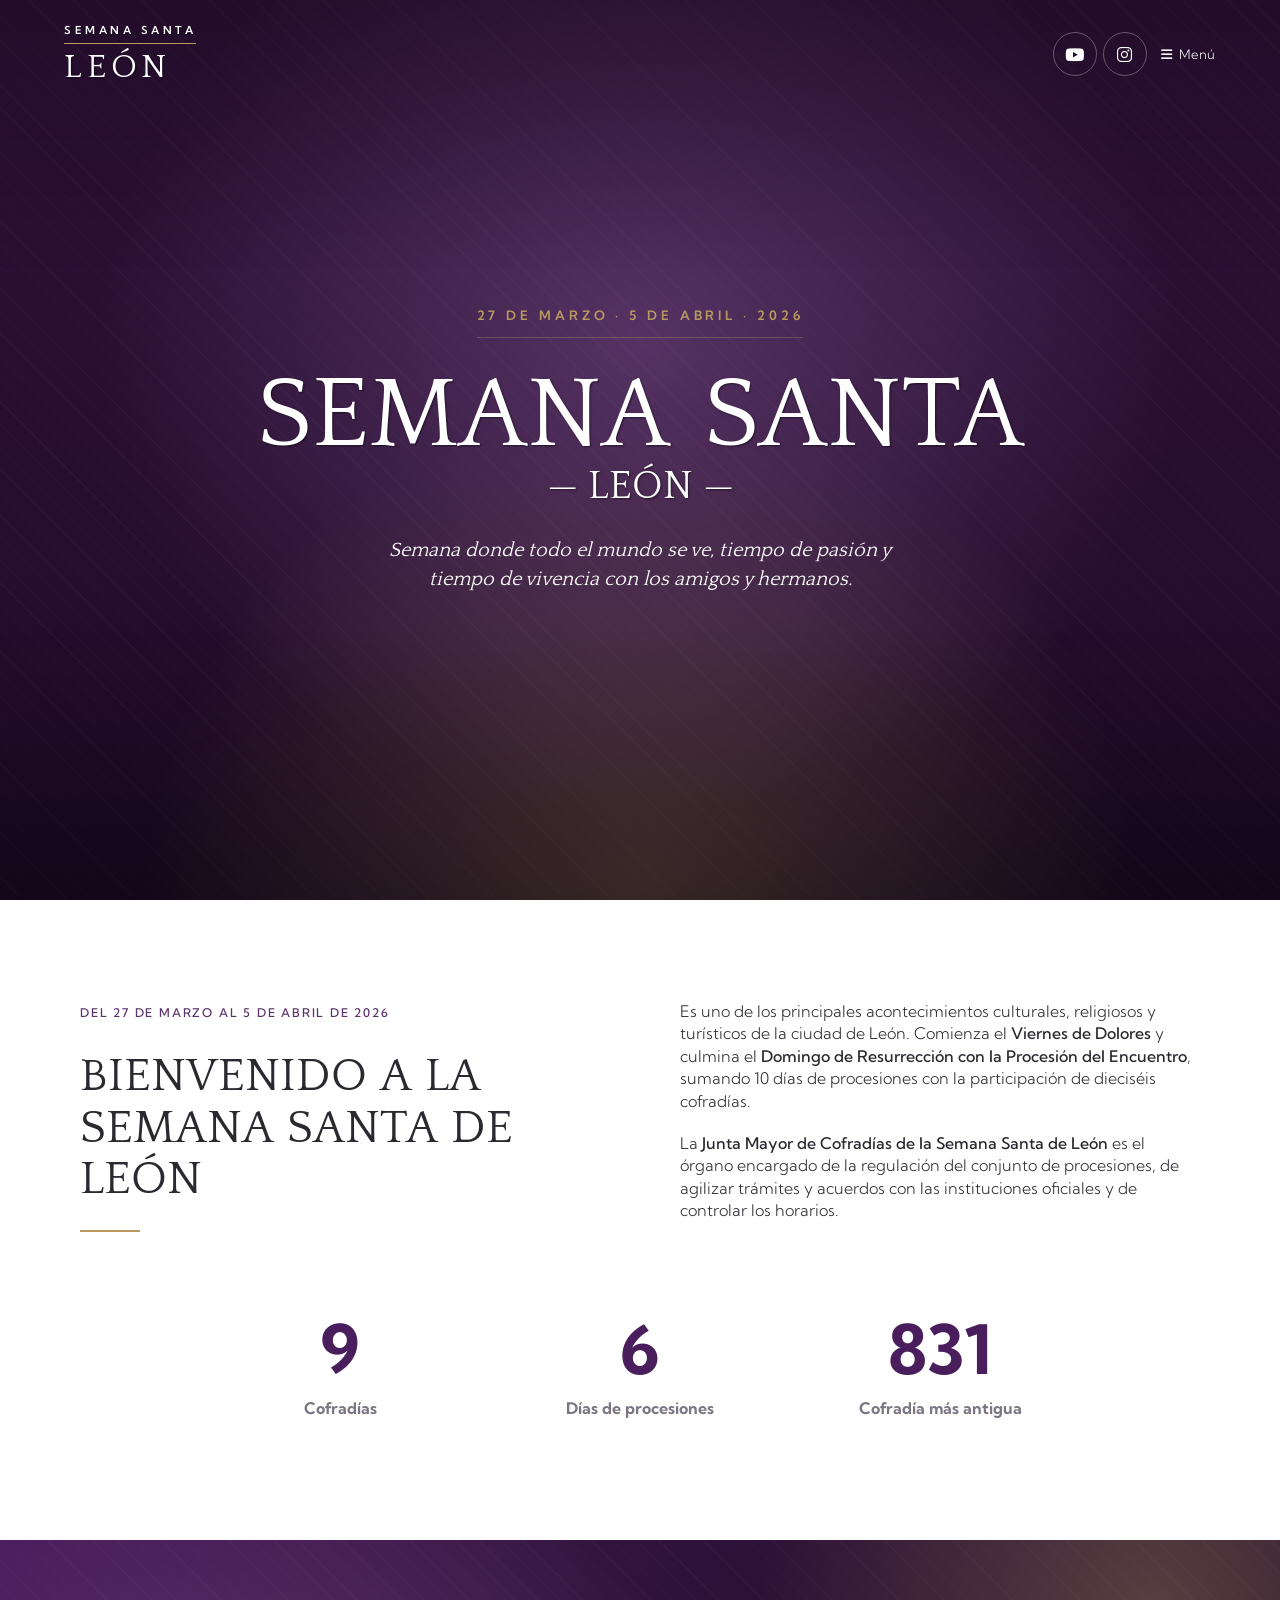
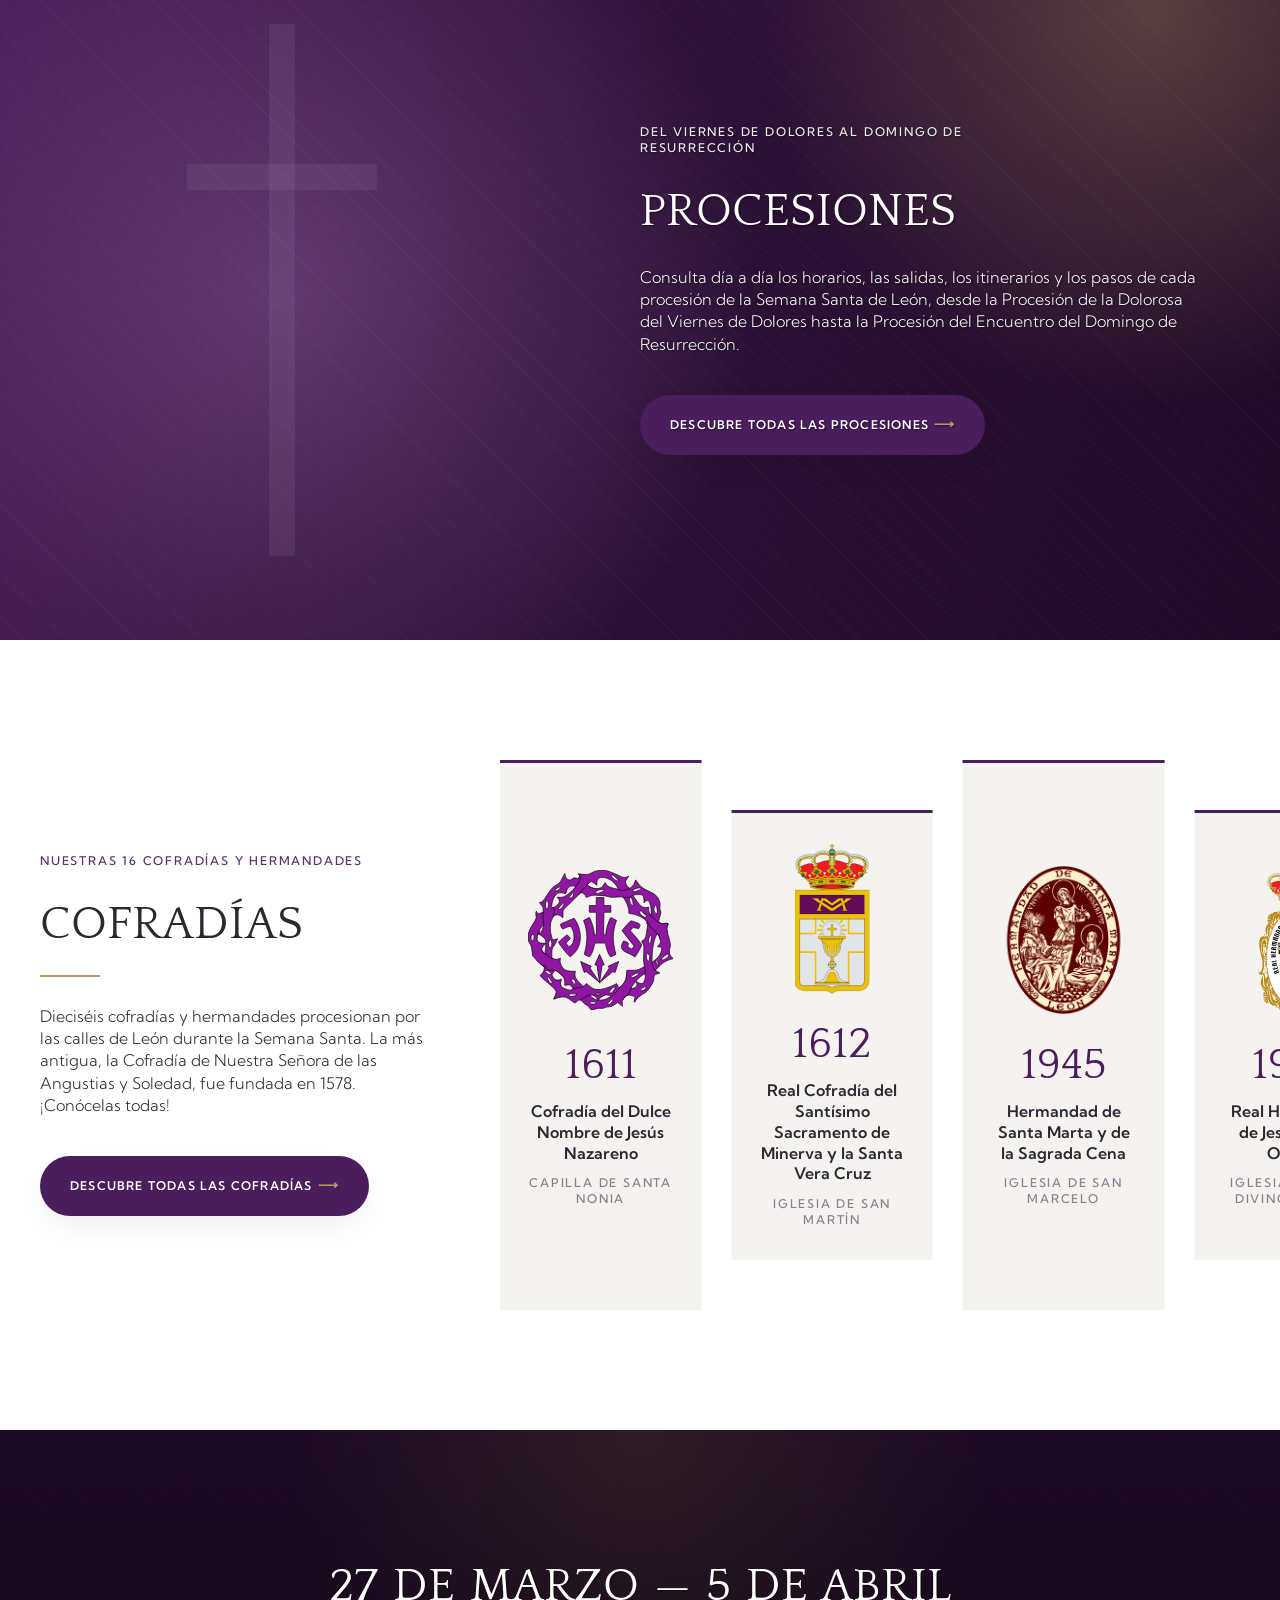
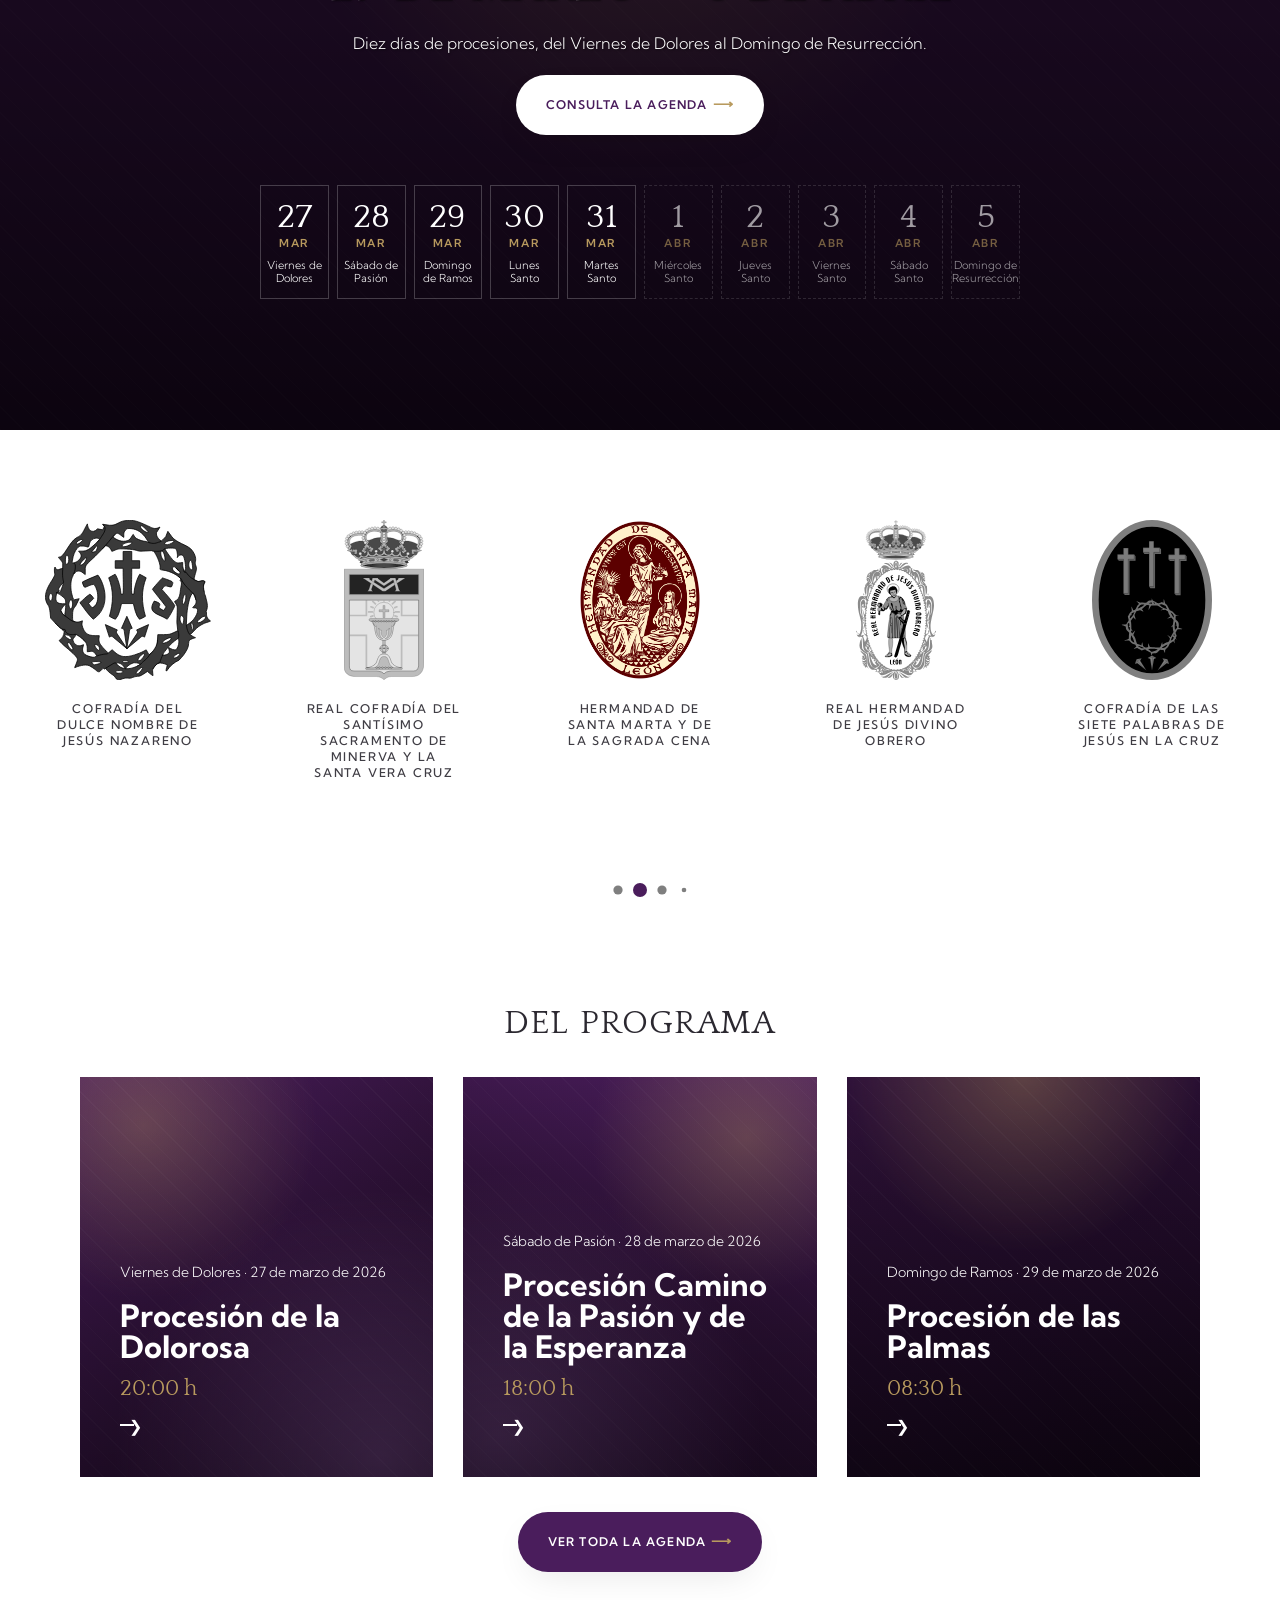
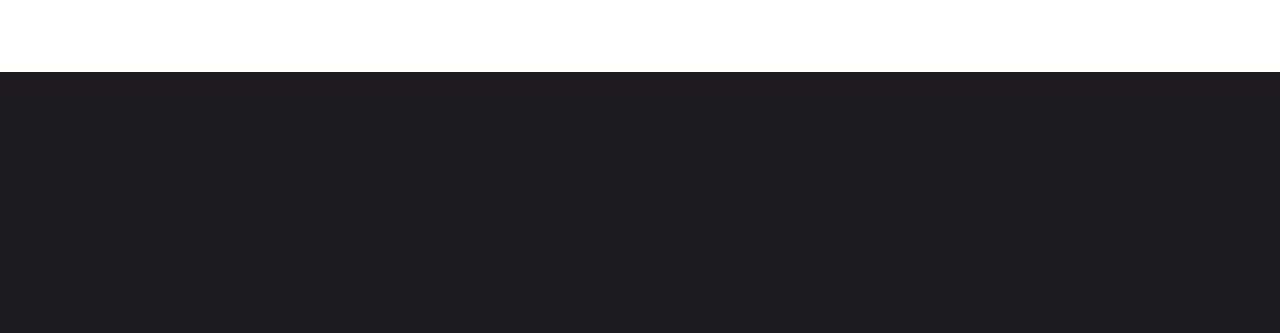
==== index.html @ ed929864 "Add files via upload" ====
<!DOCTYPE html>
<html lang="es">
<head>
	<meta charset="UTF-8">
	<meta name="viewport" content="width=device-width, initial-scale=1">
	<title>Semana Santa León</title>
	<meta name="description" content="Semana Santa de León, del 27 de marzo al 5 de abril de 2026. Dieciséis cofradías y diez días de procesiones, del Viernes de Dolores al Domingo de Resurrección.">
	<meta name="theme-color" content="#4a1d5c">

	<link rel="preconnect" href="https://fonts.googleapis.com">
	<link rel="preconnect" href="https://fonts.gstatic.com" crossorigin>
	<link href="https://fonts.googleapis.com/css2?family=Kumbh+Sans:wght@100..900&family=Quattrocento:wght@400;700&display=swap" rel="stylesheet">
	<link rel="stylesheet" href="https://cdnjs.cloudflare.com/ajax/libs/font-awesome/6.7.2/css/all.min.css">
	<link rel="stylesheet" href="https://cdn.jsdelivr.net/npm/swiper@11/swiper-bundle.min.css">
	<link rel="stylesheet" href="styles.css">
</head>

<body class="home">
<div id="outer-wrap">

	<a class="skip-link screen-reader-text" href="#main">Ir al contenido</a>

	<div id="wrap">

		<!-- ============================ HEADER ============================ -->
		<div id="transparent-header-wrap">
			<header id="site-header" role="banner">
				<div id="site-header-inner" class="container">

					<div id="site-logo">
						<div id="site-logo-inner">
							<a href="index.html" class="custom-logo-link text-logo" rel="home" aria-current="page">
								<span class="text-logo-top">Semana Santa</span>
								<span class="text-logo-main">León</span>
							</a>
						</div>
					</div>

					<div id="site-navigation-wrap">
						<nav id="site-navigation" aria-label="Menú principal">
							<ul class="main-menu">
								<li class="current-menu-item"><a href="index.html"><span>Inicio</span></a></li>
								<li><a href="cofradias.html"><span>Cofradías</span></a></li>
								<li><a href="procesiones.html"><span>Procesiones</span></a></li>
								<li><a href="actividades.html"><span>Agenda</span></a></li>
							</ul>
						</nav>
					</div>

					<div class="header-actions">
						<ul class="header-social">
							<li><a class="social-link" href="#" data-social="youtube" aria-label="YouTube de Semana Santa León" target="_blank" rel="noopener noreferrer"><i class="fab fa-youtube" aria-hidden="true"></i></a></li>
							<li><a class="social-link" href="#" data-social="instagram" aria-label="Instagram de Semana Santa León" target="_blank" rel="noopener noreferrer"><i class="fab fa-instagram" aria-hidden="true"></i></a></li>
						</ul>

						<div class="oceanwp-mobile-menu-icon">
							<a href="#mobile-menu-toggle" class="mobile-menu" aria-label="Menú móvil" aria-expanded="false" aria-controls="mobile-dropdown">
								<i class="fa fa-bars" aria-hidden="true"></i>
								<span class="oceanwp-text">Menú</span>
								<span class="oceanwp-close-text">Cerrar</span>
							</a>
						</div>
					</div>

				</div>

				<!-- Dropdown móvil: se rellena desde main.js clonando el menú desktop -->
				<div id="mobile-dropdown">
					<nav aria-label="Menú móvil"></nav>
				</div>
			</header>
		</div>

		<!-- ============================ MAIN ============================ -->
		<main id="main" class="site-main" role="main">

			<!-- Hero -->
			<header class="video-page-header hero-leon">
				<div class="container video-page-header-inner">
					<p class="hero-dates">27 de marzo &middot; 5 de abril &middot; 2026</p>
					<h1 class="page-header-title">Semana Santa <span>León</span></h1>
					<div class="page-subheading">
						<p>Semana donde todo el mundo se ve, tiempo de pasión y tiempo de vivencia con los amigos y hermanos.</p>
					</div>
				</div>
			</header>

			<div id="content-wrap">
				<div id="content" class="site-content">

					<!-- Intro -->
					<section id="home-intro" class="home-intro">
						<div class="wrap home-intro-wrap">
							<div class="intro-left">
								<p class="pre">Del 27 de marzo al 5 de abril de 2026</p>
								<h2 class="intro-title wow fadeInUp">Bienvenido a la Semana Santa de León</h2>
							</div>
							<div class="intro-right">
								<p>Es uno de los principales acontecimientos culturales, religiosos y turísticos de la ciudad de León. Comienza el <strong>Viernes de Dolores</strong> y culmina el <strong>Domingo de Resurrección con la Procesión del Encuentro</strong>, sumando 10 días de procesiones con la participación de dieciséis cofradías.</p>
								<p>La <strong>Junta Mayor de Cofradías de la Semana Santa de León</strong> es el órgano encargado de la regulación del conjunto de procesiones, de agilizar trámites y acuerdos con las instituciones oficiales y de controlar los horarios.</p>
							</div>
						</div>

						<ul id="intro-data" class="intro-data">
							<li>
								<span class="number"><b>16</b></span>
								<p>Cofradías</p>
							</li>
							<li>
								<span class="number"><b>10</b></span>
								<p>Días de procesiones</p>
							</li>
							<li>
								<span class="number"><b>1578</b></span>
								<p>Cofradía más antigua</p>
							</li>
						</ul>
					</section>

					<!-- Procesiones -->
					<section class="home-processions">
						<div class="wrap">
							<div class="home-processions-content">
								<p class="pre">Del Viernes de Dolores al Domingo de Resurrección</p>
								<h2 class="title wow fadeInUp">Procesiones</h2>
								<p>Consulta día a día los horarios, las salidas, los itinerarios y los pasos de cada procesión de la Semana Santa de León, desde la Procesión de la Dolorosa del Viernes de Dolores hasta la Procesión del Encuentro del Domingo de Resurrección.</p>
								<a href="procesiones.html" class="button wow fadeInUp" data-wow-delay="1s">Descubre todas las Procesiones</a>
							</div>
						</div>
						<div class="images" aria-hidden="true"></div>
					</section>

					<!-- Cofradías -->
					<section class="home-brotherhoods">
						<div class="wrap">
							<div class="content-wrap">
								<div class="titles">
									<p class="pre">Nuestras 16 cofradías y hermandades</p>
									<h2 class="title wow fadeInUp">Cofradías</h2>
								</div>
								<div class="contents">
									<p>Dieciséis cofradías y hermandades procesionan por las calles de León durante la Semana Santa. La más antigua, la Cofradía de Nuestra Señora de las Angustias y Soledad, fue fundada en 1578. ¡Conócelas todas!</p>
									<a href="cofradias.html" class="button wow fadeInUp" data-wow-delay="1s">Descubre todas las cofradías</a>
								</div>
							</div>

							<div class="pictures-wrap">
								<div class="swiper mySwiper2">
									<!-- Tarjetas generadas desde data.js (SSL_DATA.cofradias) -->
									<div class="swiper-wrapper" data-render="home-cofradias"></div>
								</div>
							</div>
						</div>
					</section>

					<!-- Banner con las fechas -->
					<aside class="ss-countdown banner banner-dates">
						<div class="wrap">
							<h3 class="heading wow fadeInUp">27 de marzo &mdash; 5 de abril</h3>
							<div class="texts wow fadeIn" data-wow-delay="1s">
								Diez días de procesiones, del Viernes de Dolores al Domingo de Resurrección.
								<a href="actividades.html" class="button wow fadeInUp" data-wow-delay="1s">Consulta la agenda</a>
							</div>
							<!-- Días generados desde data.js (SSL_DATA.dias) -->
							<ol class="days-strip" data-render="home-dias"></ol>
						</div>
					</aside>

					<!-- Escudos de las cofradías -->
					<section class="pennants">
						<div class="wrap">
							<div class="swiper mySwiper">
								<!-- Escudos generados desde data.js (SSL_DATA.cofradias) -->
								<div class="swiper-wrapper" data-render="home-escudos"></div>
								<div class="swiper-pagination"></div>
							</div>
						</div>
					</section>

					<!-- Programa destacado -->
					<section class="home-news">
						<div class="wrap home-news-heading-wrap">
							<h2 class="heading home-news-heading wow fadeInUp">Del programa</h2>
						</div>

						<!-- Actos generados desde data.js (SSL_DATA.dias) -->
						<div class="wrap home-news-wrap custom-blog-grid" data-render="home-programa"></div>

						<div class="wrap blog-link-wrap">
							<a class="button blog-link" href="actividades.html">Ver toda la agenda</a>
						</div>
					</section>

				</div>
			</div>
		</main>

		<!-- ============================ FOOTER ============================ -->
		<footer id="footer" class="site-footer" role="contentinfo">
			<div id="footer-widgets">
				<div class="footer-widgets-inner container">

					<div class="footer-box">
						<div class="footer-widget textwidget">
							<p class="footer-text-logo"><span>Semana Santa</span> León</p>
							<p>Junta Mayor de Cofradías de la Semana Santa de León.</p>
						</div>
					</div>

					<div class="footer-box">
						<div class="footer-widget">
							<ul class="menu">
								<li class="menu-item"><a href="index.html">Inicio</a></li>
								<li class="menu-item"><a href="cofradias.html">Cofradías</a></li>
								<li class="menu-item"><a href="procesiones.html">Procesiones</a></li>
								<li class="menu-item"><a href="actividades.html">Agenda</a></li>
							</ul>
						</div>
					</div>

					<div class="footer-box">
						<div class="footer-widget">
							<ul class="oceanwp-social-icons">
								<li><a href="#" data-social="youtube" aria-label="YouTube" target="_blank" rel="noopener noreferrer"><i class="fab fa-youtube" aria-hidden="true"></i></a></li>
								<li><a href="#" data-social="instagram" aria-label="Instagram" target="_blank" rel="noopener noreferrer"><i class="fab fa-instagram" aria-hidden="true"></i></a></li>
							</ul>
						</div>
						<div class="footer-widget textwidget">
							<p>Del 27 de marzo al 5 de abril de 2026</p>
						</div>
					</div>

				</div>
			</div>

			<div id="footer-bottom">
				<div id="footer-bottom-inner" class="container">
					<div id="copyright">
						© <span id="year">2026</span> · Semana Santa León
					</div>
				</div>
			</div>
		</footer>

	</div>
</div>

<a href="#" id="scroll-top" aria-label="Hacer scroll a la parte superior de la página"><i class="fa fa-angle-up" aria-hidden="true"></i></a>

<script src="data.js"></script>
<script src="https://cdn.jsdelivr.net/npm/swiper@11/swiper-bundle.min.js"></script>
<script src="main.js"></script>
</body>
</html>
---- styles.css ----
/* ==========================================================================
   Semana Santa León
   Identidad: morado (principal) + blanco, gris piedra, gris oscuro,
   negro suave y un dorado muy sutil para detalles.
   El tono morado se cambia solo en --purple* (pendiente de la imagen de referencia).
   ========================================================================== */

:root {
	/* Morado */
	--purple: #4a1d5c;
	--purple-dark: #2f1239;
	--purple-deep: #1f0b27;
	--purple-soft: #7a4f8c;
	--purple-tint: #f4eff6;
	/* Neutros */
	--stone: #f5f3f0;
	--stone-dark: #e4dfd8;
	--dark: #1d1a21;
	--grey-dark: #45414b;
	--text: #2b2830;
	--muted: #7b7682;
	--body-bg: #1d1a21;
	/* Dorado sutil */
	--gold: #b89a5e;
	--gold-soft: rgb(184 154 94 / 35%);

	--accent: var(--purple);
	--accent-hover: var(--purple-dark);

	--font-sans: "Kumbh Sans", sans-serif;
	--font-serif: "Quattrocento", serif;

	/* Fondo morado con textura (sustituye a las fotografías) */
	--pattern-lines: repeating-linear-gradient(45deg, rgb(255 255 255 / 2.5%) 0 1px, transparent 1px 16px);
}

/* ---------- Reset base (OceanWP) ---------- */

*, *::before, *::after { box-sizing: border-box; }

html {
	overflow-y: scroll;
	overflow-x: hidden;
	-webkit-text-size-adjust: 100%;
}

body {
	margin: 0;
	color: var(--text);
	background-color: var(--body-bg);
	overflow-wrap: break-word;
}

body, p, li, input, textarea, td, th {
	font-family: var(--font-sans);
	font-optical-sizing: auto;
	font-style: normal;
	font-weight: 300;
	font-size: 16px;
	line-height: 1.4;
}

p { margin: 0 0 20px; }
p:last-child { margin: 0; }

a {
	color: var(--text);
	text-decoration: none;
	-webkit-transition: all .3s ease;
	transition: all .3s ease;
}
a:hover { color: var(--accent); }
a:focus { outline: none; }

img {
	max-width: 100%;
	height: auto;
	border: 0;
	vertical-align: middle;
}

b, strong { font-weight: 500; }

ul, ol { margin: 15px 0 15px 20px; }

h1, h2, h3, h4, h5, h6 {
	font-family: var(--font-serif);
	font-style: normal;
	font-weight: 400;
	line-height: 1.1;
	color: var(--text);
	margin: 0 0 28px;
	word-spacing: 4px;
	text-transform: uppercase;
}
h2 { font-size: 47px; }
h3 { font-size: 40px; }

.screen-reader-text {
	position: absolute;
	width: 1px; height: 1px;
	margin: -1px; padding: 0;
	overflow: hidden;
	clip-path: inset(50%);
	border: 0;
}
.skip-link:focus {
	clip-path: none;
	width: auto; height: auto;
	z-index: 100000;
	top: 5px; left: 5px;
	padding: 15px 23px;
	background: #ddd;
	color: #444;
}

/* ---------- Contenedores ---------- */

.container {
	width: 1200px;
	max-width: 90%;
	margin: 0 auto;
}

.wrap {
	max-width: 1200px;
	margin: auto;
}

@media (max-width: 1310px) { .wrap { padding: 0 40px; } }
@media (max-width: 768px)  { .wrap { padding: 0 30px; } }
@media (max-width: 525px)  { .wrap { padding: 0 20px; } }

.pre {
	font-size: 12px;
	line-height: 16px;
	font-weight: 500;
	text-transform: uppercase;
	letter-spacing: 1.8px;
	opacity: .9;
}

.pre + .title { margin-top: 30px; }

/* ---------- Botones ---------- */

.button {
	display: inline-block;
	background-color: var(--accent);
	color: #fff;
	font-family: var(--font-sans);
	font-size: 12px;
	font-weight: 600;
	line-height: 1;
	text-transform: uppercase;
	letter-spacing: .1em;
	text-align: center;
	cursor: pointer;
	border: 0;
	border-radius: 50px;
	padding: 24px 30px;
	box-shadow: 0 12px 35px -10px rgb(0 0 0 / 10%);
	-webkit-transition: all .3s ease;
	transition: all .3s ease;
}

.button:hover,
.button:focus-visible {
	background-color: var(--purple-deep);
	color: #fff;
	box-shadow: 0 20px 38px rgb(0 0 0 / 16%);
}

.button::after {
	content: '\27F6';
	font-size: 14px;
	line-height: 0;
	margin: 0 0 0 5px;
	color: var(--gold);
}

.button:focus-visible,
a:focus-visible,
summary:focus-visible {
	outline: 2px solid var(--gold);
	outline-offset: 3px;
}

/* ---------- Fondo morado con textura ---------- */

.pattern-bg {
	background-color: var(--purple-dark);
	background-image:
		var(--pattern-lines),
		radial-gradient(circle at 18% 12%, var(--gold-soft) 0, transparent 38%),
		radial-gradient(circle at 85% 95%, rgb(122 79 140 / 55%) 0, transparent 55%),
		linear-gradient(135deg, var(--purple) 0%, var(--purple-dark) 55%, var(--purple-deep) 100%);
}

.pattern-bg.pattern-2 {
	background-image:
		var(--pattern-lines),
		radial-gradient(circle at 80% 15%, var(--gold-soft) 0, transparent 35%),
		radial-gradient(circle at 10% 90%, rgb(122 79 140 / 50%) 0, transparent 55%),
		linear-gradient(200deg, var(--purple) 0%, var(--purple-dark) 50%, var(--purple-deep) 100%);
}

.pattern-bg.pattern-3 {
	background-image:
		var(--pattern-lines),
		radial-gradient(circle at 50% 0%, var(--gold-soft) 0, transparent 40%),
		linear-gradient(160deg, var(--purple-dark) 0%, var(--purple-deep) 60%, #120616 100%);
}

/* ==========================================================================
   HEADER
   ========================================================================== */

#transparent-header-wrap { position: relative; }

#site-header {
	position: absolute;
	top: 17px;
	left: 0;
	width: 100%;
	background-color: transparent;
	z-index: 9999;
}

#site-header-inner {
	position: relative;
	width: 100%;
	height: 100%;
	display: flex;
	align-items: center;
	justify-content: space-between;
}

#site-logo #site-logo-inner {
	display: flex;
	align-items: center;
	height: 74px;
}

/* Logo en texto */
.text-logo {
	display: inline-flex;
	flex-direction: column;
	align-items: flex-start;
	color: #fff;
	font-family: var(--font-serif);
	text-transform: uppercase;
	line-height: 1;
	text-shadow: 1px 1px 2px rgb(0 0 0 / 35%);
}

.text-logo:hover,
.text-logo:focus-visible { color: #fff; }

.text-logo-top {
	font-family: var(--font-sans);
	font-size: 11px;
	font-weight: 600;
	letter-spacing: .32em;
	padding-bottom: 7px;
	margin-bottom: 6px;
	border-bottom: 1px solid var(--gold);
}

.text-logo-main {
	font-size: 34px;
	letter-spacing: .14em;
	transition: letter-spacing .3s ease;
}

.text-logo:hover .text-logo-main { letter-spacing: .2em; }

/* Navegación desktop */

#site-navigation-wrap {
	position: relative;
	margin-left: auto;
}

/* Iconos de redes + botón de menú */
.header-actions {
	display: flex;
	align-items: center;
	gap: 14px;
	margin-left: 18px;
}

.header-social {
	display: flex;
	align-items: center;
	gap: 6px;
	margin: 0;
	padding: 0;
	list-style: none;
}

.header-social .social-link {
	display: flex;
	align-items: center;
	justify-content: center;
	width: 44px;
	height: 44px;
	border-radius: 50%;
	border: 1px solid rgb(255 255 255 / 30%);
	color: #fff;
	font-size: 17px;
	line-height: 1;
}

.header-social .social-link:hover,
.header-social .social-link:focus-visible {
	color: #fff;
	background-color: var(--purple);
	border-color: var(--gold);
}

.main-menu,
.main-menu * {
	margin: 0;
	padding: 0;
	list-style: none;
}

.main-menu { display: flex; }

.main-menu > li { position: relative; }

.menu-item {
	font-family: var(--font-sans);
	font-weight: 700;
}

.main-menu > li > a {
	display: block;
	color: #fff;
	font-size: 17.1px;
	font-weight: 700;
	line-height: 74px;
	letter-spacing: .3px;
	padding: 0 15px;
	white-space: nowrap;
}

.main-menu > li > a:hover { color: #fff; }

.main-menu > li > a > span { position: relative; }

/* effect-two: subrayado que sube desde abajo */
.main-menu > li > a > span::after {
	content: "";
	position: absolute;
	bottom: -2px;
	left: 0;
	width: 100%;
	height: 1px;
	background-color: #fff;
	opacity: 0;
	transform: translateY(10px);
	transition: all .3s ease;
}

.main-menu > li:not(.has-children) > a:hover > span::after,
.main-menu > li.current-menu-item:not(.has-children) > a > span::after {
	opacity: 1;
	transform: translateY(0);
}

.main-menu .nav-arrow {
	font-size: 10px;
	padding-left: 6px;
	line-height: 1;
}

.nav-no-click > a { cursor: default; }

/* Submenús */

.main-menu .sub-menu {
	position: absolute;
	top: 100%;
	left: 0;
	min-width: 180px;
	background-color: #fff;
	line-height: 1;
	text-align: left;
	z-index: 999;
	box-shadow: 0 2px 6px rgba(0,0,0,.1);
	visibility: hidden;
	opacity: 0;
	transform: translateY(10px);
	transition: opacity .25s ease, transform .25s ease, visibility .25s;
}

.main-menu > li:hover > .sub-menu,
.main-menu > li:focus-within > .sub-menu {
	visibility: visible;
	opacity: 1;
	transform: translateY(0);
}

.main-menu .sub-menu li {
	display: block;
	border-bottom: 1px solid #f1f1f1;
}
.main-menu .sub-menu li:last-child { border-bottom: 0; }

.main-menu .sub-menu a {
	display: block;
	font-size: 12px;
	font-weight: 600;
	line-height: 1.2;
	letter-spacing: .6px;
	padding: 12px 15px;
	color: #000;
	white-space: nowrap;
}

.main-menu .sub-menu a:hover {
	background-color: var(--purple-tint);
	color: var(--accent);
}

.main-menu .sub-menu li.current-menu-item > a { color: var(--accent); }

/* Botón menú móvil */

.oceanwp-mobile-menu-icon { display: none; }

.oceanwp-mobile-menu-icon a {
	display: flex;
	align-items: center;
	min-height: 44px;
	font-size: 13px;
	letter-spacing: .6px;
	color: #fff;
	cursor: pointer;
}
.oceanwp-mobile-menu-icon a:hover { color: #fff; }
.oceanwp-mobile-menu-icon .oceanwp-text,
.oceanwp-mobile-menu-icon .oceanwp-close-text { padding-left: 6px; }
.oceanwp-mobile-menu-icon .oceanwp-close-text,
.oceanwp-mobile-menu-icon a.opened .oceanwp-text { display: none; }
.oceanwp-mobile-menu-icon a.opened .oceanwp-close-text { display: inline-block; }

/* Dropdown móvil */

#mobile-dropdown {
	display: none;
	position: absolute;
	top: 100%;
	left: 0;
	width: 100%;
	margin-top: 10px;
	background-color: #fff;
	max-height: 400px;
	overflow-y: auto;
	box-shadow: 0 2px 6px rgba(0,0,0,.1);
}

#mobile-dropdown.open { display: block; }

#mobile-dropdown ul { margin: 0; padding: 0; list-style: none; }
#mobile-dropdown ul li { border-bottom: 1px solid rgba(0,0,0,.035); }

#mobile-dropdown ul li a {
	display: block;
	position: relative;
	padding: 11px 40px;
	text-align: left;
	font-size: 13px;
	font-weight: 500;
	line-height: 1.8;
	color: var(--text);
}
#mobile-dropdown ul li a:hover { color: var(--accent); background-color: var(--purple-tint); }
#mobile-dropdown .current-menu-item > a {
	color: var(--accent);
	font-weight: 700;
	box-shadow: inset 3px 0 0 var(--accent);
}

#mobile-dropdown .dropdown-toggle {
	position: absolute;
	right: 0;
	top: 0;
	height: 100%;
	width: 60px;
	padding-right: 40px;
	cursor: pointer;
	color: #555;
}
#mobile-dropdown .dropdown-toggle::before {
	content: "+";
	font-size: 20px;
	position: absolute;
	top: 50%;
	left: 50%;
	line-height: 30px;
	margin-top: -15px;
	margin-left: -15px;
}
#mobile-dropdown li.active > a > .dropdown-toggle::before { content: "-"; }

#mobile-dropdown ul li ul {
	display: none;
	border-top: 1px solid rgba(0,0,0,.035);
	background-color: rgba(0,0,0,.02);
}
#mobile-dropdown ul li.active > ul { display: block; }

@media (max-width: 1780px) {
	.main-menu > li > a { font-size: 14px; padding: 0 10px; }
}

@media (max-width: 1450px) {
	#site-navigation-wrap { display: none; }
	.oceanwp-mobile-menu-icon { display: block; }
	.header-actions { margin-left: auto; }
}

@media (max-width: 525px) {
	#site-header { top: 15px; }
	.text-logo-top { font-size: 9px; letter-spacing: .26em; padding-bottom: 5px; margin-bottom: 5px; }
	.text-logo-main { font-size: 26px; }
	.header-actions { gap: 8px; }
	.header-social { gap: 4px; }
	.header-social .social-link { width: 40px; height: 40px; font-size: 16px; }
}

@media (max-width: 374px) {
	/* En móviles muy estrechos el botón de menú queda solo con el icono */
	.oceanwp-mobile-menu-icon .oceanwp-text,
	.oceanwp-mobile-menu-icon a.opened .oceanwp-close-text { display: none; }
	.oceanwp-mobile-menu-icon a { font-size: 18px; padding: 0 4px; }
}

/* ==========================================================================
   HERO (video header)
   ========================================================================== */

.video-page-header {
	display: flex;
	align-items: center;
	width: 100%;
	min-height: 100vh;
	padding: 0;
	position: relative;
	background-color: #f5f5f5;
	background-repeat: no-repeat;
	background-size: cover;
	background-position: center;
	overflow: hidden;
}

.video-page-header::before {
	content: '';
	position: absolute;
	inset: 0;
	background: linear-gradient(to right, rgb(0 0 0 / 50%) 22%, rgb(0 0 0 / 50%) 100%);
	z-index: 2;
}

@keyframes reveal {
	0%   { opacity: 0; }
	100% { opacity: 1; }
}

/* Hero de León: morado con textura, sin vídeo ni fotografía */
.hero-leon {
	background-color: var(--purple-deep);
	background-image:
		var(--pattern-lines),
		radial-gradient(ellipse at 50% 38%, rgb(122 79 140 / 55%) 0, transparent 60%),
		radial-gradient(circle at 50% 100%, var(--gold-soft) 0, transparent 45%),
		linear-gradient(180deg, var(--purple-dark) 0%, var(--purple-deep) 100%);
}

.hero-leon::before {
	background: linear-gradient(to bottom, rgb(0 0 0 / 25%) 0%, transparent 30%, transparent 70%, rgb(0 0 0 / 35%) 100%);
}

.hero-dates {
	position: relative;
	z-index: 3;
	margin: 0 0 28px;
	padding: 0 0 12px;
	color: var(--gold);
	font-size: 13px;
	font-weight: 600;
	letter-spacing: .3em;
	text-transform: uppercase;
	text-align: center;
	border-bottom: 1px solid var(--gold-soft);
}

.home .page-subheading { max-width: 560px; }

.home .page-subheading p {
	font-family: var(--font-serif);
	font-style: italic;
	font-size: 20px;
	line-height: 1.45;
}

.video-page-header-inner {
	display: flex;
	align-items: center;
	justify-content: center;
	flex-direction: column;
	position: relative;
	z-index: 3;
}

.home-video,
#home-video {
	position: absolute;
	inset: 0;
	width: 100%;
	height: 100%;
	margin: auto;
	z-index: 0;
	object-fit: cover;
}

.home-video {
	transition: all .3s ease-in-out;
	animation: reveal 1s;
}

.page-header-title {
	position: relative;
	z-index: 3;
	margin: 0 auto;
	max-width: 780px;
	color: #fff;
	text-align: center;
	text-shadow: 1px 1px 2px rgb(0 0 0 / 50%);
	font-size: 64px;
	font-weight: 400;
	line-height: 1;
}

.home .page-header-title {
	font-size: 100px;
	max-width: 900px;
	word-spacing: 14px;
}

.home .page-header-title span {
	display: block;
	font-size: 40%;
	word-spacing: 7px;
}

.home .page-header-title span::before,
.home .page-header-title span::after {
	content: '\2014';
	padding: 0 10px;
}

.page-subheading {
	position: relative;
	z-index: 3;
	max-width: 340px;
	margin: auto;
	padding: 30px 0 0 0;
	color: #fff;
	text-align: center;
	font-family: var(--font-sans);
	font-weight: 500;
}

.page-subheading p {
	font-family: inherit;
	font-weight: inherit;
	font-size: 17px;
	color: inherit;
}

/* Animación de entrada del título/subtítulo */
.page-header-title,
.page-subheading {
	transition: all 1s ease-in-out;
	opacity: 0;
	transform: translateY(30px);
	filter: blur(10px);
}

.page-header-title.appears,
.page-subheading.appears {
	will-change: opacity, transform;
	opacity: 1;
	transform: translateY(0);
	filter: none;
}

@media (max-width: 867px) and (min-width: 650px) {
	.home .page-header-title { line-height: .89; }
	.home .page-header-title span { margin: 21px 0 0 0; }
}

@media (max-width: 650px) {
	.home .page-header-title { font-size: 60px; line-height: .89; }
	.home .page-header-title span { font-size: 37%; margin: 14px 0 0 0; }
}

@media (max-width: 525px) {
	.page-subheading p { font-weight: 400; font-size: 14px; letter-spacing: .5px; }
	.home .page-subheading p { font-size: 17px; letter-spacing: 0; }
	.hero-dates { font-size: 11px; letter-spacing: .2em; }
}

@media (max-width: 374px) {
	.home .page-header-title { font-size: 48px; }
}

/* ==========================================================================
   MAIN
   ========================================================================== */

#main {
	position: relative;
	z-index: 1;
	background-color: #fff;
}

#content-wrap {
	width: 100%;
	max-width: 100%;
	padding-top: 100px;
	padding-bottom: 100px;
}

/* ---------- Intro ---------- */

.home-intro-wrap { display: flex; }

.intro-left,
.intro-right { width: 50%; }

.intro-right { padding: 0 0 0 40px; }

.intro-left .pre {
	max-width: 350px;
	padding: 5px 0 0 0;
}

.intro-left .intro-title {
	max-width: 500px;
	margin: 30px 0 0 0;
}

.intro-data {
	list-style: none;
	margin: 0 auto;
	display: flex;
	align-items: center;
	justify-content: center;
	padding: 70px 0 0 0;
	max-width: 900px;
}

.intro-data li {
	display: flex;
	flex-direction: column;
	align-items: center;
	justify-content: center;
	text-align: center;
	padding: 0 40px;
	width: 100%;
}

.intro-data .number,
.intro-data .number b {
	font-weight: 700;
	font-size: 68px;
	line-height: 1.4;
}

.intro-data li p {
	color: var(--muted);
	font-weight: 700;
}

.intro-data .number { color: var(--purple); }

.intro-left .pre,
.home-brotherhoods .titles .pre { color: var(--purple); }

.intro-left .intro-title::after,
.home-brotherhoods .titles .title::after {
	content: '';
	display: block;
	width: 60px;
	height: 2px;
	margin-top: 24px;
	background: var(--gold);
}

/* ---------- Procesiones ---------- */

.home-processions {
	margin: 120px 0 0 0;
	position: relative;
	min-height: 700px;
}

.home-processions .images {
	position: absolute;
	inset: 0;
	background-color: var(--purple-dark);
	background-image:
		var(--pattern-lines),
		radial-gradient(circle at 22% 50%, rgb(122 79 140 / 60%) 0, transparent 45%),
		radial-gradient(circle at 90% 10%, var(--gold-soft) 0, transparent 30%),
		linear-gradient(110deg, var(--purple) 0%, var(--purple-dark) 45%, var(--purple-deep) 100%);
	overflow: hidden;
}

/* Cruz decorativa (solo ornamento) */
.home-processions .images::before,
.home-processions .images::after {
	content: '';
	position: absolute;
	background: rgb(255 255 255 / 6%);
	z-index: 1;
}

.home-processions .images::before {
	left: 22%;
	top: 12%;
	width: 26px;
	height: 76%;
	transform: translateX(-50%);
}

.home-processions .images::after {
	left: 22%;
	top: 32%;
	width: 190px;
	height: 26px;
	transform: translateX(-50%);
}

.home-processions > .wrap {
	position: absolute;
	z-index: 4;
	inset: 0;
	margin: auto;
	display: flex;
	align-items: center;
	justify-content: center;
}

.home-processions-content {
	max-width: 50%;
	margin: 0 0 0 auto;
	color: #fff;
	text-shadow: 1px 1px 2px rgb(0 0 0 / 50%);
}

.home-processions-content .title { color: #fff; }
.home-processions-content .pre { max-width: 350px; }
.home-processions-content p { color: #fff; }
.home-processions-content .button { margin-top: 20px; }

/* ---------- Cofradías (carrusel de fotos) ---------- */

.home-brotherhoods { margin: 120px 0 0 0; }

.home-brotherhoods > .wrap {
	display: flex;
	align-items: center;
	max-width: 100%;
	margin-left: 5%;
}

.home-brotherhoods .content-wrap {
	width: 100%;
	max-width: 560px;
	flex-shrink: 0;
}

.home-brotherhoods .contents .button { margin-top: 20px; }

.home-brotherhoods .pictures-wrap {
	padding-left: 60px;
	width: calc(100% - 560px);
	min-width: 0;
}

.home-brotherhoods .featured {
	margin: auto;
	display: flex;
	align-items: center;
}

/* Tarjeta de cofradía del carrusel (sustituye a las fotografías) */
.brotherhood-card {
	display: flex;
	flex-direction: column;
	align-items: center;
	justify-content: center;
	width: 100%;
	height: 450px;
	padding: 36px 28px;
	text-align: center;
	color: var(--text);
	background: var(--stone);
	border-top: 3px solid var(--purple);
	transition: background-color .4s ease, color .4s ease;
}

.home-brotherhoods .featured:nth-child(even) .brotherhood-card { height: 550px; }

.brotherhood-card img {
	width: auto;
	height: 150px;
	max-width: 100%;
	object-fit: contain;
	margin-bottom: 28px;
	transition: transform .5s ease;
}

.brotherhood-card-year {
	font-family: var(--font-serif);
	font-size: 44px;
	line-height: 1;
	color: var(--purple);
	transition: color .4s ease;
}

.brotherhood-card-name {
	display: block;
	margin: 14px 0 12px;
	font-size: 16px;
	font-weight: 600;
	line-height: 1.3;
}

.brotherhood-card .pre { color: var(--muted); transition: color .4s ease; }

.brotherhood-card:hover,
.brotherhood-card:focus-visible {
	background: var(--purple);
	color: #fff;
}

.brotherhood-card:hover .brotherhood-card-year,
.brotherhood-card:focus-visible .brotherhood-card-year { color: var(--gold); }

.brotherhood-card:hover .pre,
.brotherhood-card:focus-visible .pre { color: rgb(255 255 255 / 75%); }

.brotherhood-card:hover img { transform: scale(1.06); }

.mySwiper2 .swiper-wrapper { align-items: center; }

/* ---------- Banners ---------- */

.banner {
	position: relative;
	display: flex;
	align-items: center;
	justify-content: center;
	min-height: 600px;
	margin: 0 auto;
	color: #fff;
	text-align: center;
	background-size: cover;
	background-position: center;
	background-repeat: no-repeat;
}

.banner::before {
	content: '';
	position: absolute;
	inset: 0;
	background: linear-gradient(to right, rgb(0 0 0 / 50%) 22%, rgb(0 0 0 / 50%) 100%);
	z-index: 1;
}

.banner > .wrap {
	position: relative;
	z-index: 4;
	display: flex;
	flex-direction: column;
	align-items: center;
	justify-content: center;
	text-align: center;
	padding: 70px;
	min-height: 500px;
	max-width: 800px;
}

.banner .heading {
	max-width: 840px;
	margin: 0 0 20px 0;
	color: inherit;
	text-shadow: 1px 1px 2px rgb(0 0 0 / 50%);
}

.banner .texts {
	color: inherit;
	max-width: 730px;
	margin-left: auto;
	margin-right: auto;
	text-shadow: 1px 1px 2px rgb(0 0 0 / 50%);
}

.banner .texts p { color: inherit; }

.banner .button {
	margin-top: 20px;
	text-shadow: none;
}

.banner .button:hover { background: var(--purple-deep); }

/* Banner de fechas */

.banner-dates {
	background-color: var(--purple-deep);
	background-image:
		var(--pattern-lines),
		radial-gradient(circle at 50% 0%, var(--gold-soft) 0, transparent 40%),
		linear-gradient(180deg, var(--purple) 0%, var(--purple-deep) 100%);
}

.banner-dates::before { background: none; }

.banner-dates > .wrap { max-width: 1100px; }

.banner-dates .button {
	display: table;
	margin: 26px auto 0;
	background: #fff;
	color: var(--purple);
}

.banner-dates .button:hover,
.banner-dates .button:focus-visible { background: var(--gold); color: var(--purple-deep); }

/* Tira de días (home y agenda) */
.days-strip {
	display: grid;
	grid-template-columns: repeat(10, minmax(0, 1fr));
	gap: 8px;
	width: 100%;
	margin: 50px 0 0;
	padding: 0;
	list-style: none;
}

.days-strip .day a {
	display: flex;
	flex-direction: column;
	align-items: center;
	height: 100%;
	padding: 14px 4px 12px;
	color: #fff;
	border: 1px solid rgb(255 255 255 / 22%);
	text-align: center;
}

.days-strip .day-num {
	font-family: var(--font-serif);
	font-size: 34px;
	line-height: 1;
}

.days-strip .day-month {
	margin-top: 2px;
	font-size: 11px;
	font-weight: 600;
	letter-spacing: .15em;
	text-transform: uppercase;
	color: var(--gold);
}

.days-strip .day-name {
	margin-top: 8px;
	font-size: 11px;
	line-height: 1.2;
}

.days-strip .day a:hover,
.days-strip .day a:focus-visible {
	background: rgb(255 255 255 / 10%);
	border-color: var(--gold);
	color: #fff;
}

.days-strip .is-pending a { opacity: .6; border-style: dashed; }

/* Countdown */

.ss-countdown { margin-top: 120px; }

.ss-countdown::before {
	background: linear-gradient(to right, rgb(0 0 0 / 60%) 22%, rgb(0 0 0 / 60%) 100%);
}

.ss-countdown > .wrap { max-width: 900px; }

.ss-countdown .heading { font-size: 47px; margin: 0; }

.ss-countdown .texts {
	margin-top: 20px;
	max-width: 600px;
}

.ss-countdown .texts .button { display: table; margin: 20px auto 0; }

/* ---------- Estandartes (pennants) ---------- */

.pennants {
	padding: 90px 0 80px 0;
	min-height: 400px;
	display: flex;
	flex-direction: column;
	align-items: center;
	justify-content: center;
}

.pennants > .wrap {
	width: 100%;
	max-width: 1300px;
}

.pennants .swiper { padding-bottom: 60px; }

.pennants .logo a { display: block; color: var(--text); }

.pennants .logo img {
	display: block;
	margin: auto;
	width: auto;
	height: 160px;
	max-width: 100%;
	object-fit: contain;
	transition: all .8s ease-in-out;
	filter: grayscale(100%);
}

.pennants .logo img:hover,
.pennants .logo.swiper-slide-active + .logo + .logo img { filter: none; }

.pennants .logo .pre {
	text-align: center;
	padding: 21px 20px 0 20px;
	max-width: 200px;
	margin-left: auto;
	margin-right: auto;
}

.swiper-pagination-bullet {
	width: 14px !important;
	height: 14px !important;
	opacity: .5 !important;
}

.swiper-pagination-bullet-active {
	background: var(--purple) !important;
	opacity: 1 !important;
}

/* ---------- Programa destacado (tarjetas de la home) ---------- */

.pennants + .home-news { margin-top: 20px; }

.post-info .post-hour {
	margin-top: 12px;
	font-family: var(--font-serif);
	font-size: 22px;
	color: var(--gold) !important;
}

.post-wrapper .post-image.pattern-bg::after {
	background: linear-gradient(to bottom, transparent 0%, rgb(0 0 0 / 45%) 100%);
}

.post-wrapper .post-image.pattern-bg { transition: transform .4s ease-in-out; }
.post-wrapper-link:hover .post-image.pattern-bg { transform: scale(1.03); }

.home-news-heading {
	letter-spacing: .7px;
	margin: 0 0 35px 0;
	font-size: 34px;
	font-weight: 400;
	text-align: center;
}

.custom-blog-grid {
	display: grid;
	grid-template-columns: repeat(3, 1fr);
	grid-gap: 30px;
}

.post-wrapper { position: relative; }

.post-wrapper-link {
	position: relative;
	display: flex;
	flex-direction: column;
	align-items: center;
	justify-content: center;
	height: 400px;
}

.post-wrapper .post-info,
.post-wrapper .post-image {
	position: absolute;
	inset: 0;
	overflow: hidden;
	z-index: 1;
}

.post-image img {
	width: 100%;
	height: 100%;
	object-fit: cover;
	transition: all .4s ease-in-out;
}

.post-wrapper-link:hover .post-image img { transform: scale(1.09); }

.post-wrapper .post-image::after {
	content: '';
	position: absolute;
	inset: 0;
	z-index: 2;
	opacity: .85;
	background: linear-gradient(to bottom, rgb(0 0 0 / 30%) 0%, rgb(0 0 0 / 88%) 100%);
	transition: all .4s ease-in-out;
}

.post-wrapper:hover .post-image::after { opacity: 1; }

.post-wrapper .post-info {
	z-index: 3;
	padding: 40px;
	display: flex;
	flex-direction: column;
	justify-content: flex-end;
}

.post-wrapper .post-info * { color: #fff; }

.post-info .post-date { font-size: 14px; }

.post-wrapper .post-title {
	font-family: var(--font-sans);
	font-weight: 700;
	font-size: 31px;
	line-height: 1;
	text-transform: none;
	margin: 17px 0 0 0;
	word-spacing: normal;
}

.hover-arrow {
	display: flex;
	align-items: center;
	margin: 10px 0 0 0;
}

.hover-arrow::before {
	content: '';
	display: flex;
	width: 14px;
	height: 2px;
	background: #fff;
	margin: 0 -5px 0 0;
	position: relative;
	top: -.8px;
	transition: all .4s ease-in-out;
}

.post-wrapper-link:hover .hover-arrow::before { width: 38px; }

.home-news .blog-link-wrap {
	text-align: center;
	padding-top: 35px;
}

/* ==========================================================================
   FOOTER (parallax: queda fijo detrás del contenido)
   ========================================================================== */

.site-footer {
	position: fixed;
	bottom: 0;
	left: 0;
	right: 0;
	z-index: 0;
}

#footer-widgets {
	background-color: var(--purple-deep);
	background-image: var(--pattern-lines), linear-gradient(180deg, var(--purple-dark) 0%, var(--purple-deep) 100%);
	border-top: 1px solid var(--gold-soft);
	padding: 30px 0;
	margin: 0;
}

#footer-widgets .footer-text-logo {
	font-family: var(--font-serif);
	font-size: 30px;
	line-height: 1;
	letter-spacing: .14em;
	text-transform: uppercase;
	margin-bottom: 14px;
}

#footer-widgets .footer-text-logo span {
	display: block;
	width: max-content;
	margin: 0 auto 8px;
	padding-bottom: 6px;
	font-family: var(--font-sans);
	font-size: 10px;
	font-weight: 600;
	letter-spacing: .32em;
	border-bottom: 1px solid var(--gold);
}

.footer-widgets-inner {
	display: flex;
	align-items: center;
	padding: 30px 0;
}

#footer-widgets .footer-box {
	width: 33.333%;
	padding: 0 15px;
}

#footer-widgets .footer-widget { margin-bottom: 20px; }
#footer-widgets .footer-widget:last-child { margin-bottom: 0; }

#footer-widgets a { color: #d8c8df; }
#footer-widgets a:hover { color: var(--gold); }
#footer-widgets .current-menu-item > a { color: var(--gold); }

#footer-widgets .textwidget p {
	display: block;
	font-size: 14px;
	line-height: 1.4;
	text-align: center;
	max-width: 280px;
	margin: auto;
	color: #fff;
}

#footer-widgets .textwidget p + p { margin-top: 10px; }

#footer-widgets .menu {
	margin: 0;
	padding: 0;
	list-style: none;
}

#footer-widgets .menu-item {
	font-weight: 500;
	text-align: center;
	padding: 0;
}

#footer-widgets .menu-item a {
	font-size: 12px;
	line-height: 1.4;
	letter-spacing: 1.1px;
	font-weight: 600;
}

.oceanwp-social-icons {
	list-style: none;
	margin: 0;
	padding: 0;
	text-align: center;
}

.oceanwp-social-icons li {
	display: inline-block;
	margin: 0 6px;
}

#footer-widgets .oceanwp-social-icons a {
	display: inline-flex;
	align-items: center;
	justify-content: center;
	width: 44px;
	height: 44px;
	color: #fff;
	font-size: 21px;
}

#footer-widgets .oceanwp-social-icons a:hover { color: var(--gold); }

#footer-bottom {
	background-color: #fff;
	padding: 15px 0;
	font-size: 12px;
	line-height: 1;
	color: var(--dark);
}

#footer-bottom-inner {
	display: flex;
	align-items: center;
	justify-content: center;
}

#copyright {
	width: 100%;
	text-align: center;
	font-weight: 600;
}

#footer-bottom a { color: var(--dark); }
#footer-bottom a:hover { color: var(--accent); }

/* ---------- Scroll top ---------- */

#scroll-top {
	position: fixed;
	right: 20px;
	bottom: 20px;
	width: 40px;
	height: 40px;
	line-height: 40px;
	background-color: rgba(0,0,0,.4);
	color: #fff;
	font-size: 18px;
	text-align: center;
	border-radius: 2px;
	z-index: 100;
	opacity: 0;
	visibility: hidden;
	transition: opacity .3s ease, visibility .3s;
}

#scroll-top.show { opacity: 1; visibility: visible; }
#scroll-top:hover { background-color: var(--purple); color: #fff; }

/* ---------- Animaciones tipo WOW / animate.css ---------- */

.wow { visibility: hidden; }

.wow.animated { visibility: visible; animation-duration: 1s; animation-fill-mode: both; }

@keyframes fadeInUp {
	from { opacity: 0; transform: translate3d(0, 100%, 0); }
	to   { opacity: 1; transform: translate3d(0, 0, 0); }
}
@keyframes fadeIn {
	from { opacity: 0; }
	to   { opacity: 1; }
}

@keyframes fadeInDown {
	from { opacity: 0; transform: translate3d(0, -100%, 0); }
	to   { opacity: 1; transform: translate3d(0, 0, 0); }
}

.wow.animated.fadeInUp   { animation-name: fadeInUp; }
.wow.animated.fadeIn     { animation-name: fadeIn; }
.wow.animated.fadeInDown { animation-name: fadeInDown; }

@media (prefers-reduced-motion: reduce) {
	.wow { visibility: visible; }
	.wow.animated { animation: none; }
}

/* ==========================================================================
   RESPONSIVE (breakpoints originales)
   ========================================================================== */

@media (max-width: 1400px) {
	.home-brotherhoods .content-wrap { max-width: 400px; }
	.home-brotherhoods .pictures-wrap { width: calc(100% - 400px); }
}

@media (max-width: 1310px) {
	.home-brotherhoods > .wrap { margin-left: 0; padding-right: 0; }
	.pennants > .wrap { max-width: 100%; padding: 0; }
}

@media (max-width: 1200px) {
	.post-wrapper .post-info { padding: 30px; }
	.custom-blog-grid { grid-gap: 20px; }
}

@media (max-width: 1100px) {
	.home-brotherhoods > .wrap {
		align-items: flex-start;
		flex-direction: column;
	}
	.home-brotherhoods .content-wrap {
		max-width: calc(100% - 40px);
		padding-bottom: 70px;
	}
	.home-brotherhoods .pictures-wrap {
		padding-left: 0;
		width: 100%;
	}
}

@media (max-width: 959px) {
	/* El footer deja de ser parallax en pantallas pequeñas */
	.site-footer { position: relative; }
	#main { margin-bottom: 0 !important; }
}

@media (min-width: 900px) and (max-width: 1100px) {
	.post-wrapper .post-title { font-size: 27px; }
}

@media (max-width: 900px) {
	#content-wrap { padding-top: 70px; padding-bottom: 70px; }
	.home-intro-wrap { flex-direction: column; }
	.intro-left, .intro-right { width: 100%; }
	.home-intro-wrap .intro-right { padding: 25px 0 0 0; }
	.home-processions { margin: 70px 0 0 0; }
	.home-processions-content { max-width: 100%; }
	.home-brotherhoods { margin: 70px 0 0 0; }
	.ss-countdown { margin-top: 70px; }
	.pennants { padding: 70px 0; }
	.custom-blog-grid { grid-template-columns: 1fr; }
	.post-wrapper-link { height: 300px; }
}

@media (max-width: 850px) {
	.intro-data { padding: 40px 0 0 0; }
	.intro-data .number, .intro-data .number b { font-size: 52px; }
}

@media (max-width: 768px) {
	.intro-data { padding: 40px 30px 0 30px; }
	.intro-data li { padding: 0; }
	.intro-data .number, .intro-data .number b { font-size: 40px; }
	.home-brotherhoods .content-wrap { max-width: calc(100% - 30px); padding-bottom: 50px; }
	.brotherhood-card { height: 380px; }
	.home-brotherhoods .featured:nth-child(even) .brotherhood-card { height: 440px; }
	#footer-widgets { padding: 50px 0; }
	.footer-widgets-inner { padding: 0; flex-direction: column; }
	#footer-widgets .footer-box { width: 100%; padding: 0; }
	#footer-widgets .footer-box + .footer-box { margin-top: 30px; }
	#footer-widgets .footer-widget { margin-bottom: 10px; }
}

@media (max-width: 650px) {
	.intro-data li { align-items: flex-start; }
	.intro-data li + li { padding-left: 40px; }
	.pennants { min-height: initial; }
	.pennants .logo img { max-height: 134px; }
	.pennants .logo .pre { font-size: 10px; line-height: 1.25; max-width: 170px; }
}

@media (max-width: 525px) {
	h2 { font-size: 40px; line-height: .9; }
	h3, .ss-countdown .heading { font-size: 35px; line-height: .9; }
	#content-wrap { padding-top: 60px; padding-bottom: 60px; }
	.post-wrapper .post-title { font-size: 26px; }
	.button { font-size: 11.5px; padding: 20px 30px; line-height: 1.3; width: 100%; }
	.button::after { margin: 0; }
	.intro-data { padding: 35px 20px 0 20px; }
	.intro-data li + li { padding-left: 30px; }
	.intro-data .number, .intro-data .number b { font-size: 30px; }
	.intro-data li p { font-size: 14px; font-weight: 600; }
	.home-brotherhoods .content-wrap { max-width: calc(100% - 20px); padding-bottom: 40px; }
	.home-brotherhoods { margin: 60px 0 0 0; }
	.brotherhood-card { height: 360px; padding: 28px 20px; }
	.home-brotherhoods .featured:nth-child(even) .brotherhood-card { height: 400px; }
	.brotherhood-card img { height: 120px; margin-bottom: 20px; }
	.brotherhood-card-year { font-size: 36px; }
	.banner > .wrap { padding: 70px 20px; min-height: 400px; }
	.ss-countdown { margin-top: 60px; }
	.pennants { padding: 60px 0; }
	.home-news-heading { margin: 0 0 20px 0; }
	.home-news .blog-link-wrap { padding-top: 20px; }
}

/* ==========================================================================
   PÁGINAS INTERNAS (Cofradías, Procesiones, Agenda)
   ========================================================================== */

/* ---------- Cabecera con imagen ---------- */

.page-header.background-image-page-header {
	position: relative;
	display: flex;
	align-items: center;
	width: 100%;
	height: 700px;
	padding: 120px 0 36px 0;
	background-color: #000;
	background-position: center;
	background-repeat: no-repeat;
	background-size: cover;
}

.page-header.background-image-page-header::before {
	content: '';
	position: absolute;
	inset: 0;
	background: linear-gradient(to right, rgb(0 0 0 / 17%) 22%, rgb(0 0 0 / 17%) 100%);
	z-index: 2;
}

.background-image-page-header-overlay {
	position: absolute;
	inset: 0;
	background-color: #000;
	opacity: .5;
	z-index: 1;
}

.page-header-inner {
	position: relative;
	z-index: 3;
	text-align: center;
}

.page-header .page-header-title,
.page-header .page-subheading,
.site-breadcrumbs {
	transition: all .7s ease-in-out;
}

.page-header .page-subheading { filter: none; }

.archive-page .page-subheading { max-width: 470px; }

.site-breadcrumbs {
	position: relative;
	z-index: 4;
	margin-top: 20px;
	font-family: var(--font-sans);
	font-size: 13.1px;
	font-weight: 600;
	letter-spacing: .5px;
	color: #fff;
	text-align: center;
	opacity: 0;
}

.page-subheading + .site-breadcrumbs { margin-top: 38px; }

.site-breadcrumbs.appears { opacity: 1; }

.site-breadcrumbs a { color: #fff; font-weight: 700; }
.site-breadcrumbs a:hover { color: #fff; text-decoration: underline; }

/* ---------- Intro de archivo (texto a 2 columnas con capitular) ---------- */

.archive-intro .intro-texts {
	column-count: 2;
	column-gap: 60px;
	margin-bottom: 70px;
}

.archive-intro .intro-texts.has-1 {
	margin-left: auto;
	margin-right: auto;
	max-width: 600px;
	column-count: 1;
	column-gap: 0;
}

.archive-intro .intro-texts p:first-child { break-inside: avoid; }

.archive-intro .intro-texts::first-letter,
.diary-page .entry::first-letter {
	font-size: 180px;
	line-height: 1;
	float: left;
	margin: -20px 20px 0 0;
	font-family: var(--font-serif);
	font-weight: 400;
	text-transform: uppercase;
}

.intro-texts a { text-decoration: underline; }
.intro-texts a:hover { text-decoration: none; }

/* Cabeceras internas en morado (sin fotografía) */
.page-header.pattern-bg .background-image-page-header-overlay { opacity: .12; }

.page-header.pattern-bg .page-header-title::after {
	content: '';
	display: block;
	width: 60px;
	height: 2px;
	margin: 26px auto 0;
	background: var(--gold);
}

.archive-intro .intro-texts::first-letter,
.diary-page .entry::first-letter { color: var(--purple); }

/* ---------- Cofradías: rejilla de 16 (logo arriba, nombre debajo) ---------- */

.archive-cofradias nav > .wrap { max-width: 1240px; }

.archive-cofradias nav ul {
	list-style: none;
	margin: 0;
	padding: 0;
	display: grid;
	grid-template-columns: repeat(4, minmax(0, 1fr));
	gap: 24px;
}

.archive-cofradias nav ul li {
	display: flex;
	min-width: 0;
	scroll-margin-top: 30px;
}

.archive-cofradias .brotherhood-link {
	display: flex;
	flex-direction: column;
	align-items: center;
	width: 100%;
	padding: 32px 22px 28px;
	text-align: center;
	color: var(--text);
	background: var(--stone);
	border-top: 3px solid var(--purple);
	transition: background-color .4s ease, box-shadow .4s ease;
}

.archive-cofradias .brotherhood-link:hover {
	background: #fff;
	box-shadow: 0 18px 40px -18px rgb(47 18 57 / 35%);
}

/* Caja fija para que todos los escudos ocupen lo mismo sea cual sea su proporción */
.archive-cofradias .logo-box {
	display: flex;
	align-items: center;
	justify-content: center;
	width: 100%;
	height: 170px;
	margin-bottom: 22px;
}

.archive-cofradias .logo-box img {
	display: block;
	width: auto;
	height: auto;
	max-width: 100%;
	max-height: 100%;
	object-fit: contain;
	transition: transform .5s ease-in-out;
}

.archive-cofradias .brotherhood-link:hover .logo-box img { transform: scale(1.06); }

.archive-cofradias nav .title {
	font-size: 19px;
	line-height: 1.2;
	margin: 0 0 14px 0;
	word-spacing: 2px;
	hyphens: auto;
	-webkit-hyphens: auto;
}

.archive-cofradias nav .pre {
	margin: auto 0 6px;
	padding-top: 12px;
	border-top: 1px solid var(--gold-soft);
	color: var(--purple);
	font-weight: 700;
}

.archive-cofradias nav .sede {
	margin: 0;
	font-size: 14px;
	line-height: 1.3;
	color: var(--muted);
}

/* ---------- Procesiones: tarjetas por día ---------- */

.archive-processions nav ul {
	margin: 0;
	padding: 0;
	list-style: none;
	display: flex;
	gap: 30px;
	flex-wrap: wrap;
	justify-content: center;
}

.archive-processions nav ul li {
	min-height: 420px;
	width: calc(100% / 2 - 15px);
	position: relative;
	display: flex;
	overflow: hidden;
	transition: all .7s ease-in-out;
}

.archive-processions nav ul li::after {
	content: '';
	position: absolute;
	inset: 0;
	z-index: 1;
	background: linear-gradient(to bottom, transparent 30%, rgb(15 5 20 / 70%) 100%);
	opacity: .8;
	transition: all .4s ease-in-out;
	pointer-events: none;
}

.archive-processions nav ul li:hover::after { opacity: 1; }

.archive-processions nav ul li .content-wrapper {
	color: #fff;
	display: flex;
	align-items: flex-end;
	width: 100%;
	position: relative;
	z-index: 2;
}

.archive-processions nav ul li .content-wrapper * {
	text-shadow: 1px 1px 2px rgb(0 0 0 / 50%);
}

.archive-processions nav ul li .content-wrapper > a {
	color: #fff;
	display: flex;
	flex-direction: column;
	justify-content: flex-end;
	align-items: flex-start;
	width: 100%;
	height: 100%;
	padding: 50px;
}

.archive-processions nav ul li .heading {
	color: #fff;
	margin: 0;
	font-size: 33px;
}

.archive-processions nav ul li .content-wrapper > a::after {
	content: '';
	display: block;
	width: 40px;
	height: 2px;
	margin-top: 18px;
	background: var(--gold);
	transition: width .4s ease;
}

.archive-processions nav ul li:hover .content-wrapper > a::after { width: 90px; }

.archive-processions nav ul li .time {
	font-weight: 500;
	margin: 0 0 14px 0;
	order: -1;
	display: flex;
	flex-wrap: wrap;
	align-items: center;
}

.archive-processions .sum {
	margin: 0 0 0 10px;
	display: flex;
	align-items: center;
	text-transform: none;
	font-size: 14px;
	position: relative;
	top: -1px;
	letter-spacing: .3px;
}

.archive-processions .sum::before {
	content: '';
	width: 3px;
	height: 3px;
	background: var(--gold);
	border-radius: 10px;
	display: inline-flex;
	margin: 0 10px 0 0;
}

.archive-processions nav ul li .image-wrapper {
	overflow: hidden;
	position: absolute;
	inset: 0;
	transition: transform .5s ease-in-out;
}

.archive-processions nav ul li:hover .image-wrapper { transform: scale(1.035); }

/* Número del día como marca de agua */
.archive-processions .day-watermark {
	position: absolute;
	top: 10px;
	right: 30px;
	font-family: var(--font-serif);
	font-size: 220px;
	line-height: 1;
	color: rgb(255 255 255 / 7%);
	pointer-events: none;
}

.archive-processions nav ul li.is-pending .sum { font-style: italic; opacity: .85; }

/* ---------- Agenda ---------- */

.diary-page .entry {
	column-count: 2;
	column-gap: 60px;
	margin-bottom: 60px;
}

.diary-page .entry p:first-child { break-inside: avoid; }

.diary-page .entry a { text-decoration: underline; color: var(--purple); }
.diary-page .entry a:hover { color: var(--purple-dark); text-decoration: none; }

.agenda-nav {
	margin-bottom: 70px;
	padding: 24px;
	background-color: var(--purple-dark);
	background-image: var(--pattern-lines);
}

.agenda-nav .days-strip { margin: 0; }

.agenda-day {
	scroll-margin-top: 30px;
	padding: 0 0 50px;
	margin: 0 0 50px;
	border-bottom: 1px solid var(--stone-dark);
}

.agenda-day:last-child { border-bottom: 0; margin-bottom: 0; }

.agenda-day-header .pre { color: var(--purple); }

.agenda-day-title {
	margin: 10px 0 30px;
	font-size: 40px;
}

.agenda-day-title::after {
	content: '';
	display: block;
	width: 50px;
	height: 2px;
	margin-top: 18px;
	background: var(--gold);
}

.agenda-list {
	list-style: none;
	margin: 0;
	padding: 0;
	display: grid;
	gap: 16px;
}

.agenda-item {
	display: grid;
	grid-template-columns: 130px minmax(0, 1fr);
	background: var(--stone);
	border-left: 3px solid var(--purple);
}

.agenda-time {
	padding: 26px 20px;
	font-family: var(--font-serif);
	font-size: 34px;
	line-height: 1;
	color: #fff;
	background: var(--purple);
	text-align: center;
}

.agenda-time small {
	margin-left: 3px;
	font-size: 15px;
	color: var(--gold);
}

.agenda-tbd {
	display: block;
	font-family: var(--font-sans);
	font-size: 12px;
	font-weight: 600;
	line-height: 1.3;
	letter-spacing: .1em;
	text-transform: uppercase;
}

.agenda-body { padding: 24px 28px; min-width: 0; }

.agenda-body .pre { color: var(--purple); }

.agenda-title {
	margin: 8px 0 0;
	font-size: 24px;
	line-height: 1.15;
}

.agenda-subtitle {
	margin: 6px 0 0;
	font-style: italic;
	color: var(--muted);
}

.agenda-meta {
	display: grid;
	grid-template-columns: max-content minmax(0, 1fr);
	gap: 6px 16px;
	margin: 18px 0 0;
	font-size: 15px;
	line-height: 1.4;
}

.agenda-meta dt {
	font-weight: 700;
	font-size: 12px;
	letter-spacing: .1em;
	text-transform: uppercase;
	color: var(--grey-dark);
	padding-top: 2px;
}

.agenda-meta dd { margin: 0; }

.agenda-notes {
	margin: 14px 0 0;
	font-size: 15px;
	color: var(--grey-dark);
}

.agenda-details {
	margin-top: 16px;
	border-top: 1px solid var(--stone-dark);
}

.agenda-details summary {
	display: flex;
	align-items: center;
	justify-content: space-between;
	min-height: 44px;
	padding: 10px 0 0;
	cursor: pointer;
	font-size: 12px;
	font-weight: 700;
	letter-spacing: .12em;
	text-transform: uppercase;
	color: var(--purple);
	list-style: none;
}

.agenda-details summary::-webkit-details-marker { display: none; }

.agenda-details summary::after {
	content: '+';
	font-size: 20px;
	font-weight: 400;
	color: var(--gold);
}

.agenda-details[open] summary::after { content: '\2212'; }

.itinerary {
	margin: 10px 0 0;
	padding: 0 0 0 22px;
	columns: 2;
	column-gap: 30px;
	font-size: 14px;
}

.itinerary li {
	font-size: 14px;
	padding: 2px 0;
	break-inside: avoid;
}

.itinerary li::marker { color: var(--purple-soft); }

.pasos-list {
	margin: 10px 0 0;
	padding: 0;
	list-style: none;
}

.pasos-list li {
	padding: 10px 0;
	border-bottom: 1px dashed var(--stone-dark);
}

.pasos-list li:last-child { border-bottom: 0; }

.pasos-list strong {
	display: block;
	font-weight: 600;
}

.pasos-list span {
	display: block;
	margin-top: 2px;
	font-size: 14px;
	color: var(--muted);
}

.agenda-item.is-pending { border-left-style: dashed; }
.agenda-item.is-pending .agenda-time { background: var(--grey-dark); }

.agenda-empty {
	padding: 22px 26px;
	background: var(--stone);
	border-left: 3px dashed var(--muted);
	color: var(--grey-dark);
	font-style: italic;
}

/* ---------- Responsive páginas internas ---------- */

@media (max-width: 1100px) {
	.archive-intro .intro-texts { column-gap: 40px; }
	.archive-cofradias nav ul { gap: 18px; }
	.archive-cofradias .brotherhood-link { padding: 26px 16px 22px; }
	.archive-cofradias nav .title { font-size: 17px; }
	.archive-cofradias .logo-box { height: 150px; }
}

@media (max-width: 900px) {
	.archive-intro .intro-texts,
	.diary-page .entry { column-count: 1; }
	.archive-intro .intro-texts,
	.diary-page .entry { margin-bottom: 50px; }
	.archive-processions nav ul li { width: 100%; }
	.archive-cofradias nav ul { grid-template-columns: repeat(3, minmax(0, 1fr)); }
	.days-strip { grid-template-columns: repeat(5, minmax(0, 1fr)); }
	.itinerary { columns: 1; }
}

@media only screen and (max-width: 767px) {
	.page-header.background-image-page-header { height: 100vh; padding: 0; }
}

@media (max-width: 768px) {
	body:not(.home) .page-header-title { font-size: 60px; }
	.archive-intro .intro-texts::first-letter,
	.diary-page .entry::first-letter { font-size: 140px; margin: -10px 20px 0 0; }
	.archive-intro .intro-texts { margin-bottom: 50px; }
	.archive-processions nav ul li .content-wrapper > a { padding: 40px; }
	.agenda-item { grid-template-columns: 1fr; border-left: 0; border-top: 3px solid var(--purple); }
	.agenda-time { text-align: left; padding: 16px 22px; font-size: 28px; }
	.agenda-nav { padding: 16px; margin-bottom: 50px; }
}

/* Móvil: la rejilla de cofradías pasa a 2 columnas (nunca 1) */
@media (max-width: 680px) {
	.archive-cofradias nav ul { grid-template-columns: repeat(2, minmax(0, 1fr)); gap: 12px; }
	.archive-cofradias .brotherhood-link { padding: 20px 10px 16px; }
	.archive-cofradias .logo-box { height: clamp(96px, 30vw, 140px); margin-bottom: 14px; }
	.archive-cofradias nav .title { font-size: clamp(13px, 3.6vw, 16px); word-spacing: 0; margin-bottom: 10px; }
	.archive-cofradias nav .pre { font-size: 10px; letter-spacing: 1px; padding-top: 8px; }
	.archive-cofradias nav .sede { font-size: 12px; }
}

@media (max-width: 650px) {
	body:not(.home) .page-header-title { font-size: 40px; }
	.site-breadcrumbs { display: none; }
	.archive-processions .day-watermark { font-size: 160px; right: 20px; }
}

@media (max-width: 525px) {
	body:not(.home) .page-subheading { padding-left: 30px; padding-right: 30px; }
	.archive-intro .intro-texts { margin-bottom: 40px; }
	.archive-intro .intro-texts::first-letter,
	.diary-page .entry::first-letter { font-size: 110px; margin: -8px 20px 0 0; }
	.archive-processions nav ul { gap: 20px; }
	.archive-processions nav ul li { min-height: 340px; }
	.days-strip { gap: 6px; }
	.days-strip .day a { padding: 10px 2px; }
	.days-strip .day-num { font-size: 26px; }
	.days-strip .day-name { font-size: 10px; }
	.agenda-day-title { font-size: 32px; }
	.agenda-body { padding: 20px 18px; }
	.agenda-title { font-size: 21px; }
	.agenda-meta { grid-template-columns: 1fr; gap: 2px; }
	.agenda-meta dd + dt { margin-top: 8px; }
}

@media (max-width: 400px) {
	.archive-processions nav ul li .content-wrapper > a { padding: 30px; }
	.archive-cofradias nav > .wrap { padding: 0 14px; }
	.archive-cofradias nav ul { gap: 10px; }
	.days-strip .day-name { display: none; }
}

@media (max-width: 325px) {
	body:not(.home) .page-header-title { font-size: 35px; }
	.archive-processions nav ul li .content-wrapper > a { padding: 30px 24px; }
	.archive-processions nav ul li .heading { font-size: 28px; }
	.archive-processions .sum { font-size: 12px; }
}
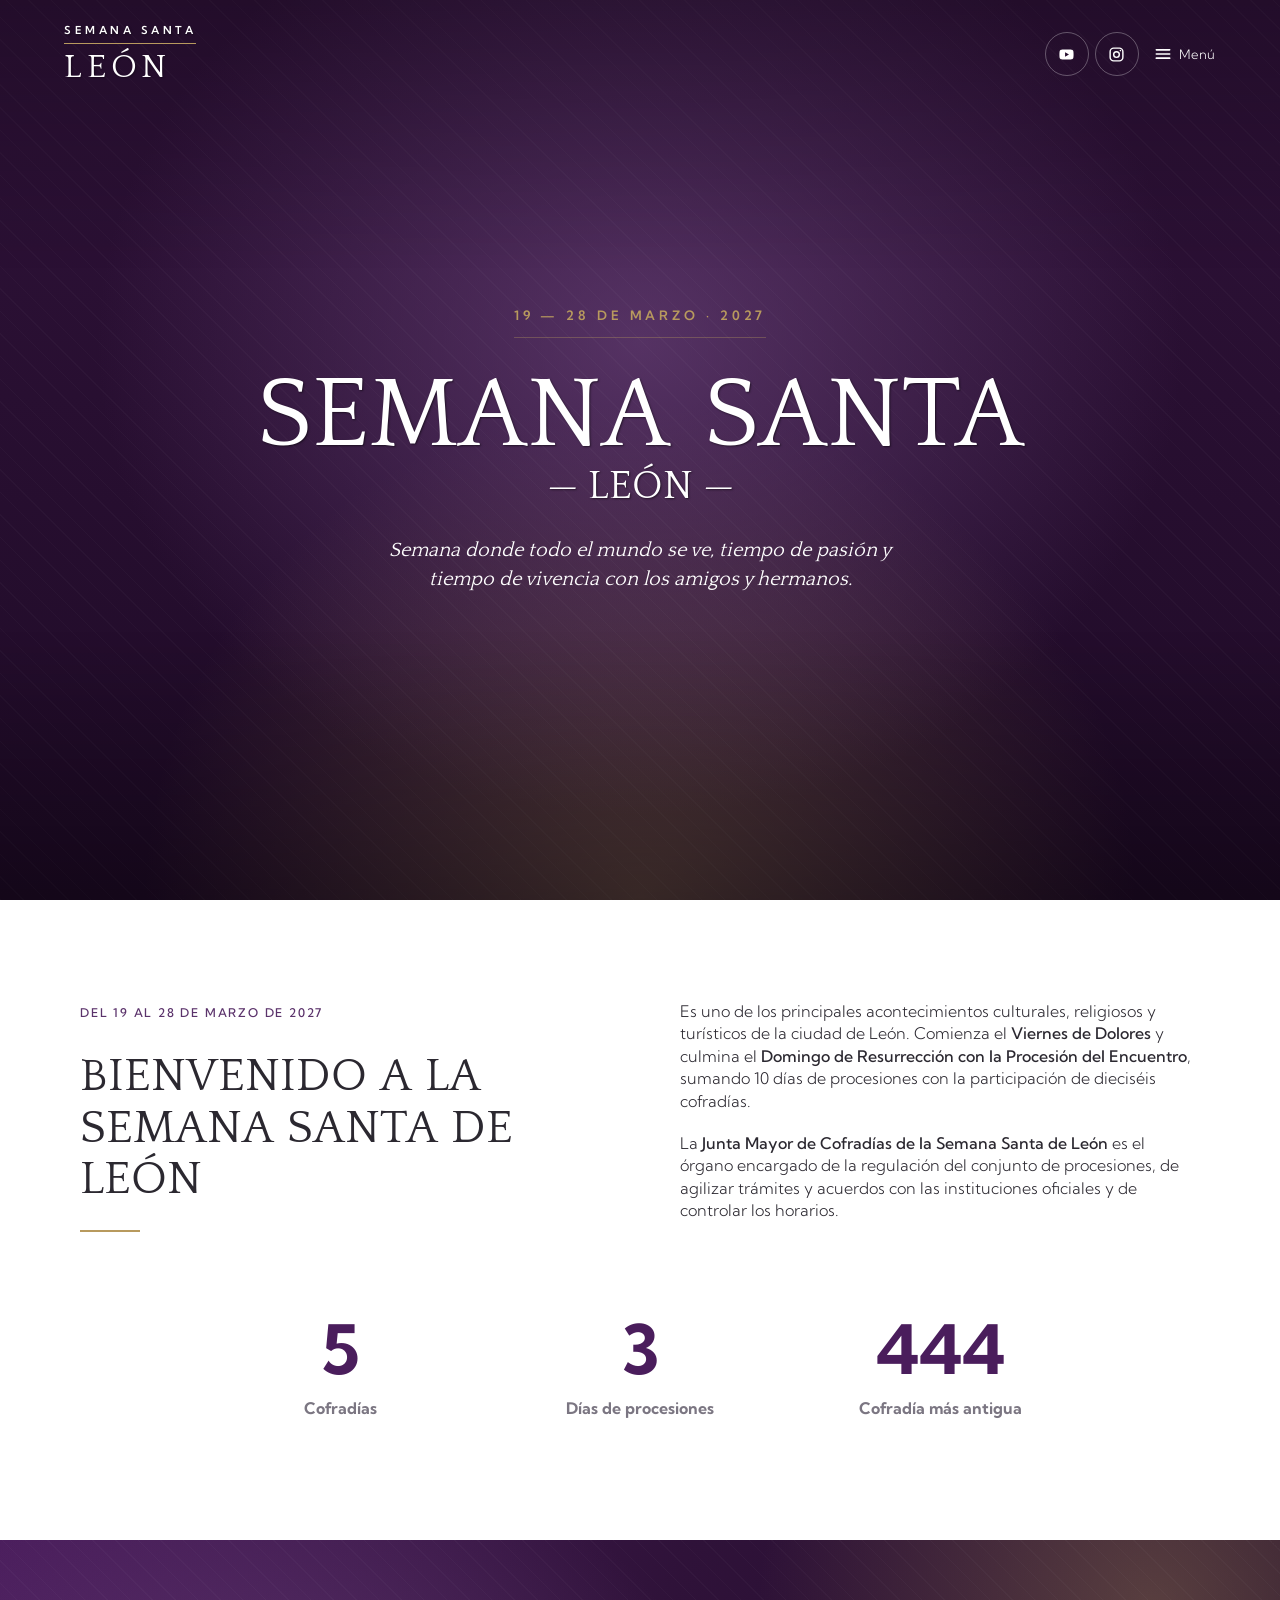
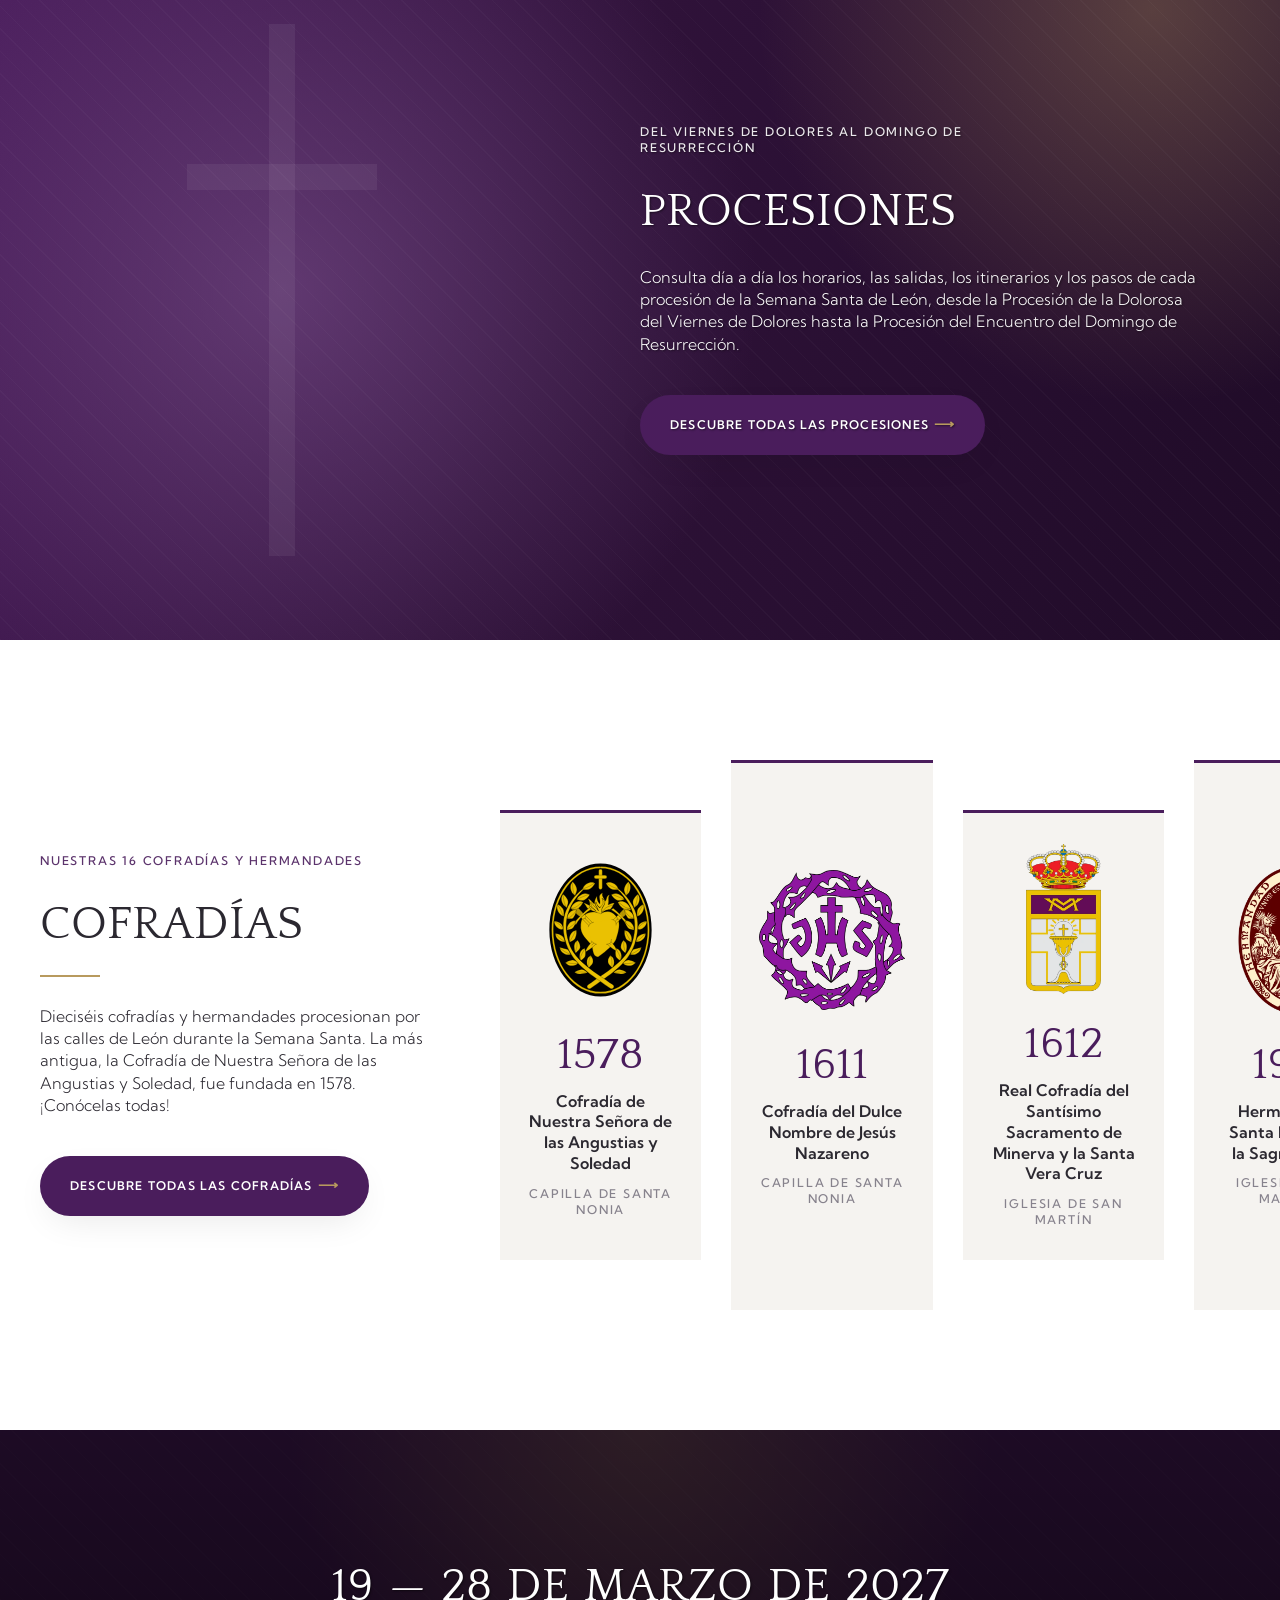
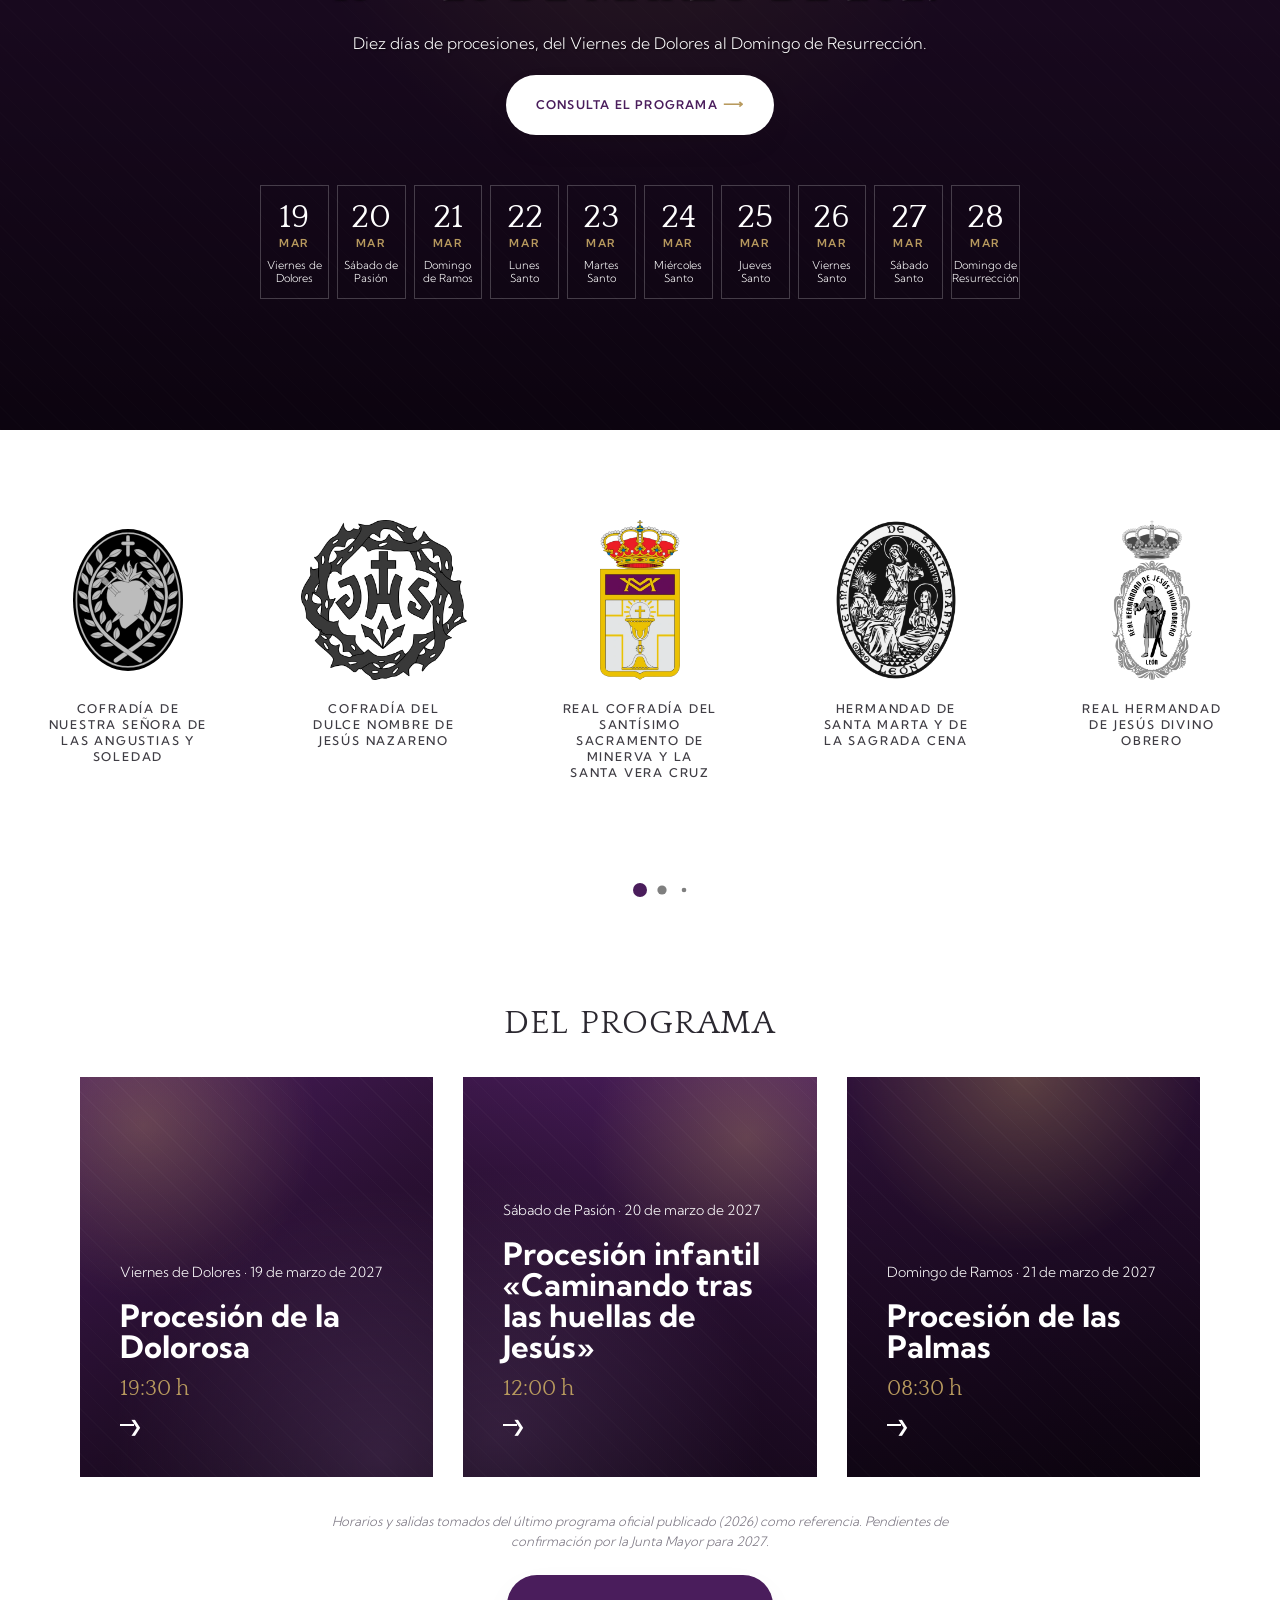
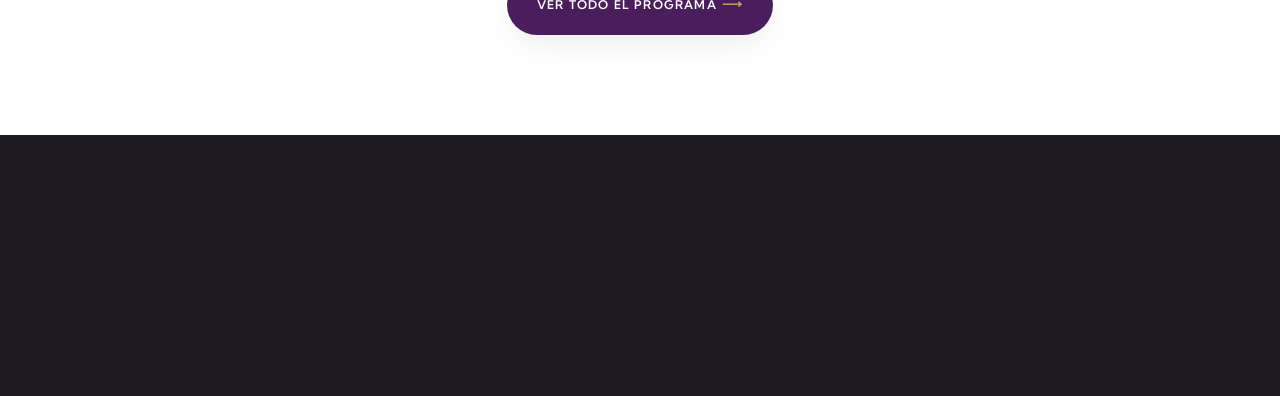
==== commit 2271fc6c: "Add files via upload" ====
--- a/index.html
+++ b/index.html
@@ -3,16 +3,16 @@
 <head>
 	<meta charset="UTF-8">
 	<meta name="viewport" content="width=device-width, initial-scale=1">
-	<title>Semana Santa León</title>
-	<meta name="description" content="Semana Santa de León, del 27 de marzo al 5 de abril de 2026. Dieciséis cofradías y diez días de procesiones, del Viernes de Dolores al Domingo de Resurrección.">
+	<title>Semana Santa León 2027</title>
+	<meta name="description" content="Semana Santa de León 2027, del 19 al 28 de marzo. Dieciséis cofradías y diez días de procesiones, del Viernes de Dolores al Domingo de Resurrección.">
 	<meta name="theme-color" content="#4a1d5c">
 
 	<link rel="preconnect" href="https://fonts.googleapis.com">
 	<link rel="preconnect" href="https://fonts.gstatic.com" crossorigin>
-	<link href="https://fonts.googleapis.com/css2?family=Kumbh+Sans:wght@100..900&family=Quattrocento:wght@400;700&display=swap" rel="stylesheet">
-	<link rel="stylesheet" href="https://cdnjs.cloudflare.com/ajax/libs/font-awesome/6.7.2/css/all.min.css">
-	<link rel="stylesheet" href="https://cdn.jsdelivr.net/npm/swiper@11/swiper-bundle.min.css">
+	<link href="https://fonts.googleapis.com/css2?family=Kumbh+Sans:wght@300..700&family=Quattrocento&display=swap" rel="stylesheet">
 	<link rel="stylesheet" href="styles.css">
+	<!-- Los sliders están bajo el primer pantallazo: su CSS no bloquea el renderizado -->
+	<link rel="stylesheet" href="https://cdn.jsdelivr.net/npm/swiper@11/swiper-bundle.min.css" media="print" onload="this.media='all'">
 </head>
 
 <body class="home">
@@ -40,33 +40,42 @@
 						<nav id="site-navigation" aria-label="Menú principal">
 							<ul class="main-menu">
 								<li class="current-menu-item"><a href="index.html"><span>Inicio</span></a></li>
-								<li><a href="cofradias.html"><span>Cofradías</span></a></li>
+								<li class="has-children"><a href="cofradias.html"><span>Cofradías<svg class="nav-arrow" viewBox="0 0 24 24" aria-hidden="true" focusable="false" fill="none" stroke="currentColor" stroke-width="3" stroke-linecap="round" stroke-linejoin="round"><path d="M6 9l6 6 6-6"/></svg></span></a>
+									<!-- Las 16 cofradías se generan desde data.js -->
+									<ul class="sub-menu sub-menu-cofradias" data-render="menu-cofradias"></ul>
+								</li>
 								<li><a href="procesiones.html"><span>Procesiones</span></a></li>
-								<li><a href="actividades.html"><span>Agenda</span></a></li>
+								<li class="has-children"><a href="bandas.html"><span>Bandas musicales<svg class="nav-arrow" viewBox="0 0 24 24" aria-hidden="true" focusable="false" fill="none" stroke="currentColor" stroke-width="3" stroke-linecap="round" stroke-linejoin="round"><path d="M6 9l6 6 6-6"/></svg></span></a>
+									<ul class="sub-menu">
+										<li><a href="bandas.html#agrupaciones-musicales">Agrupaciones Musicales</a></li>
+										<li><a href="bandas.html#cornetas-y-tambores">Bandas de Cornetas y Tambores</a></li>
+										<li><a href="bandas.html#bandas-de-musica">Bandas de Música</a></li>
+									</ul>
+								</li>
 							</ul>
 						</nav>
 					</div>
 
 					<div class="header-actions">
 						<ul class="header-social">
-							<li><a class="social-link" href="#" data-social="youtube" aria-label="YouTube de Semana Santa León" target="_blank" rel="noopener noreferrer"><i class="fab fa-youtube" aria-hidden="true"></i></a></li>
-							<li><a class="social-link" href="#" data-social="instagram" aria-label="Instagram de Semana Santa León" target="_blank" rel="noopener noreferrer"><i class="fab fa-instagram" aria-hidden="true"></i></a></li>
+							<li><a class="social-link" href="#" data-social="youtube" aria-label="YouTube de Semana Santa León" target="_blank" rel="noopener noreferrer"><svg class="icon" viewBox="0 0 24 24" aria-hidden="true" focusable="false"><path fill="currentColor" fill-rule="evenodd" d="M21.6 7.2a2.5 2.5 0 0 0-1.8-1.8C18.2 5 12 5 12 5s-6.2 0-7.8.4a2.5 2.5 0 0 0-1.8 1.8C2 8.8 2 12 2 12s0 3.2.4 4.8a2.5 2.5 0 0 0 1.8 1.8C5.8 19 12 19 12 19s6.2 0 7.8-.4a2.5 2.5 0 0 0 1.8-1.8c.4-1.6.4-4.8.4-4.8s0-3.2-.4-4.8zM10 15.2V8.8l5.5 3.2-5.5 3.2z"/></svg></a></li>
+							<li><a class="social-link" href="#" data-social="instagram" aria-label="Instagram de Semana Santa León" target="_blank" rel="noopener noreferrer"><svg class="icon" viewBox="0 0 24 24" aria-hidden="true" focusable="false" fill="none" stroke="currentColor" stroke-width="2"><rect x="3" y="3" width="18" height="18" rx="5"/><circle cx="12" cy="12" r="4"/><circle cx="17.5" cy="6.5" r="1.1" fill="currentColor" stroke="none"/></svg></a></li>
 						</ul>
 
 						<div class="oceanwp-mobile-menu-icon">
 							<a href="#mobile-menu-toggle" class="mobile-menu" aria-label="Menú móvil" aria-expanded="false" aria-controls="mobile-dropdown">
-								<i class="fa fa-bars" aria-hidden="true"></i>
+								<svg class="icon icon-bars" viewBox="0 0 24 24" aria-hidden="true" focusable="false" fill="none" stroke="currentColor" stroke-width="2" stroke-linecap="round"><path d="M4 7h16M4 12h16M4 17h16"/></svg>
 								<span class="oceanwp-text">Menú</span>
 								<span class="oceanwp-close-text">Cerrar</span>
 							</a>
 						</div>
-					</div>
-
-				</div>
-
-				<!-- Dropdown móvil: se rellena desde main.js clonando el menú desktop -->
-				<div id="mobile-dropdown">
-					<nav aria-label="Menú móvil"></nav>
+
+						<!-- Menú flotante: se rellena desde main.js clonando el menú desktop -->
+						<div id="mobile-dropdown">
+							<nav aria-label="Menú móvil"></nav>
+						</div>
+					</div>
+
 				</div>
 			</header>
 		</div>
@@ -77,7 +86,7 @@
 			<!-- Hero -->
 			<header class="video-page-header hero-leon">
 				<div class="container video-page-header-inner">
-					<p class="hero-dates">27 de marzo &middot; 5 de abril &middot; 2026</p>
+					<p class="hero-dates">19 &mdash; 28 de marzo &middot; 2027</p>
 					<h1 class="page-header-title">Semana Santa <span>León</span></h1>
 					<div class="page-subheading">
 						<p>Semana donde todo el mundo se ve, tiempo de pasión y tiempo de vivencia con los amigos y hermanos.</p>
@@ -92,7 +101,7 @@
 					<section id="home-intro" class="home-intro">
 						<div class="wrap home-intro-wrap">
 							<div class="intro-left">
-								<p class="pre">Del 27 de marzo al 5 de abril de 2026</p>
+								<p class="pre">Del 19 al 28 de marzo de 2027</p>
 								<h2 class="intro-title wow fadeInUp">Bienvenido a la Semana Santa de León</h2>
 							</div>
 							<div class="intro-right">
@@ -156,10 +165,10 @@
 					<!-- Banner con las fechas -->
 					<aside class="ss-countdown banner banner-dates">
 						<div class="wrap">
-							<h3 class="heading wow fadeInUp">27 de marzo &mdash; 5 de abril</h3>
+							<h3 class="heading wow fadeInUp">19 &mdash; 28 de marzo de 2027</h3>
 							<div class="texts wow fadeIn" data-wow-delay="1s">
 								Diez días de procesiones, del Viernes de Dolores al Domingo de Resurrección.
-								<a href="actividades.html" class="button wow fadeInUp" data-wow-delay="1s">Consulta la agenda</a>
+								<a href="procesiones.html#programa" class="button wow fadeInUp" data-wow-delay="1s">Consulta el programa</a>
 							</div>
 							<!-- Días generados desde data.js (SSL_DATA.dias) -->
 							<ol class="days-strip" data-render="home-dias"></ol>
@@ -187,7 +196,8 @@
 						<div class="wrap home-news-wrap custom-blog-grid" data-render="home-programa"></div>
 
 						<div class="wrap blog-link-wrap">
-							<a class="button blog-link" href="actividades.html">Ver toda la agenda</a>
+							<p class="home-news-note" data-render="nota-horarios"></p>
+							<a class="button blog-link" href="procesiones.html#programa">Ver todo el programa</a>
 						</div>
 					</section>
 
@@ -213,7 +223,7 @@
 								<li class="menu-item"><a href="index.html">Inicio</a></li>
 								<li class="menu-item"><a href="cofradias.html">Cofradías</a></li>
 								<li class="menu-item"><a href="procesiones.html">Procesiones</a></li>
-								<li class="menu-item"><a href="actividades.html">Agenda</a></li>
+								<li class="menu-item"><a href="bandas.html">Bandas musicales</a></li>
 							</ul>
 						</div>
 					</div>
@@ -221,12 +231,12 @@
 					<div class="footer-box">
 						<div class="footer-widget">
 							<ul class="oceanwp-social-icons">
-								<li><a href="#" data-social="youtube" aria-label="YouTube" target="_blank" rel="noopener noreferrer"><i class="fab fa-youtube" aria-hidden="true"></i></a></li>
-								<li><a href="#" data-social="instagram" aria-label="Instagram" target="_blank" rel="noopener noreferrer"><i class="fab fa-instagram" aria-hidden="true"></i></a></li>
+								<li><a href="#" data-social="youtube" aria-label="YouTube" target="_blank" rel="noopener noreferrer"><svg class="icon" viewBox="0 0 24 24" aria-hidden="true" focusable="false"><path fill="currentColor" fill-rule="evenodd" d="M21.6 7.2a2.5 2.5 0 0 0-1.8-1.8C18.2 5 12 5 12 5s-6.2 0-7.8.4a2.5 2.5 0 0 0-1.8 1.8C2 8.8 2 12 2 12s0 3.2.4 4.8a2.5 2.5 0 0 0 1.8 1.8C5.8 19 12 19 12 19s6.2 0 7.8-.4a2.5 2.5 0 0 0 1.8-1.8c.4-1.6.4-4.8.4-4.8s0-3.2-.4-4.8zM10 15.2V8.8l5.5 3.2-5.5 3.2z"/></svg></a></li>
+								<li><a href="#" data-social="instagram" aria-label="Instagram" target="_blank" rel="noopener noreferrer"><svg class="icon" viewBox="0 0 24 24" aria-hidden="true" focusable="false" fill="none" stroke="currentColor" stroke-width="2"><rect x="3" y="3" width="18" height="18" rx="5"/><circle cx="12" cy="12" r="4"/><circle cx="17.5" cy="6.5" r="1.1" fill="currentColor" stroke="none"/></svg></a></li>
 							</ul>
 						</div>
 						<div class="footer-widget textwidget">
-							<p>Del 27 de marzo al 5 de abril de 2026</p>
+							<p>Semana Santa 2027 · Del 19 al 28 de marzo</p>
 						</div>
 					</div>
 
@@ -236,7 +246,7 @@
 			<div id="footer-bottom">
 				<div id="footer-bottom-inner" class="container">
 					<div id="copyright">
-						© <span id="year">2026</span> · Semana Santa León
+						© Semana Santa León · Edición 2027
 					</div>
 				</div>
 			</div>
@@ -245,7 +255,7 @@
 	</div>
 </div>
 
-<a href="#" id="scroll-top" aria-label="Hacer scroll a la parte superior de la página"><i class="fa fa-angle-up" aria-hidden="true"></i></a>
+<a href="#" id="scroll-top" aria-label="Hacer scroll a la parte superior de la página"><svg class="icon" viewBox="0 0 24 24" aria-hidden="true" focusable="false" fill="none" stroke="currentColor" stroke-width="2.5" stroke-linecap="round" stroke-linejoin="round"><path d="M6 15l6-6 6 6"/></svg></a>
 
 <script src="data.js"></script>
 <script src="https://cdn.jsdelivr.net/npm/swiper@11/swiper-bundle.min.js"></script>
--- a/styles.css
+++ b/styles.css
@@ -1,2215 +1,2651 @@
-/* ==========================================================================
-   Semana Santa León
-   Identidad: morado (principal) + blanco, gris piedra, gris oscuro,
-   negro suave y un dorado muy sutil para detalles.
-   El tono morado se cambia solo en --purple* (pendiente de la imagen de referencia).
-   ========================================================================== */
-
-:root {
-	/* Morado */
-	--purple: #4a1d5c;
-	--purple-dark: #2f1239;
-	--purple-deep: #1f0b27;
-	--purple-soft: #7a4f8c;
-	--purple-tint: #f4eff6;
-	/* Neutros */
-	--stone: #f5f3f0;
-	--stone-dark: #e4dfd8;
-	--dark: #1d1a21;
-	--grey-dark: #45414b;
-	--text: #2b2830;
-	--muted: #7b7682;
-	--body-bg: #1d1a21;
-	/* Dorado sutil */
-	--gold: #b89a5e;
-	--gold-soft: rgb(184 154 94 / 35%);
-
-	--accent: var(--purple);
-	--accent-hover: var(--purple-dark);
-
-	--font-sans: "Kumbh Sans", sans-serif;
-	--font-serif: "Quattrocento", serif;
-
-	/* Fondo morado con textura (sustituye a las fotografías) */
-	--pattern-lines: repeating-linear-gradient(45deg, rgb(255 255 255 / 2.5%) 0 1px, transparent 1px 16px);
-}
-
-/* ---------- Reset base (OceanWP) ---------- */
-
-*, *::before, *::after { box-sizing: border-box; }
-
-html {
-	overflow-y: scroll;
-	overflow-x: hidden;
-	-webkit-text-size-adjust: 100%;
-}
-
-body {
-	margin: 0;
-	color: var(--text);
-	background-color: var(--body-bg);
-	overflow-wrap: break-word;
-}
-
-body, p, li, input, textarea, td, th {
-	font-family: var(--font-sans);
-	font-optical-sizing: auto;
-	font-style: normal;
-	font-weight: 300;
-	font-size: 16px;
-	line-height: 1.4;
-}
-
-p { margin: 0 0 20px; }
-p:last-child { margin: 0; }
-
-a {
-	color: var(--text);
-	text-decoration: none;
-	-webkit-transition: all .3s ease;
-	transition: all .3s ease;
-}
-a:hover { color: var(--accent); }
-a:focus { outline: none; }
-
-img {
-	max-width: 100%;
-	height: auto;
-	border: 0;
-	vertical-align: middle;
-}
-
-b, strong { font-weight: 500; }
-
-ul, ol { margin: 15px 0 15px 20px; }
-
-h1, h2, h3, h4, h5, h6 {
-	font-family: var(--font-serif);
-	font-style: normal;
-	font-weight: 400;
-	line-height: 1.1;
-	color: var(--text);
-	margin: 0 0 28px;
-	word-spacing: 4px;
-	text-transform: uppercase;
-}
-h2 { font-size: 47px; }
-h3 { font-size: 40px; }
-
-.screen-reader-text {
-	position: absolute;
-	width: 1px; height: 1px;
-	margin: -1px; padding: 0;
-	overflow: hidden;
-	clip-path: inset(50%);
-	border: 0;
-}
-.skip-link:focus {
-	clip-path: none;
-	width: auto; height: auto;
-	z-index: 100000;
-	top: 5px; left: 5px;
-	padding: 15px 23px;
-	background: #ddd;
-	color: #444;
-}
-
-/* ---------- Contenedores ---------- */
-
-.container {
-	width: 1200px;
-	max-width: 90%;
-	margin: 0 auto;
-}
-
-.wrap {
-	max-width: 1200px;
-	margin: auto;
-}
-
-@media (max-width: 1310px) { .wrap { padding: 0 40px; } }
-@media (max-width: 768px)  { .wrap { padding: 0 30px; } }
-@media (max-width: 525px)  { .wrap { padding: 0 20px; } }
-
-.pre {
-	font-size: 12px;
-	line-height: 16px;
-	font-weight: 500;
-	text-transform: uppercase;
-	letter-spacing: 1.8px;
-	opacity: .9;
-}
-
-.pre + .title { margin-top: 30px; }
-
-/* ---------- Botones ---------- */
-
-.button {
-	display: inline-block;
-	background-color: var(--accent);
-	color: #fff;
-	font-family: var(--font-sans);
-	font-size: 12px;
-	font-weight: 600;
-	line-height: 1;
-	text-transform: uppercase;
-	letter-spacing: .1em;
-	text-align: center;
-	cursor: pointer;
-	border: 0;
-	border-radius: 50px;
-	padding: 24px 30px;
-	box-shadow: 0 12px 35px -10px rgb(0 0 0 / 10%);
-	-webkit-transition: all .3s ease;
-	transition: all .3s ease;
-}
-
-.button:hover,
-.button:focus-visible {
-	background-color: var(--purple-deep);
-	color: #fff;
-	box-shadow: 0 20px 38px rgb(0 0 0 / 16%);
-}
-
-.button::after {
-	content: '\27F6';
-	font-size: 14px;
-	line-height: 0;
-	margin: 0 0 0 5px;
-	color: var(--gold);
-}
-
-.button:focus-visible,
-a:focus-visible,
-summary:focus-visible {
-	outline: 2px solid var(--gold);
-	outline-offset: 3px;
-}
-
-/* ---------- Fondo morado con textura ---------- */
-
-.pattern-bg {
-	background-color: var(--purple-dark);
-	background-image:
-		var(--pattern-lines),
-		radial-gradient(circle at 18% 12%, var(--gold-soft) 0, transparent 38%),
-		radial-gradient(circle at 85% 95%, rgb(122 79 140 / 55%) 0, transparent 55%),
-		linear-gradient(135deg, var(--purple) 0%, var(--purple-dark) 55%, var(--purple-deep) 100%);
-}
-
-.pattern-bg.pattern-2 {
-	background-image:
-		var(--pattern-lines),
-		radial-gradient(circle at 80% 15%, var(--gold-soft) 0, transparent 35%),
-		radial-gradient(circle at 10% 90%, rgb(122 79 140 / 50%) 0, transparent 55%),
-		linear-gradient(200deg, var(--purple) 0%, var(--purple-dark) 50%, var(--purple-deep) 100%);
-}
-
-.pattern-bg.pattern-3 {
-	background-image:
-		var(--pattern-lines),
-		radial-gradient(circle at 50% 0%, var(--gold-soft) 0, transparent 40%),
-		linear-gradient(160deg, var(--purple-dark) 0%, var(--purple-deep) 60%, #120616 100%);
-}
-
-/* ==========================================================================
-   HEADER
-   ========================================================================== */
-
-#transparent-header-wrap { position: relative; }
-
-#site-header {
-	position: absolute;
-	top: 17px;
-	left: 0;
-	width: 100%;
-	background-color: transparent;
-	z-index: 9999;
-}
-
-#site-header-inner {
-	position: relative;
-	width: 100%;
-	height: 100%;
-	display: flex;
-	align-items: center;
-	justify-content: space-between;
-}
-
-#site-logo #site-logo-inner {
-	display: flex;
-	align-items: center;
-	height: 74px;
-}
-
-/* Logo en texto */
-.text-logo {
-	display: inline-flex;
-	flex-direction: column;
-	align-items: flex-start;
-	color: #fff;
-	font-family: var(--font-serif);
-	text-transform: uppercase;
-	line-height: 1;
-	text-shadow: 1px 1px 2px rgb(0 0 0 / 35%);
-}
-
-.text-logo:hover,
-.text-logo:focus-visible { color: #fff; }
-
-.text-logo-top {
-	font-family: var(--font-sans);
-	font-size: 11px;
-	font-weight: 600;
-	letter-spacing: .32em;
-	padding-bottom: 7px;
-	margin-bottom: 6px;
-	border-bottom: 1px solid var(--gold);
-}
-
-.text-logo-main {
-	font-size: 34px;
-	letter-spacing: .14em;
-	transition: letter-spacing .3s ease;
-}
-
-.text-logo:hover .text-logo-main { letter-spacing: .2em; }
-
-/* Navegación desktop */
-
-#site-navigation-wrap {
-	position: relative;
-	margin-left: auto;
-}
-
-/* Iconos de redes + botón de menú */
-.header-actions {
-	display: flex;
-	align-items: center;
-	gap: 14px;
-	margin-left: 18px;
-}
-
-.header-social {
-	display: flex;
-	align-items: center;
-	gap: 6px;
-	margin: 0;
-	padding: 0;
-	list-style: none;
-}
-
-.header-social .social-link {
-	display: flex;
-	align-items: center;
-	justify-content: center;
-	width: 44px;
-	height: 44px;
-	border-radius: 50%;
-	border: 1px solid rgb(255 255 255 / 30%);
-	color: #fff;
-	font-size: 17px;
-	line-height: 1;
-}
-
-.header-social .social-link:hover,
-.header-social .social-link:focus-visible {
-	color: #fff;
-	background-color: var(--purple);
-	border-color: var(--gold);
-}
-
-.main-menu,
-.main-menu * {
-	margin: 0;
-	padding: 0;
-	list-style: none;
-}
-
-.main-menu { display: flex; }
-
-.main-menu > li { position: relative; }
-
-.menu-item {
-	font-family: var(--font-sans);
-	font-weight: 700;
-}
-
-.main-menu > li > a {
-	display: block;
-	color: #fff;
-	font-size: 17.1px;
-	font-weight: 700;
-	line-height: 74px;
-	letter-spacing: .3px;
-	padding: 0 15px;
-	white-space: nowrap;
-}
-
-.main-menu > li > a:hover { color: #fff; }
-
-.main-menu > li > a > span { position: relative; }
-
-/* effect-two: subrayado que sube desde abajo */
-.main-menu > li > a > span::after {
-	content: "";
-	position: absolute;
-	bottom: -2px;
-	left: 0;
-	width: 100%;
-	height: 1px;
-	background-color: #fff;
-	opacity: 0;
-	transform: translateY(10px);
-	transition: all .3s ease;
-}
-
-.main-menu > li:not(.has-children) > a:hover > span::after,
-.main-menu > li.current-menu-item:not(.has-children) > a > span::after {
-	opacity: 1;
-	transform: translateY(0);
-}
-
-.main-menu .nav-arrow {
-	font-size: 10px;
-	padding-left: 6px;
-	line-height: 1;
-}
-
-.nav-no-click > a { cursor: default; }
-
-/* Submenús */
-
-.main-menu .sub-menu {
-	position: absolute;
-	top: 100%;
-	left: 0;
-	min-width: 180px;
-	background-color: #fff;
-	line-height: 1;
-	text-align: left;
-	z-index: 999;
-	box-shadow: 0 2px 6px rgba(0,0,0,.1);
-	visibility: hidden;
-	opacity: 0;
-	transform: translateY(10px);
-	transition: opacity .25s ease, transform .25s ease, visibility .25s;
-}
-
-.main-menu > li:hover > .sub-menu,
-.main-menu > li:focus-within > .sub-menu {
-	visibility: visible;
-	opacity: 1;
-	transform: translateY(0);
-}
-
-.main-menu .sub-menu li {
-	display: block;
-	border-bottom: 1px solid #f1f1f1;
-}
-.main-menu .sub-menu li:last-child { border-bottom: 0; }
-
-.main-menu .sub-menu a {
-	display: block;
-	font-size: 12px;
-	font-weight: 600;
-	line-height: 1.2;
-	letter-spacing: .6px;
-	padding: 12px 15px;
-	color: #000;
-	white-space: nowrap;
-}
-
-.main-menu .sub-menu a:hover {
-	background-color: var(--purple-tint);
-	color: var(--accent);
-}
-
-.main-menu .sub-menu li.current-menu-item > a { color: var(--accent); }
-
-/* Botón menú móvil */
-
-.oceanwp-mobile-menu-icon { display: none; }
-
-.oceanwp-mobile-menu-icon a {
-	display: flex;
-	align-items: center;
-	min-height: 44px;
-	font-size: 13px;
-	letter-spacing: .6px;
-	color: #fff;
-	cursor: pointer;
-}
-.oceanwp-mobile-menu-icon a:hover { color: #fff; }
-.oceanwp-mobile-menu-icon .oceanwp-text,
-.oceanwp-mobile-menu-icon .oceanwp-close-text { padding-left: 6px; }
-.oceanwp-mobile-menu-icon .oceanwp-close-text,
-.oceanwp-mobile-menu-icon a.opened .oceanwp-text { display: none; }
-.oceanwp-mobile-menu-icon a.opened .oceanwp-close-text { display: inline-block; }
-
-/* Dropdown móvil */
-
-#mobile-dropdown {
-	display: none;
-	position: absolute;
-	top: 100%;
-	left: 0;
-	width: 100%;
-	margin-top: 10px;
-	background-color: #fff;
-	max-height: 400px;
-	overflow-y: auto;
-	box-shadow: 0 2px 6px rgba(0,0,0,.1);
-}
-
-#mobile-dropdown.open { display: block; }
-
-#mobile-dropdown ul { margin: 0; padding: 0; list-style: none; }
-#mobile-dropdown ul li { border-bottom: 1px solid rgba(0,0,0,.035); }
-
-#mobile-dropdown ul li a {
-	display: block;
-	position: relative;
-	padding: 11px 40px;
-	text-align: left;
-	font-size: 13px;
-	font-weight: 500;
-	line-height: 1.8;
-	color: var(--text);
-}
-#mobile-dropdown ul li a:hover { color: var(--accent); background-color: var(--purple-tint); }
-#mobile-dropdown .current-menu-item > a {
-	color: var(--accent);
-	font-weight: 700;
-	box-shadow: inset 3px 0 0 var(--accent);
-}
-
-#mobile-dropdown .dropdown-toggle {
-	position: absolute;
-	right: 0;
-	top: 0;
-	height: 100%;
-	width: 60px;
-	padding-right: 40px;
-	cursor: pointer;
-	color: #555;
-}
-#mobile-dropdown .dropdown-toggle::before {
-	content: "+";
-	font-size: 20px;
-	position: absolute;
-	top: 50%;
-	left: 50%;
-	line-height: 30px;
-	margin-top: -15px;
-	margin-left: -15px;
-}
-#mobile-dropdown li.active > a > .dropdown-toggle::before { content: "-"; }
-
-#mobile-dropdown ul li ul {
-	display: none;
-	border-top: 1px solid rgba(0,0,0,.035);
-	background-color: rgba(0,0,0,.02);
-}
-#mobile-dropdown ul li.active > ul { display: block; }
-
-@media (max-width: 1780px) {
-	.main-menu > li > a { font-size: 14px; padding: 0 10px; }
-}
-
-@media (max-width: 1450px) {
-	#site-navigation-wrap { display: none; }
-	.oceanwp-mobile-menu-icon { display: block; }
-	.header-actions { margin-left: auto; }
-}
-
-@media (max-width: 525px) {
-	#site-header { top: 15px; }
-	.text-logo-top { font-size: 9px; letter-spacing: .26em; padding-bottom: 5px; margin-bottom: 5px; }
-	.text-logo-main { font-size: 26px; }
-	.header-actions { gap: 8px; }
-	.header-social { gap: 4px; }
-	.header-social .social-link { width: 40px; height: 40px; font-size: 16px; }
-}
-
-@media (max-width: 374px) {
-	/* En móviles muy estrechos el botón de menú queda solo con el icono */
-	.oceanwp-mobile-menu-icon .oceanwp-text,
-	.oceanwp-mobile-menu-icon a.opened .oceanwp-close-text { display: none; }
-	.oceanwp-mobile-menu-icon a { font-size: 18px; padding: 0 4px; }
-}
-
-/* ==========================================================================
-   HERO (video header)
-   ========================================================================== */
-
-.video-page-header {
-	display: flex;
-	align-items: center;
-	width: 100%;
-	min-height: 100vh;
-	padding: 0;
-	position: relative;
-	background-color: #f5f5f5;
-	background-repeat: no-repeat;
-	background-size: cover;
-	background-position: center;
-	overflow: hidden;
-}
-
-.video-page-header::before {
-	content: '';
-	position: absolute;
-	inset: 0;
-	background: linear-gradient(to right, rgb(0 0 0 / 50%) 22%, rgb(0 0 0 / 50%) 100%);
-	z-index: 2;
-}
-
-@keyframes reveal {
-	0%   { opacity: 0; }
-	100% { opacity: 1; }
-}
-
-/* Hero de León: morado con textura, sin vídeo ni fotografía */
-.hero-leon {
-	background-color: var(--purple-deep);
-	background-image:
-		var(--pattern-lines),
-		radial-gradient(ellipse at 50% 38%, rgb(122 79 140 / 55%) 0, transparent 60%),
-		radial-gradient(circle at 50% 100%, var(--gold-soft) 0, transparent 45%),
-		linear-gradient(180deg, var(--purple-dark) 0%, var(--purple-deep) 100%);
-}
-
-.hero-leon::before {
-	background: linear-gradient(to bottom, rgb(0 0 0 / 25%) 0%, transparent 30%, transparent 70%, rgb(0 0 0 / 35%) 100%);
-}
-
-.hero-dates {
-	position: relative;
-	z-index: 3;
-	margin: 0 0 28px;
-	padding: 0 0 12px;
-	color: var(--gold);
-	font-size: 13px;
-	font-weight: 600;
-	letter-spacing: .3em;
-	text-transform: uppercase;
-	text-align: center;
-	border-bottom: 1px solid var(--gold-soft);
-}
-
-.home .page-subheading { max-width: 560px; }
-
-.home .page-subheading p {
-	font-family: var(--font-serif);
-	font-style: italic;
-	font-size: 20px;
-	line-height: 1.45;
-}
-
-.video-page-header-inner {
-	display: flex;
-	align-items: center;
-	justify-content: center;
-	flex-direction: column;
-	position: relative;
-	z-index: 3;
-}
-
-.home-video,
-#home-video {
-	position: absolute;
-	inset: 0;
-	width: 100%;
-	height: 100%;
-	margin: auto;
-	z-index: 0;
-	object-fit: cover;
-}
-
-.home-video {
-	transition: all .3s ease-in-out;
-	animation: reveal 1s;
-}
-
-.page-header-title {
-	position: relative;
-	z-index: 3;
-	margin: 0 auto;
-	max-width: 780px;
-	color: #fff;
-	text-align: center;
-	text-shadow: 1px 1px 2px rgb(0 0 0 / 50%);
-	font-size: 64px;
-	font-weight: 400;
-	line-height: 1;
-}
-
-.home .page-header-title {
-	font-size: 100px;
-	max-width: 900px;
-	word-spacing: 14px;
-}
-
-.home .page-header-title span {
-	display: block;
-	font-size: 40%;
-	word-spacing: 7px;
-}
-
-.home .page-header-title span::before,
-.home .page-header-title span::after {
-	content: '\2014';
-	padding: 0 10px;
-}
-
-.page-subheading {
-	position: relative;
-	z-index: 3;
-	max-width: 340px;
-	margin: auto;
-	padding: 30px 0 0 0;
-	color: #fff;
-	text-align: center;
-	font-family: var(--font-sans);
-	font-weight: 500;
-}
-
-.page-subheading p {
-	font-family: inherit;
-	font-weight: inherit;
-	font-size: 17px;
-	color: inherit;
-}
-
-/* Animación de entrada del título/subtítulo */
-.page-header-title,
-.page-subheading {
-	transition: all 1s ease-in-out;
-	opacity: 0;
-	transform: translateY(30px);
-	filter: blur(10px);
-}
-
-.page-header-title.appears,
-.page-subheading.appears {
-	will-change: opacity, transform;
-	opacity: 1;
-	transform: translateY(0);
-	filter: none;
-}
-
-@media (max-width: 867px) and (min-width: 650px) {
-	.home .page-header-title { line-height: .89; }
-	.home .page-header-title span { margin: 21px 0 0 0; }
-}
-
-@media (max-width: 650px) {
-	.home .page-header-title { font-size: 60px; line-height: .89; }
-	.home .page-header-title span { font-size: 37%; margin: 14px 0 0 0; }
-}
-
-@media (max-width: 525px) {
-	.page-subheading p { font-weight: 400; font-size: 14px; letter-spacing: .5px; }
-	.home .page-subheading p { font-size: 17px; letter-spacing: 0; }
-	.hero-dates { font-size: 11px; letter-spacing: .2em; }
-}
-
-@media (max-width: 374px) {
-	.home .page-header-title { font-size: 48px; }
-}
-
-/* ==========================================================================
-   MAIN
-   ========================================================================== */
-
-#main {
-	position: relative;
-	z-index: 1;
-	background-color: #fff;
-}
-
-#content-wrap {
-	width: 100%;
-	max-width: 100%;
-	padding-top: 100px;
-	padding-bottom: 100px;
-}
-
-/* ---------- Intro ---------- */
-
-.home-intro-wrap { display: flex; }
-
-.intro-left,
-.intro-right { width: 50%; }
-
-.intro-right { padding: 0 0 0 40px; }
-
-.intro-left .pre {
-	max-width: 350px;
-	padding: 5px 0 0 0;
-}
-
-.intro-left .intro-title {
-	max-width: 500px;
-	margin: 30px 0 0 0;
-}
-
-.intro-data {
-	list-style: none;
-	margin: 0 auto;
-	display: flex;
-	align-items: center;
-	justify-content: center;
-	padding: 70px 0 0 0;
-	max-width: 900px;
-}
-
-.intro-data li {
-	display: flex;
-	flex-direction: column;
-	align-items: center;
-	justify-content: center;
-	text-align: center;
-	padding: 0 40px;
-	width: 100%;
-}
-
-.intro-data .number,
-.intro-data .number b {
-	font-weight: 700;
-	font-size: 68px;
-	line-height: 1.4;
-}
-
-.intro-data li p {
-	color: var(--muted);
-	font-weight: 700;
-}
-
-.intro-data .number { color: var(--purple); }
-
-.intro-left .pre,
-.home-brotherhoods .titles .pre { color: var(--purple); }
-
-.intro-left .intro-title::after,
-.home-brotherhoods .titles .title::after {
-	content: '';
-	display: block;
-	width: 60px;
-	height: 2px;
-	margin-top: 24px;
-	background: var(--gold);
-}
-
-/* ---------- Procesiones ---------- */
-
-.home-processions {
-	margin: 120px 0 0 0;
-	position: relative;
-	min-height: 700px;
-}
-
-.home-processions .images {
-	position: absolute;
-	inset: 0;
-	background-color: var(--purple-dark);
-	background-image:
-		var(--pattern-lines),
-		radial-gradient(circle at 22% 50%, rgb(122 79 140 / 60%) 0, transparent 45%),
-		radial-gradient(circle at 90% 10%, var(--gold-soft) 0, transparent 30%),
-		linear-gradient(110deg, var(--purple) 0%, var(--purple-dark) 45%, var(--purple-deep) 100%);
-	overflow: hidden;
-}
-
-/* Cruz decorativa (solo ornamento) */
-.home-processions .images::before,
-.home-processions .images::after {
-	content: '';
-	position: absolute;
-	background: rgb(255 255 255 / 6%);
-	z-index: 1;
-}
-
-.home-processions .images::before {
-	left: 22%;
-	top: 12%;
-	width: 26px;
-	height: 76%;
-	transform: translateX(-50%);
-}
-
-.home-processions .images::after {
-	left: 22%;
-	top: 32%;
-	width: 190px;
-	height: 26px;
-	transform: translateX(-50%);
-}
-
-.home-processions > .wrap {
-	position: absolute;
-	z-index: 4;
-	inset: 0;
-	margin: auto;
-	display: flex;
-	align-items: center;
-	justify-content: center;
-}
-
-.home-processions-content {
-	max-width: 50%;
-	margin: 0 0 0 auto;
-	color: #fff;
-	text-shadow: 1px 1px 2px rgb(0 0 0 / 50%);
-}
-
-.home-processions-content .title { color: #fff; }
-.home-processions-content .pre { max-width: 350px; }
-.home-processions-content p { color: #fff; }
-.home-processions-content .button { margin-top: 20px; }
-
-/* ---------- Cofradías (carrusel de fotos) ---------- */
-
-.home-brotherhoods { margin: 120px 0 0 0; }
-
-.home-brotherhoods > .wrap {
-	display: flex;
-	align-items: center;
-	max-width: 100%;
-	margin-left: 5%;
-}
-
-.home-brotherhoods .content-wrap {
-	width: 100%;
-	max-width: 560px;
-	flex-shrink: 0;
-}
-
-.home-brotherhoods .contents .button { margin-top: 20px; }
-
-.home-brotherhoods .pictures-wrap {
-	padding-left: 60px;
-	width: calc(100% - 560px);
-	min-width: 0;
-}
-
-.home-brotherhoods .featured {
-	margin: auto;
-	display: flex;
-	align-items: center;
-}
-
-/* Tarjeta de cofradía del carrusel (sustituye a las fotografías) */
-.brotherhood-card {
-	display: flex;
-	flex-direction: column;
-	align-items: center;
-	justify-content: center;
-	width: 100%;
-	height: 450px;
-	padding: 36px 28px;
-	text-align: center;
-	color: var(--text);
-	background: var(--stone);
-	border-top: 3px solid var(--purple);
-	transition: background-color .4s ease, color .4s ease;
-}
-
-.home-brotherhoods .featured:nth-child(even) .brotherhood-card { height: 550px; }
-
-.brotherhood-card img {
-	width: auto;
-	height: 150px;
-	max-width: 100%;
-	object-fit: contain;
-	margin-bottom: 28px;
-	transition: transform .5s ease;
-}
-
-.brotherhood-card-year {
-	font-family: var(--font-serif);
-	font-size: 44px;
-	line-height: 1;
-	color: var(--purple);
-	transition: color .4s ease;
-}
-
-.brotherhood-card-name {
-	display: block;
-	margin: 14px 0 12px;
-	font-size: 16px;
-	font-weight: 600;
-	line-height: 1.3;
-}
-
-.brotherhood-card .pre { color: var(--muted); transition: color .4s ease; }
-
-.brotherhood-card:hover,
-.brotherhood-card:focus-visible {
-	background: var(--purple);
-	color: #fff;
-}
-
-.brotherhood-card:hover .brotherhood-card-year,
-.brotherhood-card:focus-visible .brotherhood-card-year { color: var(--gold); }
-
-.brotherhood-card:hover .pre,
-.brotherhood-card:focus-visible .pre { color: rgb(255 255 255 / 75%); }
-
-.brotherhood-card:hover img { transform: scale(1.06); }
-
-.mySwiper2 .swiper-wrapper { align-items: center; }
-
-/* ---------- Banners ---------- */
-
-.banner {
-	position: relative;
-	display: flex;
-	align-items: center;
-	justify-content: center;
-	min-height: 600px;
-	margin: 0 auto;
-	color: #fff;
-	text-align: center;
-	background-size: cover;
-	background-position: center;
-	background-repeat: no-repeat;
-}
-
-.banner::before {
-	content: '';
-	position: absolute;
-	inset: 0;
-	background: linear-gradient(to right, rgb(0 0 0 / 50%) 22%, rgb(0 0 0 / 50%) 100%);
-	z-index: 1;
-}
-
-.banner > .wrap {
-	position: relative;
-	z-index: 4;
-	display: flex;
-	flex-direction: column;
-	align-items: center;
-	justify-content: center;
-	text-align: center;
-	padding: 70px;
-	min-height: 500px;
-	max-width: 800px;
-}
-
-.banner .heading {
-	max-width: 840px;
-	margin: 0 0 20px 0;
-	color: inherit;
-	text-shadow: 1px 1px 2px rgb(0 0 0 / 50%);
-}
-
-.banner .texts {
-	color: inherit;
-	max-width: 730px;
-	margin-left: auto;
-	margin-right: auto;
-	text-shadow: 1px 1px 2px rgb(0 0 0 / 50%);
-}
-
-.banner .texts p { color: inherit; }
-
-.banner .button {
-	margin-top: 20px;
-	text-shadow: none;
-}
-
-.banner .button:hover { background: var(--purple-deep); }
-
-/* Banner de fechas */
-
-.banner-dates {
-	background-color: var(--purple-deep);
-	background-image:
-		var(--pattern-lines),
-		radial-gradient(circle at 50% 0%, var(--gold-soft) 0, transparent 40%),
-		linear-gradient(180deg, var(--purple) 0%, var(--purple-deep) 100%);
-}
-
-.banner-dates::before { background: none; }
-
-.banner-dates > .wrap { max-width: 1100px; }
-
-.banner-dates .button {
-	display: table;
-	margin: 26px auto 0;
-	background: #fff;
-	color: var(--purple);
-}
-
-.banner-dates .button:hover,
-.banner-dates .button:focus-visible { background: var(--gold); color: var(--purple-deep); }
-
-/* Tira de días (home y agenda) */
-.days-strip {
-	display: grid;
-	grid-template-columns: repeat(10, minmax(0, 1fr));
-	gap: 8px;
-	width: 100%;
-	margin: 50px 0 0;
-	padding: 0;
-	list-style: none;
-}
-
-.days-strip .day a {
-	display: flex;
-	flex-direction: column;
-	align-items: center;
-	height: 100%;
-	padding: 14px 4px 12px;
-	color: #fff;
-	border: 1px solid rgb(255 255 255 / 22%);
-	text-align: center;
-}
-
-.days-strip .day-num {
-	font-family: var(--font-serif);
-	font-size: 34px;
-	line-height: 1;
-}
-
-.days-strip .day-month {
-	margin-top: 2px;
-	font-size: 11px;
-	font-weight: 600;
-	letter-spacing: .15em;
-	text-transform: uppercase;
-	color: var(--gold);
-}
-
-.days-strip .day-name {
-	margin-top: 8px;
-	font-size: 11px;
-	line-height: 1.2;
-}
-
-.days-strip .day a:hover,
-.days-strip .day a:focus-visible {
-	background: rgb(255 255 255 / 10%);
-	border-color: var(--gold);
-	color: #fff;
-}
-
-.days-strip .is-pending a { opacity: .6; border-style: dashed; }
-
-/* Countdown */
-
-.ss-countdown { margin-top: 120px; }
-
-.ss-countdown::before {
-	background: linear-gradient(to right, rgb(0 0 0 / 60%) 22%, rgb(0 0 0 / 60%) 100%);
-}
-
-.ss-countdown > .wrap { max-width: 900px; }
-
-.ss-countdown .heading { font-size: 47px; margin: 0; }
-
-.ss-countdown .texts {
-	margin-top: 20px;
-	max-width: 600px;
-}
-
-.ss-countdown .texts .button { display: table; margin: 20px auto 0; }
-
-/* ---------- Estandartes (pennants) ---------- */
-
-.pennants {
-	padding: 90px 0 80px 0;
-	min-height: 400px;
-	display: flex;
-	flex-direction: column;
-	align-items: center;
-	justify-content: center;
-}
-
-.pennants > .wrap {
-	width: 100%;
-	max-width: 1300px;
-}
-
-.pennants .swiper { padding-bottom: 60px; }
-
-.pennants .logo a { display: block; color: var(--text); }
-
-.pennants .logo img {
-	display: block;
-	margin: auto;
-	width: auto;
-	height: 160px;
-	max-width: 100%;
-	object-fit: contain;
-	transition: all .8s ease-in-out;
-	filter: grayscale(100%);
-}
-
-.pennants .logo img:hover,
-.pennants .logo.swiper-slide-active + .logo + .logo img { filter: none; }
-
-.pennants .logo .pre {
-	text-align: center;
-	padding: 21px 20px 0 20px;
-	max-width: 200px;
-	margin-left: auto;
-	margin-right: auto;
-}
-
-.swiper-pagination-bullet {
-	width: 14px !important;
-	height: 14px !important;
-	opacity: .5 !important;
-}
-
-.swiper-pagination-bullet-active {
-	background: var(--purple) !important;
-	opacity: 1 !important;
-}
-
-/* ---------- Programa destacado (tarjetas de la home) ---------- */
-
-.pennants + .home-news { margin-top: 20px; }
-
-.post-info .post-hour {
-	margin-top: 12px;
-	font-family: var(--font-serif);
-	font-size: 22px;
-	color: var(--gold) !important;
-}
-
-.post-wrapper .post-image.pattern-bg::after {
-	background: linear-gradient(to bottom, transparent 0%, rgb(0 0 0 / 45%) 100%);
-}
-
-.post-wrapper .post-image.pattern-bg { transition: transform .4s ease-in-out; }
-.post-wrapper-link:hover .post-image.pattern-bg { transform: scale(1.03); }
-
-.home-news-heading {
-	letter-spacing: .7px;
-	margin: 0 0 35px 0;
-	font-size: 34px;
-	font-weight: 400;
-	text-align: center;
-}
-
-.custom-blog-grid {
-	display: grid;
-	grid-template-columns: repeat(3, 1fr);
-	grid-gap: 30px;
-}
-
-.post-wrapper { position: relative; }
-
-.post-wrapper-link {
-	position: relative;
-	display: flex;
-	flex-direction: column;
-	align-items: center;
-	justify-content: center;
-	height: 400px;
-}
-
-.post-wrapper .post-info,
-.post-wrapper .post-image {
-	position: absolute;
-	inset: 0;
-	overflow: hidden;
-	z-index: 1;
-}
-
-.post-image img {
-	width: 100%;
-	height: 100%;
-	object-fit: cover;
-	transition: all .4s ease-in-out;
-}
-
-.post-wrapper-link:hover .post-image img { transform: scale(1.09); }
-
-.post-wrapper .post-image::after {
-	content: '';
-	position: absolute;
-	inset: 0;
-	z-index: 2;
-	opacity: .85;
-	background: linear-gradient(to bottom, rgb(0 0 0 / 30%) 0%, rgb(0 0 0 / 88%) 100%);
-	transition: all .4s ease-in-out;
-}
-
-.post-wrapper:hover .post-image::after { opacity: 1; }
-
-.post-wrapper .post-info {
-	z-index: 3;
-	padding: 40px;
-	display: flex;
-	flex-direction: column;
-	justify-content: flex-end;
-}
-
-.post-wrapper .post-info * { color: #fff; }
-
-.post-info .post-date { font-size: 14px; }
-
-.post-wrapper .post-title {
-	font-family: var(--font-sans);
-	font-weight: 700;
-	font-size: 31px;
-	line-height: 1;
-	text-transform: none;
-	margin: 17px 0 0 0;
-	word-spacing: normal;
-}
-
-.hover-arrow {
-	display: flex;
-	align-items: center;
-	margin: 10px 0 0 0;
-}
-
-.hover-arrow::before {
-	content: '';
-	display: flex;
-	width: 14px;
-	height: 2px;
-	background: #fff;
-	margin: 0 -5px 0 0;
-	position: relative;
-	top: -.8px;
-	transition: all .4s ease-in-out;
-}
-
-.post-wrapper-link:hover .hover-arrow::before { width: 38px; }
-
-.home-news .blog-link-wrap {
-	text-align: center;
-	padding-top: 35px;
-}
-
-/* ==========================================================================
-   FOOTER (parallax: queda fijo detrás del contenido)
-   ========================================================================== */
-
-.site-footer {
-	position: fixed;
-	bottom: 0;
-	left: 0;
-	right: 0;
-	z-index: 0;
-}
-
-#footer-widgets {
-	background-color: var(--purple-deep);
-	background-image: var(--pattern-lines), linear-gradient(180deg, var(--purple-dark) 0%, var(--purple-deep) 100%);
-	border-top: 1px solid var(--gold-soft);
-	padding: 30px 0;
-	margin: 0;
-}
-
-#footer-widgets .footer-text-logo {
-	font-family: var(--font-serif);
-	font-size: 30px;
-	line-height: 1;
-	letter-spacing: .14em;
-	text-transform: uppercase;
-	margin-bottom: 14px;
-}
-
-#footer-widgets .footer-text-logo span {
-	display: block;
-	width: max-content;
-	margin: 0 auto 8px;
-	padding-bottom: 6px;
-	font-family: var(--font-sans);
-	font-size: 10px;
-	font-weight: 600;
-	letter-spacing: .32em;
-	border-bottom: 1px solid var(--gold);
-}
-
-.footer-widgets-inner {
-	display: flex;
-	align-items: center;
-	padding: 30px 0;
-}
-
-#footer-widgets .footer-box {
-	width: 33.333%;
-	padding: 0 15px;
-}
-
-#footer-widgets .footer-widget { margin-bottom: 20px; }
-#footer-widgets .footer-widget:last-child { margin-bottom: 0; }
-
-#footer-widgets a { color: #d8c8df; }
-#footer-widgets a:hover { color: var(--gold); }
-#footer-widgets .current-menu-item > a { color: var(--gold); }
-
-#footer-widgets .textwidget p {
-	display: block;
-	font-size: 14px;
-	line-height: 1.4;
-	text-align: center;
-	max-width: 280px;
-	margin: auto;
-	color: #fff;
-}
-
-#footer-widgets .textwidget p + p { margin-top: 10px; }
-
-#footer-widgets .menu {
-	margin: 0;
-	padding: 0;
-	list-style: none;
-}
-
-#footer-widgets .menu-item {
-	font-weight: 500;
-	text-align: center;
-	padding: 0;
-}
-
-#footer-widgets .menu-item a {
-	font-size: 12px;
-	line-height: 1.4;
-	letter-spacing: 1.1px;
-	font-weight: 600;
-}
-
-.oceanwp-social-icons {
-	list-style: none;
-	margin: 0;
-	padding: 0;
-	text-align: center;
-}
-
-.oceanwp-social-icons li {
-	display: inline-block;
-	margin: 0 6px;
-}
-
-#footer-widgets .oceanwp-social-icons a {
-	display: inline-flex;
-	align-items: center;
-	justify-content: center;
-	width: 44px;
-	height: 44px;
-	color: #fff;
-	font-size: 21px;
-}
-
-#footer-widgets .oceanwp-social-icons a:hover { color: var(--gold); }
-
-#footer-bottom {
-	background-color: #fff;
-	padding: 15px 0;
-	font-size: 12px;
-	line-height: 1;
-	color: var(--dark);
-}
-
-#footer-bottom-inner {
-	display: flex;
-	align-items: center;
-	justify-content: center;
-}
-
-#copyright {
-	width: 100%;
-	text-align: center;
-	font-weight: 600;
-}
-
-#footer-bottom a { color: var(--dark); }
-#footer-bottom a:hover { color: var(--accent); }
-
-/* ---------- Scroll top ---------- */
-
-#scroll-top {
-	position: fixed;
-	right: 20px;
-	bottom: 20px;
-	width: 40px;
-	height: 40px;
-	line-height: 40px;
-	background-color: rgba(0,0,0,.4);
-	color: #fff;
-	font-size: 18px;
-	text-align: center;
-	border-radius: 2px;
-	z-index: 100;
-	opacity: 0;
-	visibility: hidden;
-	transition: opacity .3s ease, visibility .3s;
-}
-
-#scroll-top.show { opacity: 1; visibility: visible; }
-#scroll-top:hover { background-color: var(--purple); color: #fff; }
-
-/* ---------- Animaciones tipo WOW / animate.css ---------- */
-
-.wow { visibility: hidden; }
-
-.wow.animated { visibility: visible; animation-duration: 1s; animation-fill-mode: both; }
-
-@keyframes fadeInUp {
-	from { opacity: 0; transform: translate3d(0, 100%, 0); }
-	to   { opacity: 1; transform: translate3d(0, 0, 0); }
-}
-@keyframes fadeIn {
-	from { opacity: 0; }
-	to   { opacity: 1; }
-}
-
-@keyframes fadeInDown {
-	from { opacity: 0; transform: translate3d(0, -100%, 0); }
-	to   { opacity: 1; transform: translate3d(0, 0, 0); }
-}
-
-.wow.animated.fadeInUp   { animation-name: fadeInUp; }
-.wow.animated.fadeIn     { animation-name: fadeIn; }
-.wow.animated.fadeInDown { animation-name: fadeInDown; }
-
-@media (prefers-reduced-motion: reduce) {
-	.wow { visibility: visible; }
-	.wow.animated { animation: none; }
-}
-
-/* ==========================================================================
-   RESPONSIVE (breakpoints originales)
-   ========================================================================== */
-
-@media (max-width: 1400px) {
-	.home-brotherhoods .content-wrap { max-width: 400px; }
-	.home-brotherhoods .pictures-wrap { width: calc(100% - 400px); }
-}
-
-@media (max-width: 1310px) {
-	.home-brotherhoods > .wrap { margin-left: 0; padding-right: 0; }
-	.pennants > .wrap { max-width: 100%; padding: 0; }
-}
-
-@media (max-width: 1200px) {
-	.post-wrapper .post-info { padding: 30px; }
-	.custom-blog-grid { grid-gap: 20px; }
-}
-
-@media (max-width: 1100px) {
-	.home-brotherhoods > .wrap {
-		align-items: flex-start;
-		flex-direction: column;
-	}
-	.home-brotherhoods .content-wrap {
-		max-width: calc(100% - 40px);
-		padding-bottom: 70px;
-	}
-	.home-brotherhoods .pictures-wrap {
-		padding-left: 0;
-		width: 100%;
-	}
-}
-
-@media (max-width: 959px) {
-	/* El footer deja de ser parallax en pantallas pequeñas */
-	.site-footer { position: relative; }
-	#main { margin-bottom: 0 !important; }
-}
-
-@media (min-width: 900px) and (max-width: 1100px) {
-	.post-wrapper .post-title { font-size: 27px; }
-}
-
-@media (max-width: 900px) {
-	#content-wrap { padding-top: 70px; padding-bottom: 70px; }
-	.home-intro-wrap { flex-direction: column; }
-	.intro-left, .intro-right { width: 100%; }
-	.home-intro-wrap .intro-right { padding: 25px 0 0 0; }
-	.home-processions { margin: 70px 0 0 0; }
-	.home-processions-content { max-width: 100%; }
-	.home-brotherhoods { margin: 70px 0 0 0; }
-	.ss-countdown { margin-top: 70px; }
-	.pennants { padding: 70px 0; }
-	.custom-blog-grid { grid-template-columns: 1fr; }
-	.post-wrapper-link { height: 300px; }
-}
-
-@media (max-width: 850px) {
-	.intro-data { padding: 40px 0 0 0; }
-	.intro-data .number, .intro-data .number b { font-size: 52px; }
-}
-
-@media (max-width: 768px) {
-	.intro-data { padding: 40px 30px 0 30px; }
-	.intro-data li { padding: 0; }
-	.intro-data .number, .intro-data .number b { font-size: 40px; }
-	.home-brotherhoods .content-wrap { max-width: calc(100% - 30px); padding-bottom: 50px; }
-	.brotherhood-card { height: 380px; }
-	.home-brotherhoods .featured:nth-child(even) .brotherhood-card { height: 440px; }
-	#footer-widgets { padding: 50px 0; }
-	.footer-widgets-inner { padding: 0; flex-direction: column; }
-	#footer-widgets .footer-box { width: 100%; padding: 0; }
-	#footer-widgets .footer-box + .footer-box { margin-top: 30px; }
-	#footer-widgets .footer-widget { margin-bottom: 10px; }
-}
-
-@media (max-width: 650px) {
-	.intro-data li { align-items: flex-start; }
-	.intro-data li + li { padding-left: 40px; }
-	.pennants { min-height: initial; }
-	.pennants .logo img { max-height: 134px; }
-	.pennants .logo .pre { font-size: 10px; line-height: 1.25; max-width: 170px; }
-}
-
-@media (max-width: 525px) {
-	h2 { font-size: 40px; line-height: .9; }
-	h3, .ss-countdown .heading { font-size: 35px; line-height: .9; }
-	#content-wrap { padding-top: 60px; padding-bottom: 60px; }
-	.post-wrapper .post-title { font-size: 26px; }
-	.button { font-size: 11.5px; padding: 20px 30px; line-height: 1.3; width: 100%; }
-	.button::after { margin: 0; }
-	.intro-data { padding: 35px 20px 0 20px; }
-	.intro-data li + li { padding-left: 30px; }
-	.intro-data .number, .intro-data .number b { font-size: 30px; }
-	.intro-data li p { font-size: 14px; font-weight: 600; }
-	.home-brotherhoods .content-wrap { max-width: calc(100% - 20px); padding-bottom: 40px; }
-	.home-brotherhoods { margin: 60px 0 0 0; }
-	.brotherhood-card { height: 360px; padding: 28px 20px; }
-	.home-brotherhoods .featured:nth-child(even) .brotherhood-card { height: 400px; }
-	.brotherhood-card img { height: 120px; margin-bottom: 20px; }
-	.brotherhood-card-year { font-size: 36px; }
-	.banner > .wrap { padding: 70px 20px; min-height: 400px; }
-	.ss-countdown { margin-top: 60px; }
-	.pennants { padding: 60px 0; }
-	.home-news-heading { margin: 0 0 20px 0; }
-	.home-news .blog-link-wrap { padding-top: 20px; }
-}
-
-/* ==========================================================================
-   PÁGINAS INTERNAS (Cofradías, Procesiones, Agenda)
-   ========================================================================== */
-
-/* ---------- Cabecera con imagen ---------- */
-
-.page-header.background-image-page-header {
-	position: relative;
-	display: flex;
-	align-items: center;
-	width: 100%;
-	height: 700px;
-	padding: 120px 0 36px 0;
-	background-color: #000;
-	background-position: center;
-	background-repeat: no-repeat;
-	background-size: cover;
-}
-
-.page-header.background-image-page-header::before {
-	content: '';
-	position: absolute;
-	inset: 0;
-	background: linear-gradient(to right, rgb(0 0 0 / 17%) 22%, rgb(0 0 0 / 17%) 100%);
-	z-index: 2;
-}
-
-.background-image-page-header-overlay {
-	position: absolute;
-	inset: 0;
-	background-color: #000;
-	opacity: .5;
-	z-index: 1;
-}
-
-.page-header-inner {
-	position: relative;
-	z-index: 3;
-	text-align: center;
-}
-
-.page-header .page-header-title,
-.page-header .page-subheading,
-.site-breadcrumbs {
-	transition: all .7s ease-in-out;
-}
-
-.page-header .page-subheading { filter: none; }
-
-.archive-page .page-subheading { max-width: 470px; }
-
-.site-breadcrumbs {
-	position: relative;
-	z-index: 4;
-	margin-top: 20px;
-	font-family: var(--font-sans);
-	font-size: 13.1px;
-	font-weight: 600;
-	letter-spacing: .5px;
-	color: #fff;
-	text-align: center;
-	opacity: 0;
-}
-
-.page-subheading + .site-breadcrumbs { margin-top: 38px; }
-
-.site-breadcrumbs.appears { opacity: 1; }
-
-.site-breadcrumbs a { color: #fff; font-weight: 700; }
-.site-breadcrumbs a:hover { color: #fff; text-decoration: underline; }
-
-/* ---------- Intro de archivo (texto a 2 columnas con capitular) ---------- */
-
-.archive-intro .intro-texts {
-	column-count: 2;
-	column-gap: 60px;
-	margin-bottom: 70px;
-}
-
-.archive-intro .intro-texts.has-1 {
-	margin-left: auto;
-	margin-right: auto;
-	max-width: 600px;
-	column-count: 1;
-	column-gap: 0;
-}
-
-.archive-intro .intro-texts p:first-child { break-inside: avoid; }
-
-.archive-intro .intro-texts::first-letter,
-.diary-page .entry::first-letter {
-	font-size: 180px;
-	line-height: 1;
-	float: left;
-	margin: -20px 20px 0 0;
-	font-family: var(--font-serif);
-	font-weight: 400;
-	text-transform: uppercase;
-}
-
-.intro-texts a { text-decoration: underline; }
-.intro-texts a:hover { text-decoration: none; }
-
-/* Cabeceras internas en morado (sin fotografía) */
-.page-header.pattern-bg .background-image-page-header-overlay { opacity: .12; }
-
-.page-header.pattern-bg .page-header-title::after {
-	content: '';
-	display: block;
-	width: 60px;
-	height: 2px;
-	margin: 26px auto 0;
-	background: var(--gold);
-}
-
-.archive-intro .intro-texts::first-letter,
-.diary-page .entry::first-letter { color: var(--purple); }
-
-/* ---------- Cofradías: rejilla de 16 (logo arriba, nombre debajo) ---------- */
-
-.archive-cofradias nav > .wrap { max-width: 1240px; }
-
-.archive-cofradias nav ul {
-	list-style: none;
-	margin: 0;
-	padding: 0;
-	display: grid;
-	grid-template-columns: repeat(4, minmax(0, 1fr));
-	gap: 24px;
-}
-
-.archive-cofradias nav ul li {
-	display: flex;
-	min-width: 0;
-	scroll-margin-top: 30px;
-}
-
-.archive-cofradias .brotherhood-link {
-	display: flex;
-	flex-direction: column;
-	align-items: center;
-	width: 100%;
-	padding: 32px 22px 28px;
-	text-align: center;
-	color: var(--text);
-	background: var(--stone);
-	border-top: 3px solid var(--purple);
-	transition: background-color .4s ease, box-shadow .4s ease;
-}
-
-.archive-cofradias .brotherhood-link:hover {
-	background: #fff;
-	box-shadow: 0 18px 40px -18px rgb(47 18 57 / 35%);
-}
-
-/* Caja fija para que todos los escudos ocupen lo mismo sea cual sea su proporción */
-.archive-cofradias .logo-box {
-	display: flex;
-	align-items: center;
-	justify-content: center;
-	width: 100%;
-	height: 170px;
-	margin-bottom: 22px;
-}
-
-.archive-cofradias .logo-box img {
-	display: block;
-	width: auto;
-	height: auto;
-	max-width: 100%;
-	max-height: 100%;
-	object-fit: contain;
-	transition: transform .5s ease-in-out;
-}
-
-.archive-cofradias .brotherhood-link:hover .logo-box img { transform: scale(1.06); }
-
-.archive-cofradias nav .title {
-	font-size: 19px;
-	line-height: 1.2;
-	margin: 0 0 14px 0;
-	word-spacing: 2px;
-	hyphens: auto;
-	-webkit-hyphens: auto;
-}
-
-.archive-cofradias nav .pre {
-	margin: auto 0 6px;
-	padding-top: 12px;
-	border-top: 1px solid var(--gold-soft);
-	color: var(--purple);
-	font-weight: 700;
-}
-
-.archive-cofradias nav .sede {
-	margin: 0;
-	font-size: 14px;
-	line-height: 1.3;
-	color: var(--muted);
-}
-
-/* ---------- Procesiones: tarjetas por día ---------- */
-
-.archive-processions nav ul {
-	margin: 0;
-	padding: 0;
-	list-style: none;
-	display: flex;
-	gap: 30px;
-	flex-wrap: wrap;
-	justify-content: center;
-}
-
-.archive-processions nav ul li {
-	min-height: 420px;
-	width: calc(100% / 2 - 15px);
-	position: relative;
-	display: flex;
-	overflow: hidden;
-	transition: all .7s ease-in-out;
-}
-
-.archive-processions nav ul li::after {
-	content: '';
-	position: absolute;
-	inset: 0;
-	z-index: 1;
-	background: linear-gradient(to bottom, transparent 30%, rgb(15 5 20 / 70%) 100%);
-	opacity: .8;
-	transition: all .4s ease-in-out;
-	pointer-events: none;
-}
-
-.archive-processions nav ul li:hover::after { opacity: 1; }
-
-.archive-processions nav ul li .content-wrapper {
-	color: #fff;
-	display: flex;
-	align-items: flex-end;
-	width: 100%;
-	position: relative;
-	z-index: 2;
-}
-
-.archive-processions nav ul li .content-wrapper * {
-	text-shadow: 1px 1px 2px rgb(0 0 0 / 50%);
-}
-
-.archive-processions nav ul li .content-wrapper > a {
-	color: #fff;
-	display: flex;
-	flex-direction: column;
-	justify-content: flex-end;
-	align-items: flex-start;
-	width: 100%;
-	height: 100%;
-	padding: 50px;
-}
-
-.archive-processions nav ul li .heading {
-	color: #fff;
-	margin: 0;
-	font-size: 33px;
-}
-
-.archive-processions nav ul li .content-wrapper > a::after {
-	content: '';
-	display: block;
-	width: 40px;
-	height: 2px;
-	margin-top: 18px;
-	background: var(--gold);
-	transition: width .4s ease;
-}
-
-.archive-processions nav ul li:hover .content-wrapper > a::after { width: 90px; }
-
-.archive-processions nav ul li .time {
-	font-weight: 500;
-	margin: 0 0 14px 0;
-	order: -1;
-	display: flex;
-	flex-wrap: wrap;
-	align-items: center;
-}
-
-.archive-processions .sum {
-	margin: 0 0 0 10px;
-	display: flex;
-	align-items: center;
-	text-transform: none;
-	font-size: 14px;
-	position: relative;
-	top: -1px;
-	letter-spacing: .3px;
-}
-
-.archive-processions .sum::before {
-	content: '';
-	width: 3px;
-	height: 3px;
-	background: var(--gold);
-	border-radius: 10px;
-	display: inline-flex;
-	margin: 0 10px 0 0;
-}
-
-.archive-processions nav ul li .image-wrapper {
-	overflow: hidden;
-	position: absolute;
-	inset: 0;
-	transition: transform .5s ease-in-out;
-}
-
-.archive-processions nav ul li:hover .image-wrapper { transform: scale(1.035); }
-
-/* Número del día como marca de agua */
-.archive-processions .day-watermark {
-	position: absolute;
-	top: 10px;
-	right: 30px;
-	font-family: var(--font-serif);
-	font-size: 220px;
-	line-height: 1;
-	color: rgb(255 255 255 / 7%);
-	pointer-events: none;
-}
-
-.archive-processions nav ul li.is-pending .sum { font-style: italic; opacity: .85; }
-
-/* ---------- Agenda ---------- */
-
-.diary-page .entry {
-	column-count: 2;
-	column-gap: 60px;
-	margin-bottom: 60px;
-}
-
-.diary-page .entry p:first-child { break-inside: avoid; }
-
-.diary-page .entry a { text-decoration: underline; color: var(--purple); }
-.diary-page .entry a:hover { color: var(--purple-dark); text-decoration: none; }
-
-.agenda-nav {
-	margin-bottom: 70px;
-	padding: 24px;
-	background-color: var(--purple-dark);
-	background-image: var(--pattern-lines);
-}
-
-.agenda-nav .days-strip { margin: 0; }
-
-.agenda-day {
-	scroll-margin-top: 30px;
-	padding: 0 0 50px;
-	margin: 0 0 50px;
-	border-bottom: 1px solid var(--stone-dark);
-}
-
-.agenda-day:last-child { border-bottom: 0; margin-bottom: 0; }
-
-.agenda-day-header .pre { color: var(--purple); }
-
-.agenda-day-title {
-	margin: 10px 0 30px;
-	font-size: 40px;
-}
-
-.agenda-day-title::after {
-	content: '';
-	display: block;
-	width: 50px;
-	height: 2px;
-	margin-top: 18px;
-	background: var(--gold);
-}
-
-.agenda-list {
-	list-style: none;
-	margin: 0;
-	padding: 0;
-	display: grid;
-	gap: 16px;
-}
-
-.agenda-item {
-	display: grid;
-	grid-template-columns: 130px minmax(0, 1fr);
-	background: var(--stone);
-	border-left: 3px solid var(--purple);
-}
-
-.agenda-time {
-	padding: 26px 20px;
-	font-family: var(--font-serif);
-	font-size: 34px;
-	line-height: 1;
-	color: #fff;
-	background: var(--purple);
-	text-align: center;
-}
-
-.agenda-time small {
-	margin-left: 3px;
-	font-size: 15px;
-	color: var(--gold);
-}
-
-.agenda-tbd {
-	display: block;
-	font-family: var(--font-sans);
-	font-size: 12px;
-	font-weight: 600;
-	line-height: 1.3;
-	letter-spacing: .1em;
-	text-transform: uppercase;
-}
-
-.agenda-body { padding: 24px 28px; min-width: 0; }
-
-.agenda-body .pre { color: var(--purple); }
-
-.agenda-title {
-	margin: 8px 0 0;
-	font-size: 24px;
-	line-height: 1.15;
-}
-
-.agenda-subtitle {
-	margin: 6px 0 0;
-	font-style: italic;
-	color: var(--muted);
-}
-
-.agenda-meta {
-	display: grid;
-	grid-template-columns: max-content minmax(0, 1fr);
-	gap: 6px 16px;
-	margin: 18px 0 0;
-	font-size: 15px;
-	line-height: 1.4;
-}
-
-.agenda-meta dt {
-	font-weight: 700;
-	font-size: 12px;
-	letter-spacing: .1em;
-	text-transform: uppercase;
-	color: var(--grey-dark);
-	padding-top: 2px;
-}
-
-.agenda-meta dd { margin: 0; }
-
-.agenda-notes {
-	margin: 14px 0 0;
-	font-size: 15px;
-	color: var(--grey-dark);
-}
-
-.agenda-details {
-	margin-top: 16px;
-	border-top: 1px solid var(--stone-dark);
-}
-
-.agenda-details summary {
-	display: flex;
-	align-items: center;
-	justify-content: space-between;
-	min-height: 44px;
-	padding: 10px 0 0;
-	cursor: pointer;
-	font-size: 12px;
-	font-weight: 700;
-	letter-spacing: .12em;
-	text-transform: uppercase;
-	color: var(--purple);
-	list-style: none;
-}
-
-.agenda-details summary::-webkit-details-marker { display: none; }
-
-.agenda-details summary::after {
-	content: '+';
-	font-size: 20px;
-	font-weight: 400;
-	color: var(--gold);
-}
-
-.agenda-details[open] summary::after { content: '\2212'; }
-
-.itinerary {
-	margin: 10px 0 0;
-	padding: 0 0 0 22px;
-	columns: 2;
-	column-gap: 30px;
-	font-size: 14px;
-}
-
-.itinerary li {
-	font-size: 14px;
-	padding: 2px 0;
-	break-inside: avoid;
-}
-
-.itinerary li::marker { color: var(--purple-soft); }
-
-.pasos-list {
-	margin: 10px 0 0;
-	padding: 0;
-	list-style: none;
-}
-
-.pasos-list li {
-	padding: 10px 0;
-	border-bottom: 1px dashed var(--stone-dark);
-}
-
-.pasos-list li:last-child { border-bottom: 0; }
-
-.pasos-list strong {
-	display: block;
-	font-weight: 600;
-}
-
-.pasos-list span {
-	display: block;
-	margin-top: 2px;
-	font-size: 14px;
-	color: var(--muted);
-}
-
-.agenda-item.is-pending { border-left-style: dashed; }
-.agenda-item.is-pending .agenda-time { background: var(--grey-dark); }
-
-.agenda-empty {
-	padding: 22px 26px;
-	background: var(--stone);
-	border-left: 3px dashed var(--muted);
-	color: var(--grey-dark);
-	font-style: italic;
-}
-
-/* ---------- Responsive páginas internas ---------- */
-
-@media (max-width: 1100px) {
-	.archive-intro .intro-texts { column-gap: 40px; }
-	.archive-cofradias nav ul { gap: 18px; }
-	.archive-cofradias .brotherhood-link { padding: 26px 16px 22px; }
-	.archive-cofradias nav .title { font-size: 17px; }
-	.archive-cofradias .logo-box { height: 150px; }
-}
-
-@media (max-width: 900px) {
-	.archive-intro .intro-texts,
-	.diary-page .entry { column-count: 1; }
-	.archive-intro .intro-texts,
-	.diary-page .entry { margin-bottom: 50px; }
-	.archive-processions nav ul li { width: 100%; }
-	.archive-cofradias nav ul { grid-template-columns: repeat(3, minmax(0, 1fr)); }
-	.days-strip { grid-template-columns: repeat(5, minmax(0, 1fr)); }
-	.itinerary { columns: 1; }
-}
-
-@media only screen and (max-width: 767px) {
-	.page-header.background-image-page-header { height: 100vh; padding: 0; }
-}
-
-@media (max-width: 768px) {
-	body:not(.home) .page-header-title { font-size: 60px; }
-	.archive-intro .intro-texts::first-letter,
-	.diary-page .entry::first-letter { font-size: 140px; margin: -10px 20px 0 0; }
-	.archive-intro .intro-texts { margin-bottom: 50px; }
-	.archive-processions nav ul li .content-wrapper > a { padding: 40px; }
-	.agenda-item { grid-template-columns: 1fr; border-left: 0; border-top: 3px solid var(--purple); }
-	.agenda-time { text-align: left; padding: 16px 22px; font-size: 28px; }
-	.agenda-nav { padding: 16px; margin-bottom: 50px; }
-}
-
-/* Móvil: la rejilla de cofradías pasa a 2 columnas (nunca 1) */
-@media (max-width: 680px) {
-	.archive-cofradias nav ul { grid-template-columns: repeat(2, minmax(0, 1fr)); gap: 12px; }
-	.archive-cofradias .brotherhood-link { padding: 20px 10px 16px; }
-	.archive-cofradias .logo-box { height: clamp(96px, 30vw, 140px); margin-bottom: 14px; }
-	.archive-cofradias nav .title { font-size: clamp(13px, 3.6vw, 16px); word-spacing: 0; margin-bottom: 10px; }
-	.archive-cofradias nav .pre { font-size: 10px; letter-spacing: 1px; padding-top: 8px; }
-	.archive-cofradias nav .sede { font-size: 12px; }
-}
-
-@media (max-width: 650px) {
-	body:not(.home) .page-header-title { font-size: 40px; }
-	.site-breadcrumbs { display: none; }
-	.archive-processions .day-watermark { font-size: 160px; right: 20px; }
-}
-
-@media (max-width: 525px) {
-	body:not(.home) .page-subheading { padding-left: 30px; padding-right: 30px; }
-	.archive-intro .intro-texts { margin-bottom: 40px; }
-	.archive-intro .intro-texts::first-letter,
-	.diary-page .entry::first-letter { font-size: 110px; margin: -8px 20px 0 0; }
-	.archive-processions nav ul { gap: 20px; }
-	.archive-processions nav ul li { min-height: 340px; }
-	.days-strip { gap: 6px; }
-	.days-strip .day a { padding: 10px 2px; }
-	.days-strip .day-num { font-size: 26px; }
-	.days-strip .day-name { font-size: 10px; }
-	.agenda-day-title { font-size: 32px; }
-	.agenda-body { padding: 20px 18px; }
-	.agenda-title { font-size: 21px; }
-	.agenda-meta { grid-template-columns: 1fr; gap: 2px; }
-	.agenda-meta dd + dt { margin-top: 8px; }
-}
-
-@media (max-width: 400px) {
-	.archive-processions nav ul li .content-wrapper > a { padding: 30px; }
-	.archive-cofradias nav > .wrap { padding: 0 14px; }
-	.archive-cofradias nav ul { gap: 10px; }
-	.days-strip .day-name { display: none; }
-}
-
-@media (max-width: 325px) {
-	body:not(.home) .page-header-title { font-size: 35px; }
-	.archive-processions nav ul li .content-wrapper > a { padding: 30px 24px; }
-	.archive-processions nav ul li .heading { font-size: 28px; }
-	.archive-processions .sum { font-size: 12px; }
-}
+/* ==========================================================================
+   Semana Santa León
+   Identidad: morado (principal) + blanco, gris piedra, gris oscuro,
+   negro suave y un dorado muy sutil para detalles.
+   El tono morado se cambia solo en --purple* (pendiente de la imagen de referencia).
+   ========================================================================== */
+
+:root {
+	/* Morado */
+	--purple: #4a1d5c;
+	--purple-dark: #2f1239;
+	--purple-deep: #1f0b27;
+	--purple-soft: #7a4f8c;
+	--purple-tint: #f4eff6;
+	/* Neutros */
+	--stone: #f5f3f0;
+	--stone-dark: #e4dfd8;
+	--dark: #1d1a21;
+	--grey-dark: #45414b;
+	--text: #2b2830;
+	--muted: #7b7682;
+	--body-bg: #1d1a21;
+	/* Dorado sutil */
+	--gold: #b89a5e;
+	--gold-soft: rgb(184 154 94 / 35%);
+
+	--accent: var(--purple);
+	--accent-hover: var(--purple-dark);
+
+	--font-sans: "Kumbh Sans", sans-serif;
+	--font-serif: "Quattrocento", serif;
+
+	/* Fondo morado con textura (sustituye a las fotografías) */
+	--pattern-lines: repeating-linear-gradient(45deg, rgb(255 255 255 / 2.5%) 0 1px, transparent 1px 16px);
+}
+
+/* ---------- Reset base (OceanWP) ---------- */
+
+*, *::before, *::after { box-sizing: border-box; }
+
+html {
+	overflow-y: scroll;
+	overflow-x: hidden;
+	-webkit-text-size-adjust: 100%;
+}
+
+body {
+	margin: 0;
+	color: var(--text);
+	background-color: var(--body-bg);
+	overflow-wrap: break-word;
+}
+
+body, p, li, input, textarea, td, th {
+	font-family: var(--font-sans);
+	font-optical-sizing: auto;
+	font-style: normal;
+	font-weight: 300;
+	font-size: 16px;
+	line-height: 1.4;
+}
+
+p { margin: 0 0 20px; }
+p:last-child { margin: 0; }
+
+a {
+	color: var(--text);
+	text-decoration: none;
+	-webkit-transition: color .3s ease, background-color .3s ease, border-color .3s ease, box-shadow .3s ease, opacity .3s ease;
+	transition: color .3s ease, background-color .3s ease, border-color .3s ease, box-shadow .3s ease, opacity .3s ease;
+}
+a:hover { color: var(--accent); }
+a:focus { outline: none; }
+
+img {
+	max-width: 100%;
+	height: auto;
+	border: 0;
+	vertical-align: middle;
+}
+
+b, strong { font-weight: 500; }
+
+ul, ol { margin: 15px 0 15px 20px; }
+
+h1, h2, h3, h4, h5, h6 {
+	font-family: var(--font-serif);
+	font-style: normal;
+	font-weight: 400;
+	line-height: 1.1;
+	color: var(--text);
+	margin: 0 0 28px;
+	word-spacing: 4px;
+	text-transform: uppercase;
+}
+h2 { font-size: 47px; }
+h3 { font-size: 40px; }
+
+.screen-reader-text {
+	position: absolute;
+	width: 1px; height: 1px;
+	margin: -1px; padding: 0;
+	overflow: hidden;
+	clip-path: inset(50%);
+	border: 0;
+}
+.skip-link:focus {
+	clip-path: none;
+	width: auto; height: auto;
+	z-index: 100000;
+	top: 5px; left: 5px;
+	padding: 15px 23px;
+	background: #ddd;
+	color: #444;
+}
+
+/* ---------- Contenedores ---------- */
+
+.container {
+	width: 1200px;
+	max-width: 90%;
+	margin: 0 auto;
+}
+
+.wrap {
+	max-width: 1200px;
+	margin: auto;
+}
+
+@media (max-width: 1310px) { .wrap { padding: 0 40px; } }
+@media (max-width: 768px)  { .wrap { padding: 0 30px; } }
+@media (max-width: 525px)  { .wrap { padding: 0 20px; } }
+
+.pre {
+	font-size: 12px;
+	line-height: 16px;
+	font-weight: 500;
+	text-transform: uppercase;
+	letter-spacing: 1.8px;
+	opacity: .9;
+}
+
+.pre + .title { margin-top: 30px; }
+
+/* ---------- Botones ---------- */
+
+.button {
+	display: inline-block;
+	background-color: var(--accent);
+	color: #fff;
+	font-family: var(--font-sans);
+	font-size: 12px;
+	font-weight: 600;
+	line-height: 1;
+	text-transform: uppercase;
+	letter-spacing: .1em;
+	text-align: center;
+	cursor: pointer;
+	border: 0;
+	border-radius: 50px;
+	padding: 24px 30px;
+	box-shadow: 0 12px 35px -10px rgb(0 0 0 / 10%);
+	-webkit-transition: background-color .3s ease, color .3s ease, box-shadow .3s ease;
+	transition: background-color .3s ease, color .3s ease, box-shadow .3s ease;
+}
+
+.button:hover,
+.button:focus-visible {
+	background-color: var(--purple-deep);
+	color: #fff;
+	box-shadow: 0 20px 38px rgb(0 0 0 / 16%);
+}
+
+.button::after {
+	content: '\27F6';
+	font-size: 14px;
+	line-height: 0;
+	margin: 0 0 0 5px;
+	color: var(--gold);
+}
+
+.button:focus-visible,
+a:focus-visible,
+summary:focus-visible {
+	outline: 2px solid var(--gold);
+	outline-offset: 3px;
+}
+
+/* ---------- Fondo morado con textura ---------- */
+
+.pattern-bg {
+	background-color: var(--purple-dark);
+	background-image:
+		var(--pattern-lines),
+		radial-gradient(circle at 18% 12%, var(--gold-soft) 0, transparent 38%),
+		radial-gradient(circle at 85% 95%, rgb(122 79 140 / 55%) 0, transparent 55%),
+		linear-gradient(135deg, var(--purple) 0%, var(--purple-dark) 55%, var(--purple-deep) 100%);
+}
+
+.pattern-bg.pattern-2 {
+	background-image:
+		var(--pattern-lines),
+		radial-gradient(circle at 80% 15%, var(--gold-soft) 0, transparent 35%),
+		radial-gradient(circle at 10% 90%, rgb(122 79 140 / 50%) 0, transparent 55%),
+		linear-gradient(200deg, var(--purple) 0%, var(--purple-dark) 50%, var(--purple-deep) 100%);
+}
+
+.pattern-bg.pattern-3 {
+	background-image:
+		var(--pattern-lines),
+		radial-gradient(circle at 50% 0%, var(--gold-soft) 0, transparent 40%),
+		linear-gradient(160deg, var(--purple-dark) 0%, var(--purple-deep) 60%, #120616 100%);
+}
+
+/* ==========================================================================
+   HEADER
+   ========================================================================== */
+
+#transparent-header-wrap { position: relative; }
+
+#site-header {
+	position: absolute;
+	top: 17px;
+	left: 0;
+	width: 100%;
+	background-color: transparent;
+	z-index: 9999;
+}
+
+#site-header-inner {
+	position: relative;
+	width: 100%;
+	height: 100%;
+	display: flex;
+	align-items: center;
+	justify-content: space-between;
+}
+
+#site-logo #site-logo-inner {
+	display: flex;
+	align-items: center;
+	height: 74px;
+}
+
+/* Logo en texto */
+.text-logo {
+	display: inline-flex;
+	flex-direction: column;
+	align-items: flex-start;
+	color: #fff;
+	font-family: var(--font-serif);
+	text-transform: uppercase;
+	line-height: 1;
+	text-shadow: 1px 1px 2px rgb(0 0 0 / 35%);
+}
+
+.text-logo:hover,
+.text-logo:focus-visible { color: #fff; }
+
+.text-logo-top {
+	font-family: var(--font-sans);
+	font-size: 11px;
+	font-weight: 600;
+	letter-spacing: .32em;
+	padding-bottom: 7px;
+	margin-bottom: 6px;
+	border-bottom: 1px solid var(--gold);
+}
+
+.text-logo-main {
+	font-size: 34px;
+	letter-spacing: .14em;
+	transition: letter-spacing .3s ease;
+}
+
+.text-logo:hover .text-logo-main { letter-spacing: .2em; }
+
+/* Navegación desktop */
+
+#site-navigation-wrap {
+	position: relative;
+	margin-left: auto;
+}
+
+/* Iconos de redes + botón de menú */
+.header-actions {
+	display: flex;
+	align-items: center;
+	gap: 14px;
+	margin-left: 18px;
+}
+
+.header-social {
+	display: flex;
+	align-items: center;
+	gap: 6px;
+	margin: 0;
+	padding: 0;
+	list-style: none;
+}
+
+.header-social .social-link {
+	display: flex;
+	align-items: center;
+	justify-content: center;
+	width: 44px;
+	height: 44px;
+	border-radius: 50%;
+	border: 1px solid rgb(255 255 255 / 30%);
+	color: #fff;
+	font-size: 17px;
+	line-height: 1;
+}
+
+.header-social .social-link:hover,
+.header-social .social-link:focus-visible {
+	color: #fff;
+	background-color: var(--purple);
+	border-color: var(--gold);
+}
+
+.main-menu,
+.main-menu * {
+	margin: 0;
+	padding: 0;
+	list-style: none;
+}
+
+.main-menu { display: flex; }
+
+.main-menu > li { position: relative; }
+
+.menu-item {
+	font-family: var(--font-sans);
+	font-weight: 700;
+}
+
+.main-menu > li > a {
+	display: block;
+	color: #fff;
+	font-size: 17.1px;
+	font-weight: 700;
+	line-height: 74px;
+	letter-spacing: .3px;
+	padding: 0 15px;
+	white-space: nowrap;
+}
+
+.main-menu > li > a:hover { color: #fff; }
+
+.main-menu > li > a > span { position: relative; }
+
+/* effect-two: subrayado que sube desde abajo */
+.main-menu > li > a > span::after {
+	content: "";
+	position: absolute;
+	bottom: -2px;
+	left: 0;
+	width: 100%;
+	height: 1px;
+	background-color: #fff;
+	opacity: 0;
+	transform: translateY(10px);
+	transition: opacity .3s ease, transform .3s ease;
+}
+
+.main-menu > li > a:hover > span::after,
+.main-menu > li.current-menu-item > a > span::after {
+	opacity: 1;
+	transform: translateY(0);
+}
+
+/* Iconos SVG en línea (sustituyen a Font Awesome) */
+.icon {
+	display: block;
+	width: 1em;
+	height: 1em;
+	flex-shrink: 0;
+}
+
+.main-menu .nav-arrow {
+	display: inline-block;
+	width: 10px;
+	height: 10px;
+	margin-left: 6px;
+	vertical-align: 1px;
+}
+
+.oceanwp-mobile-menu-icon .icon-bars { width: 20px; height: 20px; }
+
+.nav-no-click > a { cursor: default; }
+
+/* Submenús */
+
+.main-menu .sub-menu {
+	position: absolute;
+	top: 100%;
+	left: 0;
+	min-width: 180px;
+	background-color: #fff;
+	line-height: 1;
+	text-align: left;
+	z-index: 999;
+	box-shadow: 0 2px 6px rgba(0,0,0,.1);
+	visibility: hidden;
+	opacity: 0;
+	transform: translateY(10px);
+	transition: opacity .25s ease, transform .25s ease, visibility .25s;
+}
+
+.main-menu > li:hover > .sub-menu,
+.main-menu > li:focus-within > .sub-menu {
+	visibility: visible;
+	opacity: 1;
+	transform: translateY(0);
+}
+
+.main-menu .sub-menu li {
+	display: block;
+	border-bottom: 1px solid #f1f1f1;
+}
+.main-menu .sub-menu li:last-child { border-bottom: 0; }
+
+.main-menu .sub-menu a {
+	display: block;
+	font-size: 12px;
+	font-weight: 600;
+	line-height: 1.2;
+	letter-spacing: .6px;
+	padding: 12px 15px;
+	color: #000;
+	white-space: nowrap;
+}
+
+.main-menu .sub-menu a:hover {
+	background-color: var(--purple-tint);
+	color: var(--accent);
+}
+
+.main-menu .sub-menu li.current-menu-item > a { color: var(--accent); }
+
+/* Submenú de las 16 cofradías: dos columnas en escritorio */
+.main-menu .sub-menu-cofradias {
+	display: grid;
+	grid-template-columns: repeat(2, minmax(200px, 1fr));
+	min-width: 460px;
+}
+.main-menu .sub-menu-cofradias li { border-bottom: 1px solid #f1f1f1; }
+
+/* Botón menú móvil */
+
+.oceanwp-mobile-menu-icon { display: none; }
+
+.oceanwp-mobile-menu-icon a {
+	display: flex;
+	align-items: center;
+	min-height: 44px;
+	font-size: 13px;
+	letter-spacing: .6px;
+	color: #fff;
+	cursor: pointer;
+}
+.oceanwp-mobile-menu-icon a:hover { color: #fff; }
+.oceanwp-mobile-menu-icon .oceanwp-text,
+.oceanwp-mobile-menu-icon .oceanwp-close-text { padding-left: 6px; }
+.oceanwp-mobile-menu-icon .oceanwp-close-text,
+.oceanwp-mobile-menu-icon a.opened .oceanwp-text { display: none; }
+.oceanwp-mobile-menu-icon a.opened .oceanwp-close-text { display: inline-block; }
+
+/* Menú flotante (se abre con el botón hamburguesa) */
+
+.header-actions { position: relative; }
+
+#mobile-dropdown {
+	position: absolute;
+	top: calc(100% + 12px);
+	right: 0;
+	z-index: 10000;
+	width: min(320px, calc(100vw - 32px));
+	max-height: calc(100vh - 120px);
+	max-height: calc(100dvh - 120px);
+	overflow-y: auto;
+	overscroll-behavior: contain;
+	padding: 10px;
+	background-color: rgb(31 11 39 / 96%);
+	border: 1px solid var(--gold-soft);
+	border-radius: 14px;
+	box-shadow: 0 24px 48px -12px rgb(0 0 0 / 55%);
+	visibility: hidden;
+	opacity: 0;
+	transform: translateY(-8px) scale(.98);
+	transform-origin: top right;
+	transition: opacity .2s ease, transform .2s ease, visibility .2s;
+}
+
+#mobile-dropdown.open {
+	visibility: visible;
+	opacity: 1;
+	transform: none;
+}
+
+#mobile-dropdown ul { margin: 0; padding: 0; list-style: none; }
+
+#mobile-dropdown .menu > li { position: relative; }
+#mobile-dropdown .menu > li + li { border-top: 1px solid rgb(255 255 255 / 8%); }
+
+#mobile-dropdown .menu > li > a {
+	display: flex;
+	align-items: center;
+	min-height: 52px;
+	padding: 0 16px;
+	border-radius: 8px;
+	font-size: 16px;
+	font-weight: 600;
+	letter-spacing: .02em;
+	color: #fff;
+}
+
+#mobile-dropdown .menu > li.has-children > a { padding-right: 60px; }
+
+#mobile-dropdown a:hover,
+#mobile-dropdown a:focus-visible {
+	color: #fff;
+	background-color: rgb(255 255 255 / 9%);
+	outline-offset: -2px;
+}
+
+#mobile-dropdown .current-menu-item > a {
+	color: var(--gold);
+	box-shadow: inset 3px 0 0 var(--gold);
+}
+
+#mobile-dropdown .dropdown-toggle {
+	position: absolute;
+	top: 4px;
+	right: 4px;
+	width: 44px;
+	height: 44px;
+	padding: 0;
+	border: 0;
+	border-radius: 8px;
+	background: transparent;
+	color: var(--gold);
+	font-size: 22px;
+	line-height: 1;
+	cursor: pointer;
+}
+
+#mobile-dropdown .dropdown-toggle::before { content: '+'; }
+#mobile-dropdown li.active > .dropdown-toggle::before { content: '\2212'; }
+#mobile-dropdown .dropdown-toggle:hover,
+#mobile-dropdown .dropdown-toggle:focus-visible { background-color: rgb(255 255 255 / 9%); }
+
+#mobile-dropdown .menu li ul {
+	display: none;
+	margin: 0 0 8px;
+	padding: 4px 0;
+	border-left: 1px solid var(--gold-soft);
+	margin-left: 16px;
+}
+
+#mobile-dropdown .menu li.active > ul { display: block; }
+
+#mobile-dropdown .menu li ul a {
+	display: flex;
+	align-items: center;
+	min-height: 44px;
+	padding: 6px 14px;
+	border-radius: 8px;
+	font-size: 14px;
+	font-weight: 400;
+	line-height: 1.3;
+	color: rgb(255 255 255 / 85%);
+}
+@media (max-width: 1780px) {
+	.main-menu > li > a { font-size: 14px; padding: 0 10px; }
+}
+
+@media (max-width: 1450px) {
+	#site-navigation-wrap { display: none; }
+	.oceanwp-mobile-menu-icon { display: block; }
+	.header-actions { margin-left: auto; }
+}
+
+@media (max-width: 525px) {
+	#site-header { top: 15px; }
+	.text-logo-top { font-size: 9px; letter-spacing: .26em; padding-bottom: 5px; margin-bottom: 5px; }
+	.text-logo-main { font-size: 26px; }
+	.header-actions { gap: 8px; }
+	.header-social { gap: 4px; }
+	.header-social .social-link { width: 40px; height: 40px; font-size: 16px; }
+}
+
+@media (max-width: 374px) {
+	/* En móviles muy estrechos el botón de menú queda solo con el icono */
+	.oceanwp-mobile-menu-icon .oceanwp-text,
+	.oceanwp-mobile-menu-icon a.opened .oceanwp-close-text { display: none; }
+	.oceanwp-mobile-menu-icon a { font-size: 18px; padding: 0 4px; }
+}
+
+/* ==========================================================================
+   HERO (video header)
+   ========================================================================== */
+
+.video-page-header {
+	display: flex;
+	align-items: center;
+	width: 100%;
+	min-height: 100vh;
+	padding: 0;
+	position: relative;
+	background-color: #f5f5f5;
+	background-repeat: no-repeat;
+	background-size: cover;
+	background-position: center;
+	overflow: hidden;
+}
+
+.video-page-header::before {
+	content: '';
+	position: absolute;
+	inset: 0;
+	background: linear-gradient(to right, rgb(0 0 0 / 50%) 22%, rgb(0 0 0 / 50%) 100%);
+	z-index: 2;
+}
+
+@keyframes reveal {
+	0%   { opacity: 0; }
+	100% { opacity: 1; }
+}
+
+/* Hero de León: morado con textura, sin vídeo ni fotografía */
+.hero-leon {
+	background-color: var(--purple-deep);
+	background-image:
+		var(--pattern-lines),
+		radial-gradient(ellipse at 50% 38%, rgb(122 79 140 / 55%) 0, transparent 60%),
+		radial-gradient(circle at 50% 100%, var(--gold-soft) 0, transparent 45%),
+		linear-gradient(180deg, var(--purple-dark) 0%, var(--purple-deep) 100%);
+}
+
+.hero-leon::before {
+	background: linear-gradient(to bottom, rgb(0 0 0 / 25%) 0%, transparent 30%, transparent 70%, rgb(0 0 0 / 35%) 100%);
+}
+
+.hero-dates {
+	position: relative;
+	z-index: 3;
+	margin: 0 0 28px;
+	padding: 0 0 12px;
+	color: var(--gold);
+	font-size: 13px;
+	font-weight: 600;
+	letter-spacing: .3em;
+	text-transform: uppercase;
+	text-align: center;
+	border-bottom: 1px solid var(--gold-soft);
+}
+
+.home .page-subheading { max-width: 560px; }
+
+.home .page-subheading p {
+	font-family: var(--font-serif);
+	font-style: italic;
+	font-size: 20px;
+	line-height: 1.45;
+}
+
+.video-page-header-inner {
+	display: flex;
+	align-items: center;
+	justify-content: center;
+	flex-direction: column;
+	position: relative;
+	z-index: 3;
+}
+
+.home-video,
+#home-video {
+	position: absolute;
+	inset: 0;
+	width: 100%;
+	height: 100%;
+	margin: auto;
+	z-index: 0;
+	object-fit: cover;
+}
+
+.home-video {
+	transition: opacity .3s ease-in-out;
+	animation: reveal 1s;
+}
+
+.page-header-title {
+	position: relative;
+	z-index: 3;
+	margin: 0 auto;
+	max-width: 780px;
+	color: #fff;
+	text-align: center;
+	text-shadow: 1px 1px 2px rgb(0 0 0 / 50%);
+	font-size: 64px;
+	font-weight: 400;
+	line-height: 1;
+}
+
+.home .page-header-title {
+	font-size: 100px;
+	max-width: 900px;
+	word-spacing: 14px;
+}
+
+.home .page-header-title span {
+	display: block;
+	font-size: 40%;
+	word-spacing: 7px;
+}
+
+.home .page-header-title span::before,
+.home .page-header-title span::after {
+	content: '\2014';
+	padding: 0 10px;
+}
+
+.page-subheading {
+	position: relative;
+	z-index: 3;
+	max-width: 340px;
+	margin: auto;
+	padding: 30px 0 0 0;
+	color: #fff;
+	text-align: center;
+	font-family: var(--font-sans);
+	font-weight: 500;
+}
+
+.page-subheading p {
+	font-family: inherit;
+	font-weight: inherit;
+	font-size: 17px;
+	color: inherit;
+}
+
+/* Animación de entrada del título/subtítulo */
+.page-header-title,
+.page-subheading {
+	transition: opacity 1s ease-in-out, transform 1s ease-in-out, filter 1s ease-in-out;
+	opacity: 0;
+	transform: translateY(30px);
+	filter: blur(10px);
+}
+
+.page-header-title.appears,
+.page-subheading.appears {
+	will-change: opacity, transform;
+	opacity: 1;
+	transform: translateY(0);
+	filter: none;
+}
+
+@media (max-width: 867px) and (min-width: 650px) {
+	.home .page-header-title { line-height: .89; }
+	.home .page-header-title span { margin: 21px 0 0 0; }
+}
+
+@media (max-width: 650px) {
+	.home .page-header-title { font-size: 60px; line-height: .89; }
+	.home .page-header-title span { font-size: 37%; margin: 14px 0 0 0; }
+}
+
+@media (max-width: 525px) {
+	.page-subheading p { font-weight: 400; font-size: 14px; letter-spacing: .5px; }
+	.home .page-subheading p { font-size: 17px; letter-spacing: 0; }
+	.hero-dates { font-size: 11px; letter-spacing: .2em; }
+}
+
+@media (max-width: 374px) {
+	.home .page-header-title { font-size: 48px; }
+}
+
+/* ==========================================================================
+   MAIN
+   ========================================================================== */
+
+#main {
+	position: relative;
+	z-index: 1;
+	background-color: #fff;
+}
+
+#content-wrap {
+	width: 100%;
+	max-width: 100%;
+	padding-top: 100px;
+	padding-bottom: 100px;
+}
+
+/* ---------- Intro ---------- */
+
+.home-intro-wrap { display: flex; }
+
+.intro-left,
+.intro-right { width: 50%; }
+
+.intro-right { padding: 0 0 0 40px; }
+
+.intro-left .pre {
+	max-width: 350px;
+	padding: 5px 0 0 0;
+}
+
+.intro-left .intro-title {
+	max-width: 500px;
+	margin: 30px 0 0 0;
+}
+
+.intro-data {
+	list-style: none;
+	margin: 0 auto;
+	display: flex;
+	align-items: center;
+	justify-content: center;
+	padding: 70px 0 0 0;
+	max-width: 900px;
+}
+
+.intro-data li {
+	display: flex;
+	flex-direction: column;
+	align-items: center;
+	justify-content: center;
+	text-align: center;
+	padding: 0 40px;
+	width: 100%;
+}
+
+.intro-data .number,
+.intro-data .number b {
+	font-weight: 700;
+	font-size: 68px;
+	line-height: 1.4;
+}
+
+.intro-data li p {
+	color: var(--muted);
+	font-weight: 700;
+}
+
+.intro-data .number { color: var(--purple); }
+
+.intro-left .pre,
+.home-brotherhoods .titles .pre { color: var(--purple); }
+
+.intro-left .intro-title::after,
+.home-brotherhoods .titles .title::after {
+	content: '';
+	display: block;
+	width: 60px;
+	height: 2px;
+	margin-top: 24px;
+	background: var(--gold);
+}
+
+/* ---------- Procesiones ---------- */
+
+.home-processions {
+	margin: 120px 0 0 0;
+	position: relative;
+	min-height: 700px;
+}
+
+.home-processions .images {
+	position: absolute;
+	inset: 0;
+	background-color: var(--purple-dark);
+	background-image:
+		var(--pattern-lines),
+		radial-gradient(circle at 22% 50%, rgb(122 79 140 / 60%) 0, transparent 45%),
+		radial-gradient(circle at 90% 10%, var(--gold-soft) 0, transparent 30%),
+		linear-gradient(110deg, var(--purple) 0%, var(--purple-dark) 45%, var(--purple-deep) 100%);
+	overflow: hidden;
+}
+
+/* Cruz decorativa (solo ornamento) */
+.home-processions .images::before,
+.home-processions .images::after {
+	content: '';
+	position: absolute;
+	background: rgb(255 255 255 / 6%);
+	z-index: 1;
+}
+
+.home-processions .images::before {
+	left: 22%;
+	top: 12%;
+	width: 26px;
+	height: 76%;
+	transform: translateX(-50%);
+}
+
+.home-processions .images::after {
+	left: 22%;
+	top: 32%;
+	width: 190px;
+	height: 26px;
+	transform: translateX(-50%);
+}
+
+.home-processions > .wrap {
+	position: absolute;
+	z-index: 4;
+	inset: 0;
+	margin: auto;
+	display: flex;
+	align-items: center;
+	justify-content: center;
+}
+
+.home-processions-content {
+	max-width: 50%;
+	margin: 0 0 0 auto;
+	color: #fff;
+	text-shadow: 1px 1px 2px rgb(0 0 0 / 50%);
+}
+
+.home-processions-content .title { color: #fff; }
+.home-processions-content .pre { max-width: 350px; }
+.home-processions-content p { color: #fff; }
+.home-processions-content .button { margin-top: 20px; }
+
+/* ---------- Cofradías (carrusel de fotos) ---------- */
+
+.home-brotherhoods { margin: 120px 0 0 0; }
+
+.home-brotherhoods > .wrap {
+	display: flex;
+	align-items: center;
+	max-width: 100%;
+	margin-left: 5%;
+}
+
+.home-brotherhoods .content-wrap {
+	width: 100%;
+	max-width: 560px;
+	flex-shrink: 0;
+}
+
+.home-brotherhoods .contents .button { margin-top: 20px; }
+
+.home-brotherhoods .pictures-wrap {
+	padding-left: 60px;
+	width: calc(100% - 560px);
+	min-width: 0;
+}
+
+.home-brotherhoods .featured {
+	margin: auto;
+	display: flex;
+	align-items: center;
+}
+
+/* Tarjeta de cofradía del carrusel (sustituye a las fotografías) */
+.brotherhood-card {
+	display: flex;
+	flex-direction: column;
+	align-items: center;
+	justify-content: center;
+	width: 100%;
+	height: 450px;
+	padding: 36px 28px;
+	text-align: center;
+	color: var(--text);
+	background: var(--stone);
+	border-top: 3px solid var(--purple);
+	transition: background-color .4s ease, color .4s ease;
+}
+
+.home-brotherhoods .featured:nth-child(even) .brotherhood-card { height: 550px; }
+
+.brotherhood-card img {
+	width: auto;
+	height: 150px;
+	max-width: 100%;
+	object-fit: contain;
+	margin-bottom: 28px;
+	transition: transform .5s ease;
+}
+
+.brotherhood-card-year {
+	font-family: var(--font-serif);
+	font-size: 44px;
+	line-height: 1;
+	color: var(--purple);
+	transition: color .4s ease;
+}
+
+.brotherhood-card-name {
+	display: block;
+	margin: 14px 0 12px;
+	font-size: 16px;
+	font-weight: 600;
+	line-height: 1.3;
+}
+
+.brotherhood-card .pre { color: var(--muted); transition: color .4s ease; }
+
+.brotherhood-card:hover,
+.brotherhood-card:focus-visible {
+	background: var(--purple);
+	color: #fff;
+}
+
+.brotherhood-card:hover .brotherhood-card-year,
+.brotherhood-card:focus-visible .brotherhood-card-year { color: var(--gold); }
+
+.brotherhood-card:hover .pre,
+.brotherhood-card:focus-visible .pre { color: rgb(255 255 255 / 75%); }
+
+.brotherhood-card:hover img { transform: scale(1.06); }
+
+.mySwiper2 .swiper-wrapper { align-items: center; }
+
+/* ---------- Banners ---------- */
+
+.banner {
+	position: relative;
+	display: flex;
+	align-items: center;
+	justify-content: center;
+	min-height: 600px;
+	margin: 0 auto;
+	color: #fff;
+	text-align: center;
+	background-size: cover;
+	background-position: center;
+	background-repeat: no-repeat;
+}
+
+.banner::before {
+	content: '';
+	position: absolute;
+	inset: 0;
+	background: linear-gradient(to right, rgb(0 0 0 / 50%) 22%, rgb(0 0 0 / 50%) 100%);
+	z-index: 1;
+}
+
+.banner > .wrap {
+	position: relative;
+	z-index: 4;
+	display: flex;
+	flex-direction: column;
+	align-items: center;
+	justify-content: center;
+	text-align: center;
+	padding: 70px;
+	min-height: 500px;
+	max-width: 800px;
+}
+
+.banner .heading {
+	max-width: 840px;
+	margin: 0 0 20px 0;
+	color: inherit;
+	text-shadow: 1px 1px 2px rgb(0 0 0 / 50%);
+}
+
+.banner .texts {
+	color: inherit;
+	max-width: 730px;
+	margin-left: auto;
+	margin-right: auto;
+	text-shadow: 1px 1px 2px rgb(0 0 0 / 50%);
+}
+
+.banner .texts p { color: inherit; }
+
+.banner .button {
+	margin-top: 20px;
+	text-shadow: none;
+}
+
+.banner .button:hover { background: var(--purple-deep); }
+
+/* Banner de fechas */
+
+.banner-dates {
+	background-color: var(--purple-deep);
+	background-image:
+		var(--pattern-lines),
+		radial-gradient(circle at 50% 0%, var(--gold-soft) 0, transparent 40%),
+		linear-gradient(180deg, var(--purple) 0%, var(--purple-deep) 100%);
+}
+
+.banner-dates::before { background: none; }
+
+.banner-dates > .wrap { max-width: 1100px; }
+
+.banner-dates .button {
+	display: table;
+	margin: 26px auto 0;
+	background: #fff;
+	color: var(--purple);
+}
+
+.banner-dates .button:hover,
+.banner-dates .button:focus-visible { background: var(--gold); color: var(--purple-deep); }
+
+/* Tira de días (home y agenda) */
+.days-strip {
+	display: grid;
+	grid-template-columns: repeat(10, minmax(0, 1fr));
+	gap: 8px;
+	width: 100%;
+	margin: 50px 0 0;
+	padding: 0;
+	list-style: none;
+}
+
+.days-strip .day a {
+	display: flex;
+	flex-direction: column;
+	align-items: center;
+	height: 100%;
+	padding: 14px 4px 12px;
+	color: #fff;
+	border: 1px solid rgb(255 255 255 / 22%);
+	text-align: center;
+}
+
+.days-strip .day-num {
+	font-family: var(--font-serif);
+	font-size: 34px;
+	line-height: 1;
+}
+
+.days-strip .day-month {
+	margin-top: 2px;
+	font-size: 11px;
+	font-weight: 600;
+	letter-spacing: .15em;
+	text-transform: uppercase;
+	color: var(--gold);
+}
+
+.days-strip .day-name {
+	margin-top: 8px;
+	font-size: 11px;
+	line-height: 1.2;
+}
+
+.days-strip .day a:hover,
+.days-strip .day a:focus-visible {
+	background: rgb(255 255 255 / 10%);
+	border-color: var(--gold);
+	color: #fff;
+}
+
+.days-strip .is-pending a { opacity: .6; border-style: dashed; }
+
+/* Countdown */
+
+.ss-countdown { margin-top: 120px; }
+
+.ss-countdown::before {
+	background: linear-gradient(to right, rgb(0 0 0 / 60%) 22%, rgb(0 0 0 / 60%) 100%);
+}
+
+.ss-countdown > .wrap { max-width: 900px; }
+
+.ss-countdown .heading { font-size: 47px; margin: 0; }
+
+.ss-countdown .texts {
+	margin-top: 20px;
+	max-width: 600px;
+}
+
+.ss-countdown .texts .button { display: table; margin: 20px auto 0; }
+
+/* ---------- Estandartes (pennants) ---------- */
+
+.pennants {
+	padding: 90px 0 80px 0;
+	min-height: 400px;
+	display: flex;
+	flex-direction: column;
+	align-items: center;
+	justify-content: center;
+}
+
+.pennants > .wrap {
+	width: 100%;
+	max-width: 1300px;
+}
+
+.pennants .swiper { padding-bottom: 60px; }
+
+.pennants .logo a { display: block; color: var(--text); }
+
+.pennants .logo img {
+	display: block;
+	margin: auto;
+	width: auto;
+	height: 160px;
+	max-width: 100%;
+	object-fit: contain;
+	transition: filter .8s ease-in-out;
+	filter: grayscale(100%);
+}
+
+.pennants .logo img:hover,
+.pennants .logo.swiper-slide-active + .logo + .logo img { filter: none; }
+
+.pennants .logo .pre {
+	text-align: center;
+	padding: 21px 20px 0 20px;
+	max-width: 200px;
+	margin-left: auto;
+	margin-right: auto;
+}
+
+.swiper-pagination-bullet {
+	width: 14px !important;
+	height: 14px !important;
+	opacity: .5 !important;
+}
+
+.swiper-pagination-bullet-active {
+	background: var(--purple) !important;
+	opacity: 1 !important;
+}
+
+/* ---------- Programa destacado (tarjetas de la home) ---------- */
+
+.pennants + .home-news { margin-top: 20px; }
+
+.post-info .post-hour {
+	margin-top: 12px;
+	font-family: var(--font-serif);
+	font-size: 22px;
+	color: var(--gold) !important;
+}
+
+.post-wrapper .post-image.pattern-bg::after {
+	background: linear-gradient(to bottom, transparent 0%, rgb(0 0 0 / 45%) 100%);
+}
+
+.post-wrapper .post-image.pattern-bg { transition: transform .4s ease-in-out; }
+.post-wrapper-link:hover .post-image.pattern-bg { transform: scale(1.03); }
+
+.home-news-heading {
+	letter-spacing: .7px;
+	margin: 0 0 35px 0;
+	font-size: 34px;
+	font-weight: 400;
+	text-align: center;
+}
+
+.custom-blog-grid {
+	display: grid;
+	grid-template-columns: repeat(3, 1fr);
+	grid-gap: 30px;
+}
+
+.post-wrapper { position: relative; }
+
+.post-wrapper-link {
+	position: relative;
+	display: flex;
+	flex-direction: column;
+	align-items: center;
+	justify-content: center;
+	height: 400px;
+}
+
+.post-wrapper .post-info,
+.post-wrapper .post-image {
+	position: absolute;
+	inset: 0;
+	overflow: hidden;
+	z-index: 1;
+}
+
+.post-image img {
+	width: 100%;
+	height: 100%;
+	object-fit: cover;
+	transition: transform .4s ease-in-out;
+}
+
+.post-wrapper-link:hover .post-image img { transform: scale(1.09); }
+
+.post-wrapper .post-image::after {
+	content: '';
+	position: absolute;
+	inset: 0;
+	z-index: 2;
+	opacity: .85;
+	background: linear-gradient(to bottom, rgb(0 0 0 / 30%) 0%, rgb(0 0 0 / 88%) 100%);
+	transition: opacity .4s ease-in-out;
+}
+
+.post-wrapper:hover .post-image::after { opacity: 1; }
+
+.post-wrapper .post-info {
+	z-index: 3;
+	padding: 40px;
+	display: flex;
+	flex-direction: column;
+	justify-content: flex-end;
+}
+
+.post-wrapper .post-info * { color: #fff; }
+
+.post-info .post-date { font-size: 14px; }
+
+.post-wrapper .post-title {
+	font-family: var(--font-sans);
+	font-weight: 700;
+	font-size: 31px;
+	line-height: 1;
+	text-transform: none;
+	margin: 17px 0 0 0;
+	word-spacing: normal;
+}
+
+.hover-arrow {
+	display: flex;
+	align-items: center;
+	margin: 10px 0 0 0;
+}
+
+.hover-arrow::before {
+	content: '';
+	display: flex;
+	width: 14px;
+	height: 2px;
+	background: #fff;
+	margin: 0 -5px 0 0;
+	position: relative;
+	top: -.8px;
+	transition: width .4s ease-in-out;
+}
+
+.post-wrapper-link:hover .hover-arrow::before { width: 38px; }
+
+.home-news .blog-link-wrap {
+	text-align: center;
+	padding-top: 35px;
+}
+
+/* ==========================================================================
+   FOOTER (parallax: queda fijo detrás del contenido)
+   ========================================================================== */
+
+.site-footer {
+	position: fixed;
+	bottom: 0;
+	left: 0;
+	right: 0;
+	z-index: 0;
+}
+
+#footer-widgets {
+	background-color: var(--purple-deep);
+	background-image: var(--pattern-lines), linear-gradient(180deg, var(--purple-dark) 0%, var(--purple-deep) 100%);
+	border-top: 1px solid var(--gold-soft);
+	padding: 30px 0;
+	margin: 0;
+}
+
+#footer-widgets .footer-text-logo {
+	font-family: var(--font-serif);
+	font-size: 30px;
+	line-height: 1;
+	letter-spacing: .14em;
+	text-transform: uppercase;
+	margin-bottom: 14px;
+}
+
+#footer-widgets .footer-text-logo span {
+	display: block;
+	width: max-content;
+	margin: 0 auto 8px;
+	padding-bottom: 6px;
+	font-family: var(--font-sans);
+	font-size: 10px;
+	font-weight: 600;
+	letter-spacing: .32em;
+	border-bottom: 1px solid var(--gold);
+}
+
+.footer-widgets-inner {
+	display: flex;
+	align-items: center;
+	padding: 30px 0;
+}
+
+#footer-widgets .footer-box {
+	width: 33.333%;
+	padding: 0 15px;
+}
+
+#footer-widgets .footer-widget { margin-bottom: 20px; }
+#footer-widgets .footer-widget:last-child { margin-bottom: 0; }
+
+#footer-widgets a { color: #d8c8df; }
+#footer-widgets a:hover { color: var(--gold); }
+#footer-widgets .current-menu-item > a { color: var(--gold); }
+
+#footer-widgets .textwidget p {
+	display: block;
+	font-size: 14px;
+	line-height: 1.4;
+	text-align: center;
+	max-width: 280px;
+	margin: auto;
+	color: #fff;
+}
+
+#footer-widgets .textwidget p + p { margin-top: 10px; }
+
+#footer-widgets .menu {
+	margin: 0;
+	padding: 0;
+	list-style: none;
+}
+
+#footer-widgets .menu-item {
+	font-weight: 500;
+	text-align: center;
+	padding: 0;
+}
+
+#footer-widgets .menu-item a {
+	font-size: 12px;
+	line-height: 1.4;
+	letter-spacing: 1.1px;
+	font-weight: 600;
+}
+
+.oceanwp-social-icons {
+	list-style: none;
+	margin: 0;
+	padding: 0;
+	text-align: center;
+}
+
+.oceanwp-social-icons li {
+	display: inline-block;
+	margin: 0 6px;
+}
+
+#footer-widgets .oceanwp-social-icons a {
+	display: inline-flex;
+	align-items: center;
+	justify-content: center;
+	width: 44px;
+	height: 44px;
+	color: #fff;
+	font-size: 21px;
+}
+
+#footer-widgets .oceanwp-social-icons a:hover { color: var(--gold); }
+
+#footer-bottom {
+	background-color: #fff;
+	padding: 15px 0;
+	font-size: 12px;
+	line-height: 1;
+	color: var(--dark);
+}
+
+#footer-bottom-inner {
+	display: flex;
+	align-items: center;
+	justify-content: center;
+}
+
+#copyright {
+	width: 100%;
+	text-align: center;
+	font-weight: 600;
+}
+
+#footer-bottom a { color: var(--dark); }
+#footer-bottom a:hover { color: var(--accent); }
+
+/* ---------- Scroll top ---------- */
+
+#scroll-top {
+	position: fixed;
+	right: 20px;
+	bottom: 20px;
+	width: 40px;
+	height: 40px;
+	line-height: 40px;
+	background-color: rgba(0,0,0,.4);
+	color: #fff;
+	font-size: 18px;
+	text-align: center;
+	border-radius: 2px;
+	z-index: 100;
+	opacity: 0;
+	visibility: hidden;
+	transition: opacity .3s ease, visibility .3s;
+}
+
+#scroll-top { display: flex; align-items: center; justify-content: center; }
+#scroll-top.show { opacity: 1; visibility: visible; }
+#scroll-top:hover { background-color: var(--purple); color: #fff; }
+
+/* ---------- Animaciones tipo WOW / animate.css ---------- */
+
+.wow { visibility: hidden; }
+
+.wow.animated { visibility: visible; animation-duration: 1s; animation-fill-mode: both; }
+
+@keyframes fadeInUp {
+	from { opacity: 0; transform: translate3d(0, 100%, 0); }
+	to   { opacity: 1; transform: translate3d(0, 0, 0); }
+}
+@keyframes fadeIn {
+	from { opacity: 0; }
+	to   { opacity: 1; }
+}
+
+@keyframes fadeInDown {
+	from { opacity: 0; transform: translate3d(0, -100%, 0); }
+	to   { opacity: 1; transform: translate3d(0, 0, 0); }
+}
+
+.wow.animated.fadeInUp   { animation-name: fadeInUp; }
+.wow.animated.fadeIn     { animation-name: fadeIn; }
+.wow.animated.fadeInDown { animation-name: fadeInDown; }
+
+@media (prefers-reduced-motion: reduce) {
+	.wow { visibility: visible; }
+	.wow.animated { animation: none; }
+}
+
+/* ==========================================================================
+   RESPONSIVE (breakpoints originales)
+   ========================================================================== */
+
+@media (max-width: 1400px) {
+	.home-brotherhoods .content-wrap { max-width: 400px; }
+	.home-brotherhoods .pictures-wrap { width: calc(100% - 400px); }
+}
+
+@media (max-width: 1310px) {
+	.home-brotherhoods > .wrap { margin-left: 0; padding-right: 0; }
+	.pennants > .wrap { max-width: 100%; padding: 0; }
+}
+
+@media (max-width: 1200px) {
+	.post-wrapper .post-info { padding: 30px; }
+	.custom-blog-grid { grid-gap: 20px; }
+}
+
+@media (max-width: 1100px) {
+	.home-brotherhoods > .wrap {
+		align-items: flex-start;
+		flex-direction: column;
+	}
+	.home-brotherhoods .content-wrap {
+		max-width: calc(100% - 40px);
+		padding-bottom: 70px;
+	}
+	.home-brotherhoods .pictures-wrap {
+		padding-left: 0;
+		width: 100%;
+	}
+}
+
+@media (max-width: 959px) {
+	/* El footer deja de ser parallax en pantallas pequeñas */
+	.site-footer { position: relative; }
+	#main { margin-bottom: 0 !important; }
+}
+
+@media (min-width: 900px) and (max-width: 1100px) {
+	.post-wrapper .post-title { font-size: 27px; }
+}
+
+@media (max-width: 900px) {
+	#content-wrap { padding-top: 70px; padding-bottom: 70px; }
+	.home-intro-wrap { flex-direction: column; }
+	.intro-left, .intro-right { width: 100%; }
+	.home-intro-wrap .intro-right { padding: 25px 0 0 0; }
+	.home-processions { margin: 70px 0 0 0; }
+	.home-processions-content { max-width: 100%; }
+	.home-brotherhoods { margin: 70px 0 0 0; }
+	.ss-countdown { margin-top: 70px; }
+	.pennants { padding: 70px 0; }
+	.custom-blog-grid { grid-template-columns: 1fr; }
+	.post-wrapper-link { height: 300px; }
+}
+
+@media (max-width: 850px) {
+	.intro-data { padding: 40px 0 0 0; }
+	.intro-data .number, .intro-data .number b { font-size: 52px; }
+}
+
+@media (max-width: 768px) {
+	.intro-data { padding: 40px 30px 0 30px; }
+	.intro-data li { padding: 0; }
+	.intro-data .number, .intro-data .number b { font-size: 40px; }
+	.home-brotherhoods .content-wrap { max-width: calc(100% - 30px); padding-bottom: 50px; }
+	.brotherhood-card { height: 380px; }
+	.home-brotherhoods .featured:nth-child(even) .brotherhood-card { height: 440px; }
+	#footer-widgets { padding: 50px 0; }
+	.footer-widgets-inner { padding: 0; flex-direction: column; }
+	#footer-widgets .footer-box { width: 100%; padding: 0; }
+	#footer-widgets .footer-box + .footer-box { margin-top: 30px; }
+	#footer-widgets .footer-widget { margin-bottom: 10px; }
+}
+
+@media (max-width: 650px) {
+	.intro-data li { align-items: flex-start; }
+	.intro-data li + li { padding-left: 40px; }
+	.pennants { min-height: initial; }
+	.pennants .logo img { max-height: 134px; }
+	.pennants .logo .pre { font-size: 10px; line-height: 1.25; max-width: 170px; }
+}
+
+@media (max-width: 525px) {
+	h2 { font-size: 40px; line-height: .9; }
+	h3, .ss-countdown .heading { font-size: 35px; line-height: .9; }
+	#content-wrap { padding-top: 60px; padding-bottom: 60px; }
+	.post-wrapper .post-title { font-size: 26px; }
+	.button { font-size: 11.5px; padding: 20px 30px; line-height: 1.3; width: 100%; }
+	.button::after { margin: 0; }
+	.intro-data { padding: 35px 20px 0 20px; }
+	.intro-data li + li { padding-left: 30px; }
+	.intro-data .number, .intro-data .number b { font-size: 30px; }
+	.intro-data li p { font-size: 14px; font-weight: 600; }
+	.home-brotherhoods .content-wrap { max-width: calc(100% - 20px); padding-bottom: 40px; }
+	.home-brotherhoods { margin: 60px 0 0 0; }
+	.brotherhood-card { height: 360px; padding: 28px 20px; }
+	.home-brotherhoods .featured:nth-child(even) .brotherhood-card { height: 400px; }
+	.brotherhood-card img { height: 120px; margin-bottom: 20px; }
+	.brotherhood-card-year { font-size: 36px; }
+	.banner > .wrap { padding: 70px 20px; min-height: 400px; }
+	.ss-countdown { margin-top: 60px; }
+	.pennants { padding: 60px 0; }
+	.home-news-heading { margin: 0 0 20px 0; }
+	.home-news .blog-link-wrap { padding-top: 20px; }
+}
+
+/* ==========================================================================
+   PÁGINAS INTERNAS (Cofradías, Procesiones, Agenda)
+   ========================================================================== */
+
+/* ---------- Cabecera con imagen ---------- */
+
+.page-header.background-image-page-header {
+	position: relative;
+	display: flex;
+	align-items: center;
+	width: 100%;
+	height: 700px;
+	padding: 120px 0 36px 0;
+	background-color: #000;
+	background-position: center;
+	background-repeat: no-repeat;
+	background-size: cover;
+}
+
+.page-header.background-image-page-header::before {
+	content: '';
+	position: absolute;
+	inset: 0;
+	background: linear-gradient(to right, rgb(0 0 0 / 17%) 22%, rgb(0 0 0 / 17%) 100%);
+	z-index: 2;
+}
+
+.background-image-page-header-overlay {
+	position: absolute;
+	inset: 0;
+	background-color: #000;
+	opacity: .5;
+	z-index: 1;
+}
+
+.page-header-inner {
+	position: relative;
+	z-index: 3;
+	text-align: center;
+}
+
+.page-header .page-header-title,
+.page-header .page-subheading,
+.site-breadcrumbs {
+	transition: opacity .7s ease-in-out, transform .7s ease-in-out;
+}
+
+.page-header .page-subheading { filter: none; }
+
+.archive-page .page-subheading { max-width: 470px; }
+
+.site-breadcrumbs {
+	position: relative;
+	z-index: 4;
+	margin-top: 20px;
+	font-family: var(--font-sans);
+	font-size: 13.1px;
+	font-weight: 600;
+	letter-spacing: .5px;
+	color: #fff;
+	text-align: center;
+	opacity: 0;
+}
+
+.page-subheading + .site-breadcrumbs { margin-top: 38px; }
+
+.site-breadcrumbs.appears { opacity: 1; }
+
+.site-breadcrumbs a { color: #fff; font-weight: 700; }
+.site-breadcrumbs a:hover { color: #fff; text-decoration: underline; }
+
+/* ---------- Intro de archivo (texto a 2 columnas con capitular) ---------- */
+
+.archive-intro .intro-texts {
+	column-count: 2;
+	column-gap: 60px;
+	margin-bottom: 70px;
+}
+
+.archive-intro .intro-texts.has-1 {
+	margin-left: auto;
+	margin-right: auto;
+	max-width: 600px;
+	column-count: 1;
+	column-gap: 0;
+}
+
+.archive-intro .intro-texts p:first-child { break-inside: avoid; }
+
+.archive-intro .intro-texts::first-letter,
+.diary-page .entry::first-letter {
+	font-size: 180px;
+	line-height: 1;
+	float: left;
+	margin: -20px 20px 0 0;
+	font-family: var(--font-serif);
+	font-weight: 400;
+	text-transform: uppercase;
+}
+
+.intro-texts a { text-decoration: underline; }
+.intro-texts a:hover { text-decoration: none; }
+
+/* Cabeceras internas en morado (sin fotografía) */
+.page-header.pattern-bg .background-image-page-header-overlay { opacity: .12; }
+
+.page-header.pattern-bg .page-header-title::after {
+	content: '';
+	display: block;
+	width: 60px;
+	height: 2px;
+	margin: 26px auto 0;
+	background: var(--gold);
+}
+
+.archive-intro .intro-texts::first-letter,
+.diary-page .entry::first-letter { color: var(--purple); }
+
+/* ---------- Cofradías: rejilla de 16 (logo arriba, nombre debajo) ---------- */
+
+.archive-cofradias nav > .wrap { max-width: 1240px; }
+
+.archive-cofradias nav ul {
+	list-style: none;
+	margin: 0;
+	padding: 0;
+	display: grid;
+	grid-template-columns: repeat(4, minmax(0, 1fr));
+	gap: 24px;
+}
+
+.archive-cofradias nav ul li {
+	display: flex;
+	min-width: 0;
+	scroll-margin-top: 30px;
+}
+
+.archive-cofradias .brotherhood-link {
+	display: flex;
+	flex-direction: column;
+	align-items: center;
+	width: 100%;
+	padding: 32px 22px 28px;
+	text-align: center;
+	color: var(--text);
+	background: var(--stone);
+	border-top: 3px solid var(--purple);
+	transition: background-color .4s ease, box-shadow .4s ease;
+}
+
+.archive-cofradias .brotherhood-link:hover {
+	background: #fff;
+	box-shadow: 0 18px 40px -18px rgb(47 18 57 / 35%);
+}
+
+/* Caja fija para que todos los escudos ocupen lo mismo sea cual sea su proporción */
+.archive-cofradias .logo-box {
+	display: flex;
+	align-items: center;
+	justify-content: center;
+	width: 100%;
+	height: 170px;
+	margin-bottom: 22px;
+}
+
+.archive-cofradias .logo-box img {
+	display: block;
+	width: auto;
+	height: auto;
+	max-width: 100%;
+	max-height: 100%;
+	object-fit: contain;
+	transition: transform .5s ease-in-out;
+}
+
+.archive-cofradias .brotherhood-link:hover .logo-box img { transform: scale(1.06); }
+
+.archive-cofradias nav .title {
+	font-size: 19px;
+	line-height: 1.2;
+	margin: 0 0 14px 0;
+	word-spacing: 2px;
+	hyphens: auto;
+	-webkit-hyphens: auto;
+}
+
+.archive-cofradias nav .pre {
+	margin: auto 0 6px;
+	padding-top: 12px;
+	border-top: 1px solid var(--gold-soft);
+	color: var(--purple);
+	font-weight: 700;
+}
+
+.archive-cofradias nav .sede {
+	margin: 0;
+	font-size: 14px;
+	line-height: 1.3;
+	color: var(--muted);
+}
+
+/* ---------- Procesiones: tarjetas por día ---------- */
+
+.archive-processions nav ul {
+	margin: 0;
+	padding: 0;
+	list-style: none;
+	display: flex;
+	gap: 30px;
+	flex-wrap: wrap;
+	justify-content: center;
+}
+
+.archive-processions nav ul li {
+	min-height: 420px;
+	width: calc(100% / 2 - 15px);
+	position: relative;
+	display: flex;
+	overflow: hidden;
+	transition: none;
+}
+
+.archive-processions nav ul li::after {
+	content: '';
+	position: absolute;
+	inset: 0;
+	z-index: 1;
+	background: linear-gradient(to bottom, transparent 30%, rgb(15 5 20 / 70%) 100%);
+	opacity: .8;
+	transition: opacity .4s ease-in-out;
+	pointer-events: none;
+}
+
+.archive-processions nav ul li:hover::after { opacity: 1; }
+
+.archive-processions nav ul li .content-wrapper {
+	color: #fff;
+	display: flex;
+	align-items: flex-end;
+	width: 100%;
+	position: relative;
+	z-index: 2;
+}
+
+.archive-processions nav ul li .content-wrapper * {
+	text-shadow: 1px 1px 2px rgb(0 0 0 / 50%);
+}
+
+.archive-processions nav ul li .content-wrapper > a {
+	color: #fff;
+	display: flex;
+	flex-direction: column;
+	justify-content: flex-end;
+	align-items: flex-start;
+	width: 100%;
+	height: 100%;
+	padding: 50px;
+}
+
+.archive-processions nav ul li .heading {
+	color: #fff;
+	margin: 0;
+	font-size: 33px;
+}
+
+.archive-processions nav ul li .content-wrapper > a::after {
+	content: '';
+	display: block;
+	width: 40px;
+	height: 2px;
+	margin-top: 18px;
+	background: var(--gold);
+	transition: width .4s ease;
+}
+
+.archive-processions nav ul li:hover .content-wrapper > a::after { width: 90px; }
+
+.archive-processions nav ul li .time {
+	font-weight: 500;
+	margin: 0 0 14px 0;
+	order: -1;
+	display: flex;
+	flex-wrap: wrap;
+	align-items: center;
+}
+
+.archive-processions .sum {
+	margin: 0 0 0 10px;
+	display: flex;
+	align-items: center;
+	text-transform: none;
+	font-size: 14px;
+	position: relative;
+	top: -1px;
+	letter-spacing: .3px;
+}
+
+.archive-processions .sum::before {
+	content: '';
+	width: 3px;
+	height: 3px;
+	background: var(--gold);
+	border-radius: 10px;
+	display: inline-flex;
+	margin: 0 10px 0 0;
+}
+
+.archive-processions nav ul li .image-wrapper {
+	overflow: hidden;
+	position: absolute;
+	inset: 0;
+	transition: transform .5s ease-in-out;
+}
+
+.archive-processions nav ul li:hover .image-wrapper { transform: scale(1.035); }
+
+/* Número del día como marca de agua */
+.archive-processions .day-watermark {
+	position: absolute;
+	top: 10px;
+	right: 30px;
+	font-family: var(--font-serif);
+	font-size: 220px;
+	line-height: 1;
+	color: rgb(255 255 255 / 7%);
+	pointer-events: none;
+}
+
+.archive-processions nav ul li.is-pending .sum { font-style: italic; opacity: .85; }
+
+/* ---------- Agenda ---------- */
+
+.diary-page .entry {
+	column-count: 2;
+	column-gap: 60px;
+	margin-bottom: 60px;
+}
+
+.diary-page .entry p:first-child { break-inside: avoid; }
+
+.diary-page .entry a { text-decoration: underline; color: var(--purple); }
+.diary-page .entry a:hover { color: var(--purple-dark); text-decoration: none; }
+
+.agenda-nav {
+	margin-bottom: 70px;
+	padding: 24px;
+	background-color: var(--purple-dark);
+	background-image: var(--pattern-lines);
+}
+
+.agenda-nav .days-strip { margin: 0; }
+
+.agenda-day {
+	scroll-margin-top: 30px;
+	padding: 0 0 50px;
+	margin: 0 0 50px;
+	border-bottom: 1px solid var(--stone-dark);
+}
+
+.agenda-day:last-child { border-bottom: 0; margin-bottom: 0; }
+
+.agenda-day-header .pre { color: var(--purple); }
+
+.agenda-day-title {
+	margin: 10px 0 30px;
+	font-size: 40px;
+}
+
+.agenda-day-title::after {
+	content: '';
+	display: block;
+	width: 50px;
+	height: 2px;
+	margin-top: 18px;
+	background: var(--gold);
+}
+
+.agenda-list {
+	list-style: none;
+	margin: 0;
+	padding: 0;
+	display: grid;
+	gap: 16px;
+}
+
+.agenda-item {
+	display: grid;
+	grid-template-columns: 130px minmax(0, 1fr);
+	background: var(--stone);
+	border-left: 3px solid var(--purple);
+}
+
+.agenda-time {
+	padding: 26px 20px;
+	font-family: var(--font-serif);
+	font-size: 34px;
+	line-height: 1;
+	color: #fff;
+	background: var(--purple);
+	text-align: center;
+}
+
+.agenda-time small {
+	margin-left: 3px;
+	font-size: 15px;
+	color: var(--gold);
+}
+
+.agenda-tbd {
+	display: block;
+	font-family: var(--font-sans);
+	font-size: 12px;
+	font-weight: 600;
+	line-height: 1.3;
+	letter-spacing: .1em;
+	text-transform: uppercase;
+}
+
+.agenda-body { padding: 24px 28px; min-width: 0; }
+
+.agenda-body .pre { color: var(--purple); }
+
+.agenda-title {
+	margin: 8px 0 0;
+	font-size: 24px;
+	line-height: 1.15;
+}
+
+.agenda-subtitle {
+	margin: 6px 0 0;
+	font-style: italic;
+	color: var(--muted);
+}
+
+.agenda-meta {
+	display: grid;
+	grid-template-columns: max-content minmax(0, 1fr);
+	gap: 6px 16px;
+	margin: 18px 0 0;
+	font-size: 15px;
+	line-height: 1.4;
+}
+
+.agenda-meta dt {
+	font-weight: 700;
+	font-size: 12px;
+	letter-spacing: .1em;
+	text-transform: uppercase;
+	color: var(--grey-dark);
+	padding-top: 2px;
+}
+
+.agenda-meta dd { margin: 0; }
+
+.agenda-notes {
+	margin: 14px 0 0;
+	font-size: 15px;
+	color: var(--grey-dark);
+}
+
+.agenda-details {
+	margin-top: 16px;
+	border-top: 1px solid var(--stone-dark);
+}
+
+.agenda-details summary {
+	display: flex;
+	align-items: center;
+	justify-content: space-between;
+	min-height: 44px;
+	padding: 10px 0 0;
+	cursor: pointer;
+	font-size: 12px;
+	font-weight: 700;
+	letter-spacing: .12em;
+	text-transform: uppercase;
+	color: var(--purple);
+	list-style: none;
+}
+
+.agenda-details summary::-webkit-details-marker { display: none; }
+
+.agenda-details summary::after {
+	content: '+';
+	font-size: 20px;
+	font-weight: 400;
+	color: var(--gold);
+}
+
+.agenda-details[open] summary::after { content: '\2212'; }
+
+.itinerary {
+	margin: 10px 0 0;
+	padding: 0 0 0 22px;
+	columns: 2;
+	column-gap: 30px;
+	font-size: 14px;
+}
+
+.itinerary li {
+	font-size: 14px;
+	padding: 2px 0;
+	break-inside: avoid;
+}
+
+.itinerary li::marker { color: var(--purple-soft); }
+
+.pasos-list {
+	margin: 10px 0 0;
+	padding: 0;
+	list-style: none;
+}
+
+.pasos-list li {
+	padding: 10px 0;
+	border-bottom: 1px dashed var(--stone-dark);
+}
+
+.pasos-list li:last-child { border-bottom: 0; }
+
+.pasos-list strong {
+	display: block;
+	font-weight: 600;
+}
+
+.pasos-list span {
+	display: block;
+	margin-top: 2px;
+	font-size: 14px;
+	color: var(--muted);
+}
+
+.agenda-item.is-pending { border-left-style: dashed; }
+.agenda-item.is-pending .agenda-time { background: var(--grey-dark); }
+
+.agenda-empty {
+	padding: 22px 26px;
+	background: var(--stone);
+	border-left: 3px dashed var(--muted);
+	color: var(--grey-dark);
+	font-style: italic;
+}
+
+/* ---------- Responsive páginas internas ---------- */
+
+@media (max-width: 1100px) {
+	.archive-intro .intro-texts { column-gap: 40px; }
+	.archive-cofradias nav ul { gap: 18px; }
+	.archive-cofradias .brotherhood-link { padding: 26px 16px 22px; }
+	.archive-cofradias nav .title { font-size: 17px; }
+	.archive-cofradias .logo-box { height: 150px; }
+}
+
+@media (max-width: 900px) {
+	.archive-intro .intro-texts,
+	.diary-page .entry { column-count: 1; }
+	.archive-intro .intro-texts,
+	.diary-page .entry { margin-bottom: 50px; }
+	.archive-processions nav ul li { width: 100%; }
+	.archive-cofradias nav ul { grid-template-columns: repeat(3, minmax(0, 1fr)); }
+	.days-strip { grid-template-columns: repeat(5, minmax(0, 1fr)); }
+	.itinerary { columns: 1; }
+}
+
+@media only screen and (max-width: 767px) {
+	.page-header.background-image-page-header { height: 100vh; padding: 0; }
+}
+
+@media (max-width: 768px) {
+	body:not(.home) .page-header-title { font-size: 60px; }
+	.archive-intro .intro-texts::first-letter,
+	.diary-page .entry::first-letter { font-size: 140px; margin: -10px 20px 0 0; }
+	.archive-intro .intro-texts { margin-bottom: 50px; }
+	.archive-processions nav ul li .content-wrapper > a { padding: 40px; }
+	.agenda-item { grid-template-columns: 1fr; border-left: 0; border-top: 3px solid var(--purple); }
+	.agenda-time { text-align: left; padding: 16px 22px; font-size: 28px; }
+	.agenda-nav { padding: 16px; margin-bottom: 50px; }
+}
+
+/* Móvil: la rejilla de cofradías pasa a 2 columnas (nunca 1) */
+@media (max-width: 680px) {
+	.archive-cofradias nav ul { grid-template-columns: repeat(2, minmax(0, 1fr)); gap: 12px; }
+	.archive-cofradias .brotherhood-link { padding: 20px 10px 16px; }
+	.archive-cofradias .logo-box { height: clamp(96px, 30vw, 140px); margin-bottom: 14px; }
+	.archive-cofradias nav .title { font-size: clamp(13px, 3.6vw, 16px); word-spacing: 0; margin-bottom: 10px; }
+	.archive-cofradias nav .pre { font-size: 10px; letter-spacing: 1px; padding-top: 8px; }
+	.archive-cofradias nav .sede { font-size: 12px; }
+}
+
+@media (max-width: 650px) {
+	body:not(.home) .page-header-title { font-size: 40px; }
+	.site-breadcrumbs { display: none; }
+	.archive-processions .day-watermark { font-size: 160px; right: 20px; }
+}
+
+@media (max-width: 525px) {
+	body:not(.home) .page-subheading { padding-left: 30px; padding-right: 30px; }
+	.archive-intro .intro-texts { margin-bottom: 40px; }
+	.archive-intro .intro-texts::first-letter,
+	.diary-page .entry::first-letter { font-size: 110px; margin: -8px 20px 0 0; }
+	.archive-processions nav ul { gap: 20px; }
+	.archive-processions nav ul li { min-height: 340px; }
+	.days-strip { gap: 6px; }
+	.days-strip .day a { padding: 10px 2px; }
+	.days-strip .day-num { font-size: 26px; }
+	.days-strip .day-name { font-size: 10px; }
+	.agenda-day-title { font-size: 32px; }
+	.agenda-body { padding: 20px 18px; }
+	.agenda-title { font-size: 21px; }
+	.agenda-meta { grid-template-columns: 1fr; gap: 2px; }
+	.agenda-meta dd + dt { margin-top: 8px; }
+}
+
+@media (max-width: 400px) {
+	.archive-processions nav ul li .content-wrapper > a { padding: 30px; }
+	.archive-cofradias nav > .wrap { padding: 0 14px; }
+	.archive-cofradias nav ul { gap: 10px; }
+	.days-strip .day-name { display: none; }
+}
+
+@media (max-width: 325px) {
+	body:not(.home) .page-header-title { font-size: 35px; }
+	.archive-processions nav ul li .content-wrapper > a { padding: 30px 24px; }
+	.archive-processions nav ul li .heading { font-size: 28px; }
+	.archive-processions .sum { font-size: 12px; }
+}
+
+/* ==========================================================================
+   FASE 2: fichas de cofradía, programa, bandas
+   ========================================================================== */
+
+/* Enlace "Ver cofradía" en la rejilla */
+.archive-cofradias .brotherhood-more {
+	margin-top: 14px;
+	font-size: 11px;
+	font-weight: 700;
+	letter-spacing: .14em;
+	text-transform: uppercase;
+	color: var(--purple);
+}
+.archive-cofradias .brotherhood-more::after { content: ' \27F6'; color: var(--gold); }
+.archive-cofradias .brotherhood-link:hover .brotherhood-more { color: var(--purple-dark); }
+
+/* Notas sobre horarios */
+.home-news-note,
+.programa-note,
+.ficha-note {
+	max-width: 640px;
+	margin: 0 auto 24px;
+	font-size: 13px;
+	line-height: 1.5;
+	color: var(--muted);
+	font-style: italic;
+}
+
+/* Programa dentro de Procesiones */
+.programa { margin-top: 100px; }
+.programa-header { text-align: center; margin-bottom: 40px; }
+.programa-header .pre { color: var(--purple); }
+.programa-header .agenda-day-title::after { margin-left: auto; margin-right: auto; }
+.programa .agenda-item { scroll-margin-top: 24px; }
+.programa .agenda-meta a { color: var(--purple); text-decoration: underline; text-underline-offset: 2px; }
+.agenda-pending { font-style: italic; color: var(--muted); }
+.programa .agenda-item:target { outline: 2px solid var(--gold); outline-offset: 2px; }
+
+/* ---------- Ficha de cofradía ---------- */
+
+.ficha-page .page-header-title.ficha-title {
+	max-width: 960px;
+	font-size: clamp(30px, 4.4vw, 56px);
+	line-height: 1.08;
+}
+
+.cofradia-ficha { max-width: 1000px; }
+
+.ficha-intro {
+	display: grid;
+	grid-template-columns: 240px minmax(0, 1fr);
+	gap: 50px;
+	align-items: center;
+	padding-bottom: 60px;
+}
+
+/* Escudo directamente sobre el fondo blanco: sin tarjeta, borde ni fondo */
+.ficha-logo {
+	display: flex;
+	align-items: center;
+	justify-content: center;
+	height: 220px;
+}
+
+.ficha-logo img {
+	display: block;
+	width: auto;
+	height: auto;
+	max-width: 100%;
+	max-height: 100%;
+	object-fit: contain;
+}
+
+.ficha-summary .pre {
+	margin-bottom: 18px;
+	color: var(--purple);
+	font-weight: 700;
+}
+
+.ficha-summary p:not(.pre) { font-size: 18px; line-height: 1.55; }
+
+.ficha-section {
+	padding: 50px 0;
+	border-top: 1px solid var(--stone-dark);
+}
+
+.ficha-heading {
+	display: flex;
+	align-items: center;
+	gap: 16px;
+	margin: 0 0 26px;
+	font-size: 30px;
+}
+
+.ficha-heading::before {
+	content: '';
+	flex: 0 0 34px;
+	height: 2px;
+	background: var(--gold);
+}
+
+.ficha-text { max-width: 760px; }
+.ficha-text p { font-size: 17px; line-height: 1.6; }
+
+.ficha-facts {
+	display: grid;
+	grid-template-columns: repeat(auto-fit, minmax(200px, 1fr));
+	gap: 14px;
+	margin: 0;
+}
+
+.ficha-facts > div {
+	padding: 18px 20px;
+	background: var(--stone);
+	border-left: 3px solid var(--purple);
+}
+
+.ficha-facts dt {
+	margin-bottom: 6px;
+	font-size: 11px;
+	font-weight: 700;
+	letter-spacing: .14em;
+	text-transform: uppercase;
+	color: var(--purple);
+}
+
+.ficha-facts dd { margin: 0; font-size: 16px; line-height: 1.4; }
+.ficha-facts a { color: var(--purple); text-decoration: underline; text-underline-offset: 2px; word-break: break-word; }
+
+/* Tarjetas de procesión (enlace preparado para la futura página de cada procesión) */
+.procesion-cards,
+.paso-cards,
+.banda-cards,
+.ficha-list {
+	list-style: none;
+	margin: 0;
+	padding: 0;
+}
+
+.procesion-cards {
+	display: grid;
+	grid-template-columns: repeat(auto-fill, minmax(260px, 1fr));
+	gap: 14px;
+	margin-bottom: 18px;
+}
+
+.procesion-card {
+	display: flex;
+	flex-direction: column;
+	gap: 6px;
+	height: 100%;
+	min-height: 120px;
+	padding: 20px 22px;
+	color: #fff;
+	background-color: var(--purple);
+	background-image: var(--pattern-lines), linear-gradient(135deg, var(--purple) 0%, var(--purple-dark) 100%);
+	border-radius: 4px;
+}
+
+.procesion-card:hover,
+.procesion-card:focus-visible {
+	color: #fff;
+	background-color: var(--purple-dark);
+	box-shadow: 0 16px 30px -16px rgb(31 11 39 / 70%);
+}
+
+.procesion-card-day {
+	font-size: 11px;
+	font-weight: 700;
+	letter-spacing: .14em;
+	text-transform: uppercase;
+	color: var(--gold);
+}
+
+.procesion-card-name {
+	font-family: var(--font-serif);
+	font-size: 21px;
+	line-height: 1.15;
+	text-transform: uppercase;
+}
+
+.procesion-card-meta {
+	margin-top: auto;
+	font-size: 13px;
+	color: rgb(255 255 255 / 78%);
+}
+
+.ficha-note { margin: 0; text-align: left; }
+
+/* Pasos */
+.paso-cards {
+	display: grid;
+	grid-template-columns: repeat(auto-fill, minmax(240px, 1fr));
+	gap: 12px;
+}
+
+.paso-card {
+	display: flex;
+	flex-direction: column;
+	gap: 6px;
+	padding: 18px 20px;
+	background: var(--stone);
+	border-top: 2px solid var(--gold-soft);
+}
+
+.paso-card-name { font-weight: 600; font-size: 16px; line-height: 1.3; }
+.paso-card-author { font-size: 14px; color: var(--purple); }
+.paso-card-meta { font-size: 13px; color: var(--muted); line-height: 1.4; }
+
+.ficha-list li { padding: 12px 0; border-bottom: 1px solid var(--stone-dark); }
+.ficha-list li:last-child { border-bottom: 0; }
+.ficha-list a { color: var(--purple); text-decoration: underline; text-underline-offset: 2px; }
+
+.ficha-sources .ficha-list li { padding: 8px 0; font-size: 14px; }
+
+/* Navegación entre fichas: integrada en la página, entre dos líneas finas */
+.ficha-pager {
+	display: grid;
+	grid-template-columns: 1fr auto 1fr;
+	gap: 16px;
+	align-items: center;
+	padding: 26px 0;
+	border-top: 1px solid var(--stone-dark);
+	border-bottom: 1px solid var(--stone-dark);
+}
+
+.ficha-pager-link {
+	display: flex;
+	flex-direction: column;
+	gap: 4px;
+	min-height: 44px;
+	justify-content: center;
+	line-height: 1.3;
+}
+
+.ficha-pager-link.next { text-align: right; align-items: flex-end; }
+
+.ficha-pager-label {
+	font-size: 11px;
+	font-weight: 700;
+	letter-spacing: .14em;
+	text-transform: uppercase;
+	color: var(--purple);
+}
+
+.ficha-pager-name {
+	font-weight: 600;
+	color: var(--text);
+	transition: color .3s ease;
+}
+
+.ficha-pager-link:hover .ficha-pager-name,
+.ficha-pager-link:focus-visible .ficha-pager-name { color: var(--purple); }
+
+.ficha-pager-all {
+	display: flex;
+	align-items: center;
+	justify-content: center;
+	min-height: 48px;
+	padding: 0 20px;
+	border-radius: 50px;
+	background: var(--purple);
+	color: #fff;
+	font-size: 12px;
+	font-weight: 600;
+	letter-spacing: .1em;
+	text-transform: uppercase;
+	text-align: center;
+}
+
+.ficha-pager-all:hover,
+.ficha-pager-all:focus-visible { background: var(--purple-deep); color: #fff; }
+
+.ficha-empty { text-align: center; padding: 40px 0; }
+.ficha-empty p { margin-bottom: 24px; }
+
+/* ---------- Bandas musicales ---------- */
+
+.bandas-nav {
+	display: flex;
+	flex-wrap: wrap;
+	gap: 10px;
+	margin-bottom: 60px;
+}
+
+.bandas-nav a {
+	display: inline-flex;
+	align-items: center;
+	min-height: 44px;
+	padding: 0 20px;
+	border: 1px solid var(--purple);
+	border-radius: 50px;
+	color: var(--purple);
+	font-size: 13px;
+	font-weight: 600;
+}
+
+.bandas-nav a:hover,
+.bandas-nav a:focus-visible { background: var(--purple); color: #fff; }
+
+.bandas-group {
+	scroll-margin-top: 24px;
+	padding-bottom: 50px;
+	margin-bottom: 50px;
+	border-bottom: 1px solid var(--stone-dark);
+}
+
+.bandas-group:last-child { border-bottom: 0; margin-bottom: 0; }
+
+.bandas-group-header {
+	display: flex;
+	align-items: flex-start;
+	justify-content: space-between;
+	gap: 16px;
+}
+
+.bandas-count {
+	flex: 0 0 auto;
+	display: flex;
+	align-items: center;
+	justify-content: center;
+	width: 44px;
+	height: 44px;
+	border-radius: 50%;
+	background: var(--purple);
+	color: #fff;
+	font-weight: 700;
+}
+
+.banda-cards {
+	display: grid;
+	grid-template-columns: repeat(auto-fill, minmax(280px, 1fr));
+	gap: 14px;
+}
+
+.banda-card {
+	display: flex;
+	flex-direction: column;
+	gap: 10px;
+	padding: 22px;
+	background: var(--stone);
+	border-left: 3px solid var(--purple);
+	scroll-margin-top: 24px;
+}
+
+.banda-card:target { outline: 2px solid var(--gold); }
+.banda-card-name { font-weight: 600; font-size: 17px; line-height: 1.3; }
+.banda-card-link { font-size: 14px; color: var(--purple); text-decoration: underline; text-underline-offset: 2px; }
+
+/* ---------- Responsive fase 2 ---------- */
+
+@media (max-width: 900px) {
+	.programa { margin-top: 70px; }
+	.ficha-intro { grid-template-columns: 180px minmax(0, 1fr); gap: 32px; }
+}
+
+@media (max-width: 680px) {
+	.ficha-intro { grid-template-columns: 1fr; gap: 26px; text-align: center; padding-bottom: 40px; }
+	.ficha-logo { height: 170px; }
+	.ficha-summary { text-align: left; }
+	.ficha-summary p:not(.pre) { font-size: 17px; }
+	.ficha-section { padding: 38px 0; }
+	.ficha-heading { font-size: 26px; }
+	.procesion-cards, .paso-cards, .banda-cards { grid-template-columns: 1fr; }
+	.ficha-pager { grid-template-columns: 1fr 1fr; row-gap: 8px; }
+	.ficha-pager-all { grid-column: 1 / -1; grid-row: 2; }
+	.bandas-nav { margin-bottom: 40px; }
+	.bandas-nav a { flex: 1 1 auto; justify-content: center; }
+}
+
+@media (max-width: 525px) {
+	.ficha-page .page-header-title.ficha-title { font-size: clamp(26px, 8vw, 34px); padding: 0 8px; }
+	.ficha-facts { grid-template-columns: 1fr; }
+	.procesion-card-name { font-size: 19px; }
+}
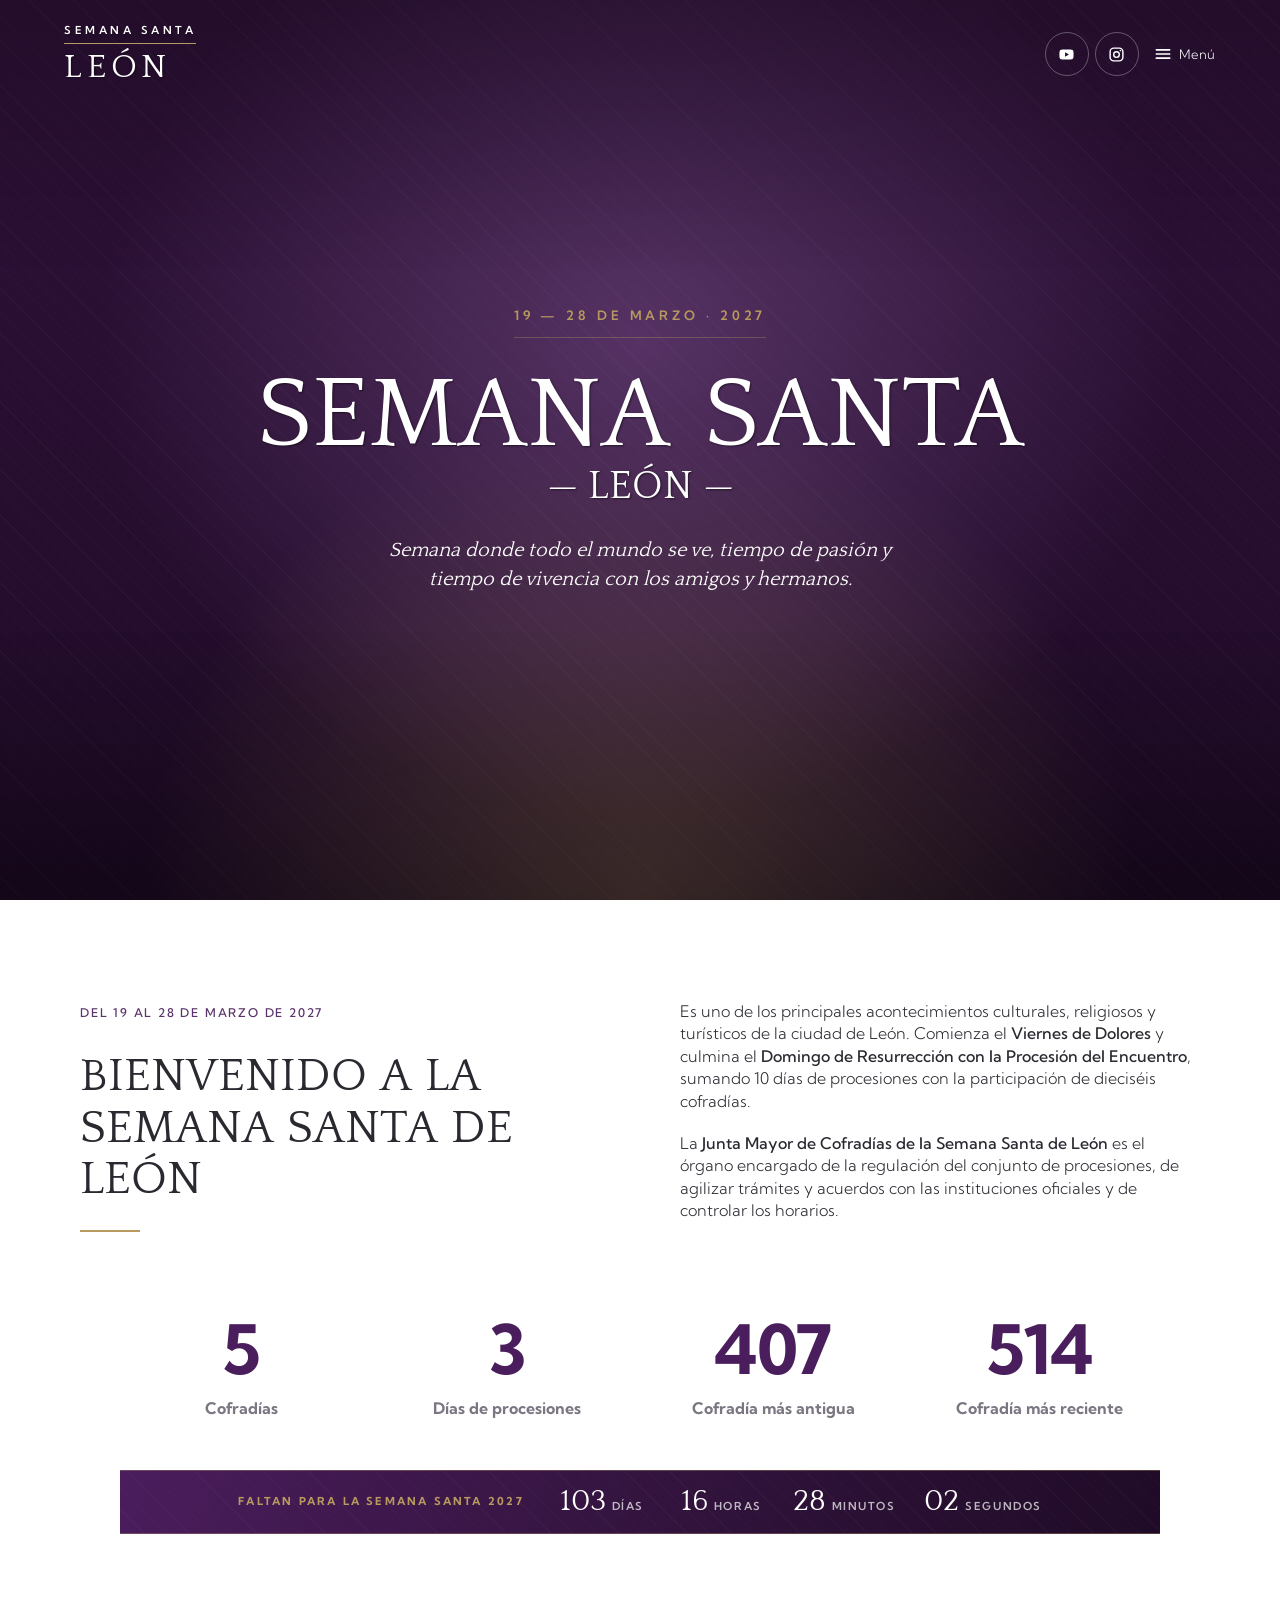
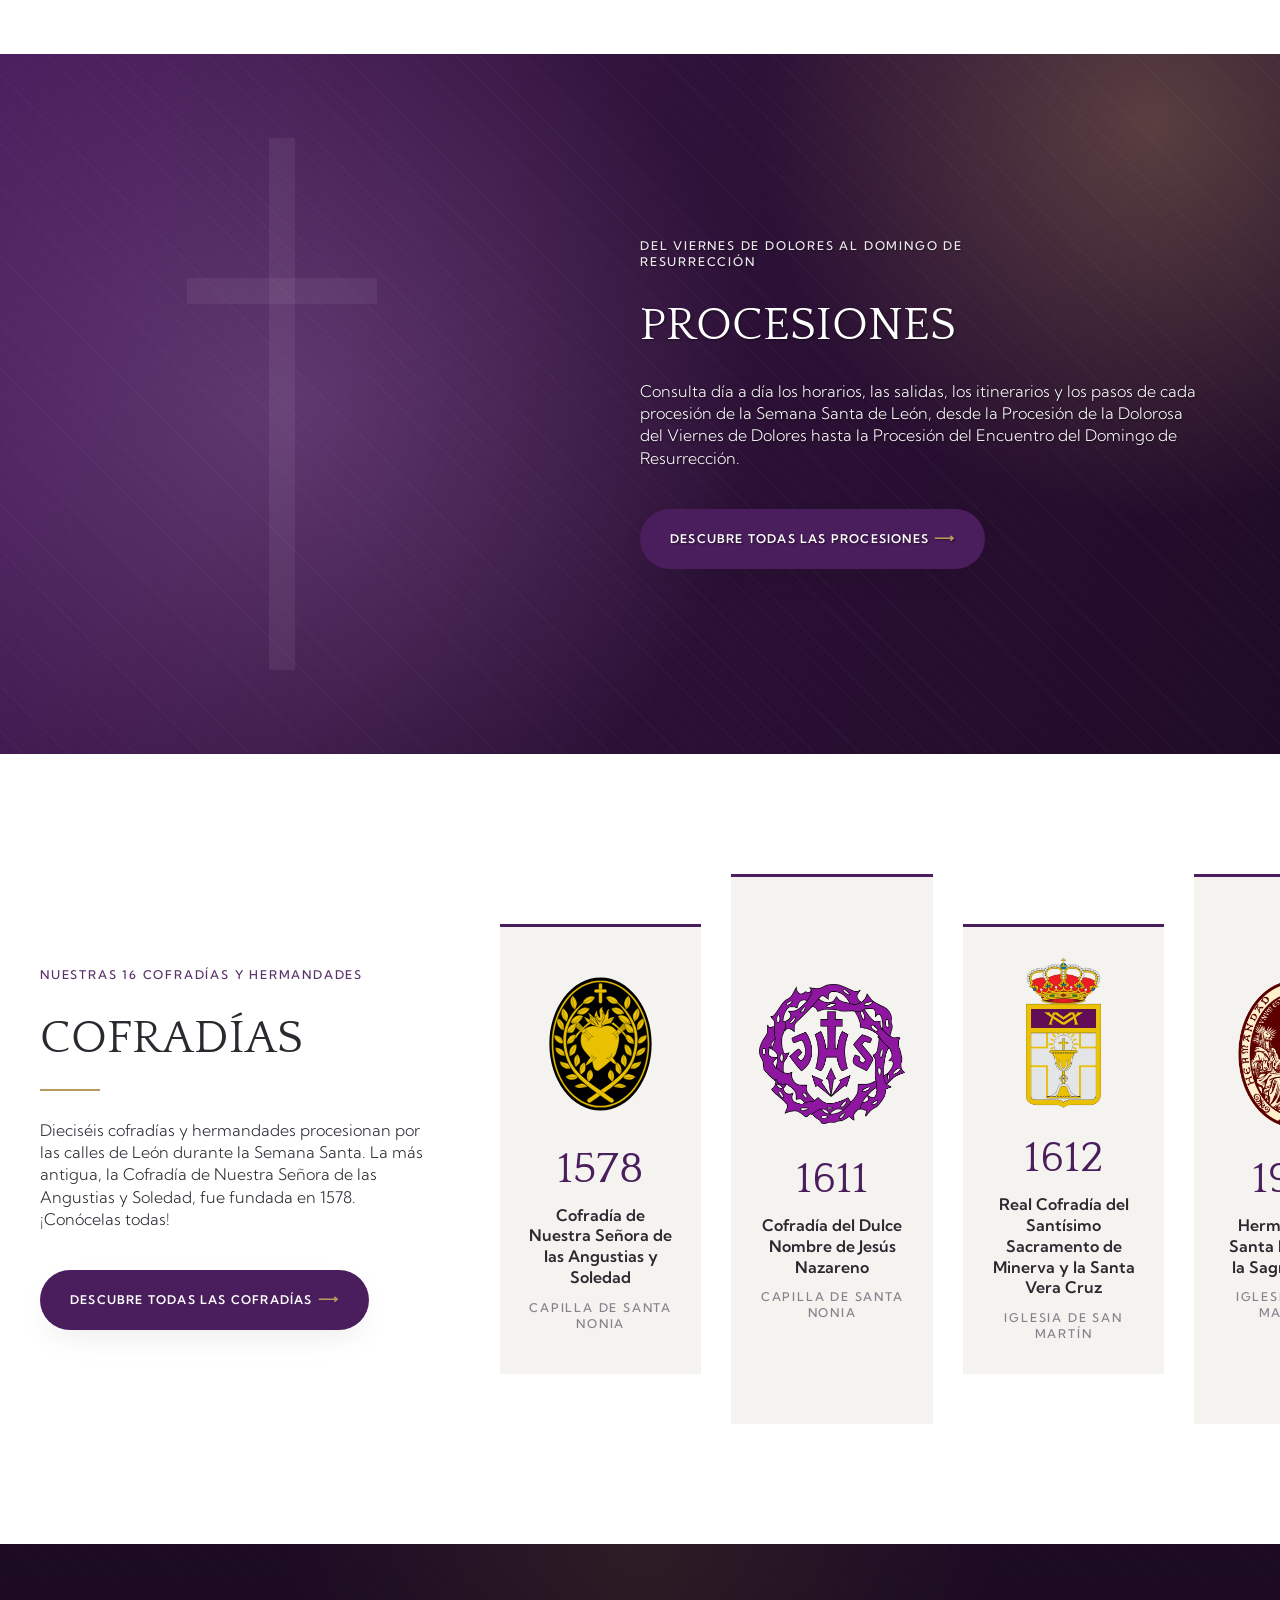
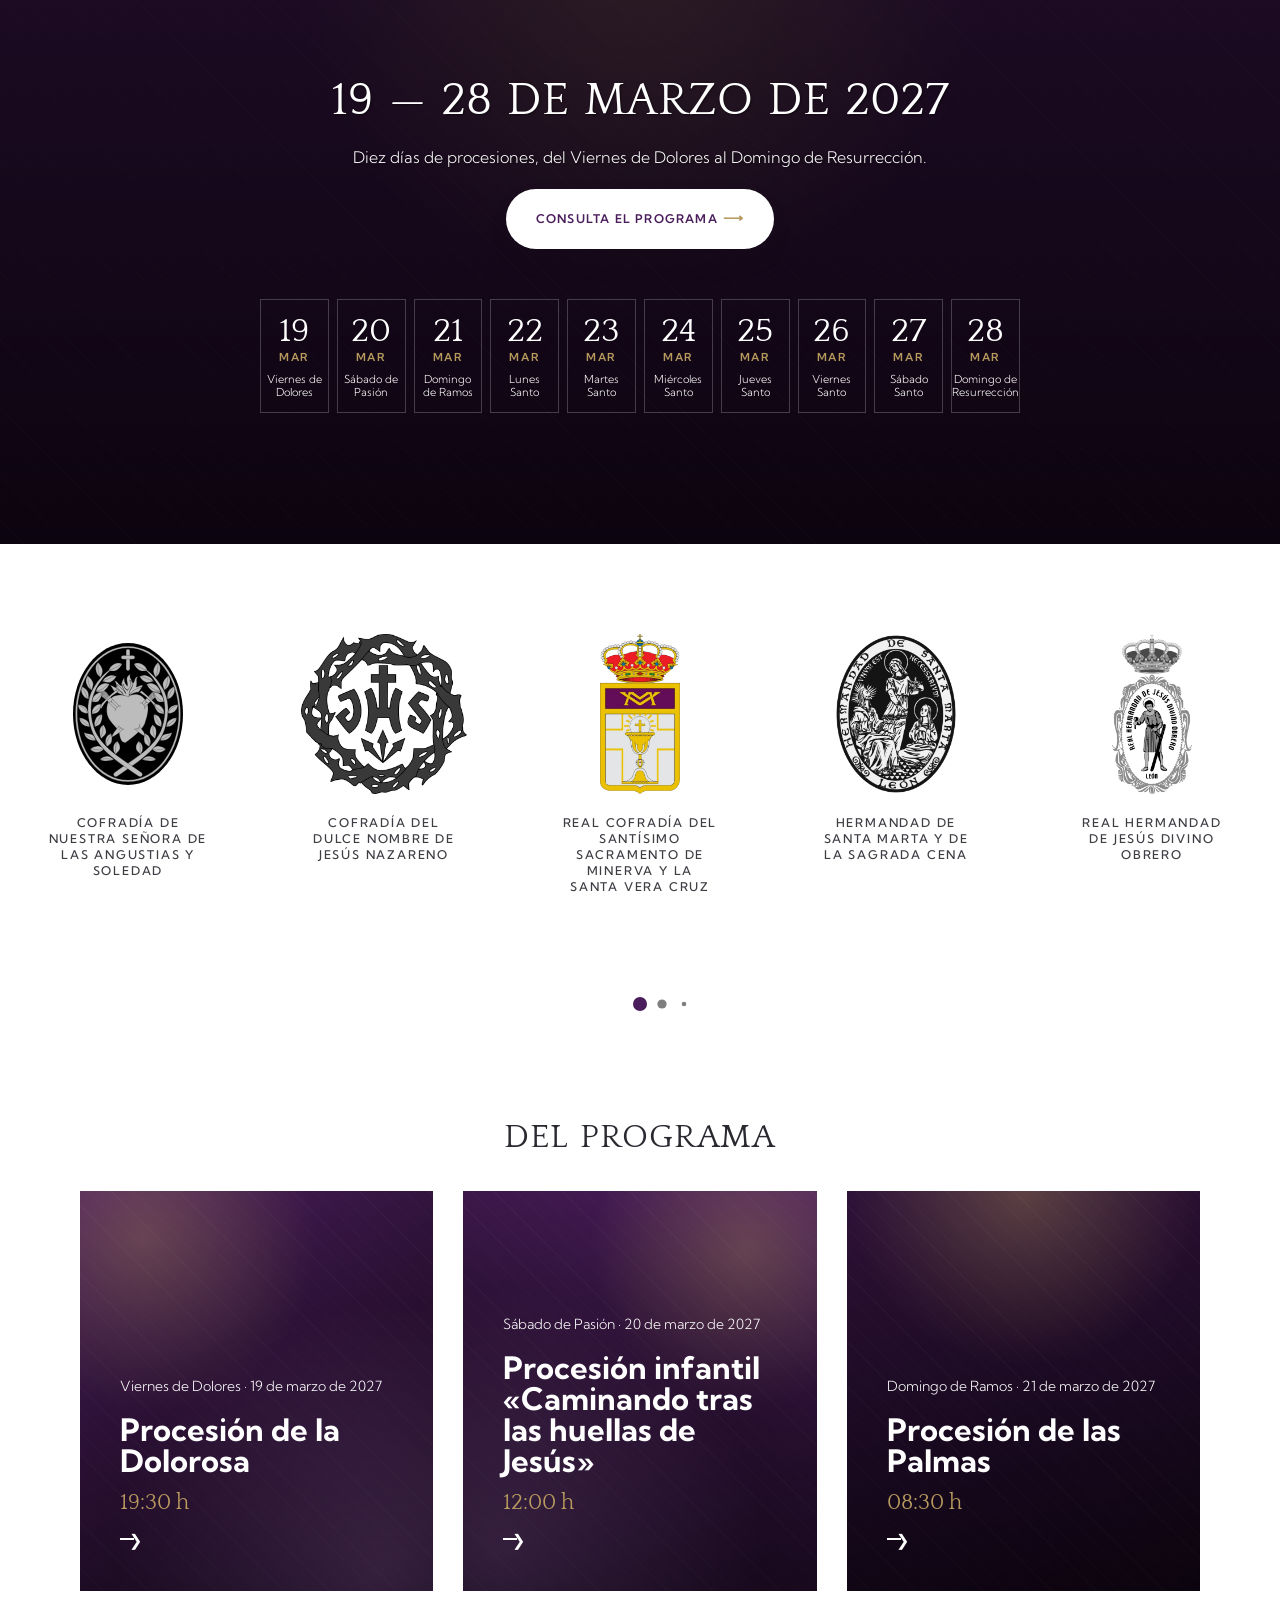
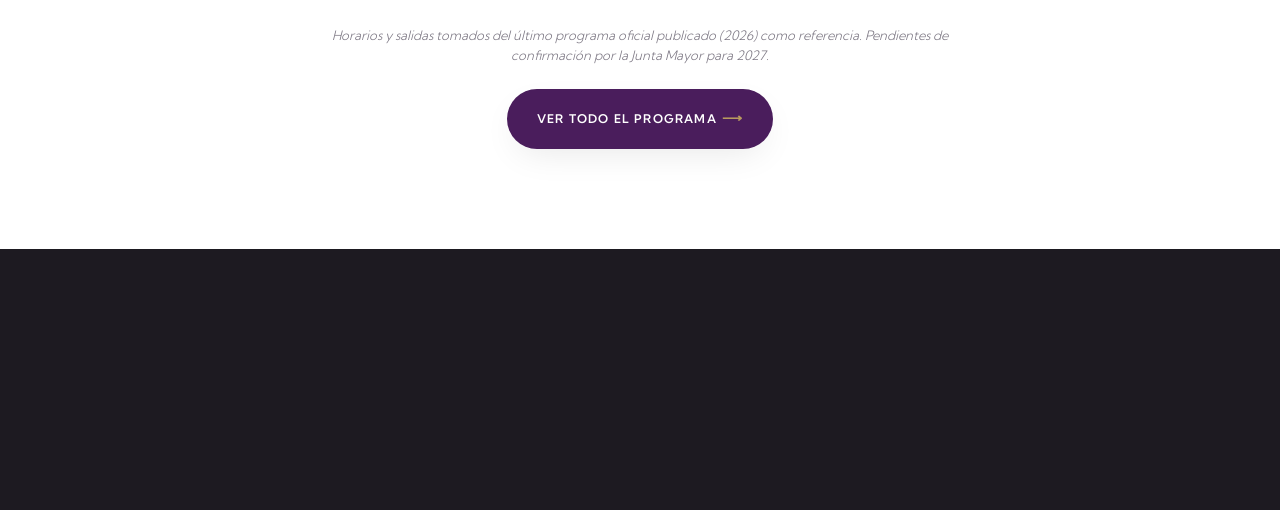
==== commit 7f23a2a0: "Add files via upload" ====
--- a/index.html
+++ b/index.html
@@ -110,20 +110,39 @@
 							</div>
 						</div>
 
+						<!-- Las cifras se calculan desde data.js (el HTML solo es el valor por defecto) -->
 						<ul id="intro-data" class="intro-data">
 							<li>
-								<span class="number"><b>16</b></span>
+								<span class="number"><b data-stat="cofradias">16</b></span>
 								<p>Cofradías</p>
 							</li>
 							<li>
-								<span class="number"><b>10</b></span>
+								<span class="number"><b data-stat="dias">10</b></span>
 								<p>Días de procesiones</p>
 							</li>
 							<li>
-								<span class="number"><b>1578</b></span>
+								<span class="number"><b data-stat="antigua">1578</b></span>
 								<p>Cofradía más antigua</p>
 							</li>
+							<li>
+								<span class="number"><b data-stat="reciente">1994</b></span>
+								<p>Cofradía más reciente</p>
+							</li>
 						</ul>
+
+						<!-- Cuenta atrás hasta el inicio de la Semana Santa (fecha en data.js) -->
+						<div class="wrap">
+							<div class="countdown" id="countdown" aria-live="off">
+								<p class="countdown-title">Faltan para la Semana Santa <span data-countdown="edicion">2027</span></p>
+								<ol class="countdown-units">
+									<li><b data-unit="dias">--</b><span>Días</span></li>
+									<li><b data-unit="horas">--</b><span>Horas</span></li>
+									<li><b data-unit="minutos">--</b><span>Minutos</span></li>
+									<li><b data-unit="segundos">--</b><span>Segundos</span></li>
+								</ol>
+								<p class="countdown-done" hidden>Ya está aquí la Semana Santa</p>
+							</div>
+						</div>
 					</section>
 
 					<!-- Procesiones -->
--- a/styles.css
+++ b/styles.css
@@ -814,24 +814,25 @@
 	margin: 30px 0 0 0;
 }
 
+/* Cuatro estadísticas en un único bloque: siempre una fila de 4 columnas */
 .intro-data {
 	list-style: none;
 	margin: 0 auto;
-	display: flex;
-	align-items: center;
-	justify-content: center;
+	display: grid;
+	grid-template-columns: repeat(4, minmax(0, 1fr));
+	align-items: start;
+	column-gap: 24px;
 	padding: 70px 0 0 0;
-	max-width: 900px;
+	max-width: 1040px;
 }
 
 .intro-data li {
 	display: flex;
 	flex-direction: column;
 	align-items: center;
-	justify-content: center;
+	justify-content: flex-start;
 	text-align: center;
-	padding: 0 40px;
-	width: 100%;
+	min-width: 0;
 }
 
 .intro-data .number,
@@ -1602,8 +1603,7 @@
 }
 
 @media (max-width: 768px) {
-	.intro-data { padding: 40px 30px 0 30px; }
-	.intro-data li { padding: 0; }
+	.intro-data { padding: 40px 30px 0 30px; column-gap: 16px; }
 	.intro-data .number, .intro-data .number b { font-size: 40px; }
 	.home-brotherhoods .content-wrap { max-width: calc(100% - 30px); padding-bottom: 50px; }
 	.brotherhood-card { height: 380px; }
@@ -1616,8 +1616,6 @@
 }
 
 @media (max-width: 650px) {
-	.intro-data li { align-items: flex-start; }
-	.intro-data li + li { padding-left: 40px; }
 	.pennants { min-height: initial; }
 	.pennants .logo img { max-height: 134px; }
 	.pennants .logo .pre { font-size: 10px; line-height: 1.25; max-width: 170px; }
@@ -1630,10 +1628,10 @@
 	.post-wrapper .post-title { font-size: 26px; }
 	.button { font-size: 11.5px; padding: 20px 30px; line-height: 1.3; width: 100%; }
 	.button::after { margin: 0; }
-	.intro-data { padding: 35px 20px 0 20px; }
-	.intro-data li + li { padding-left: 30px; }
-	.intro-data .number, .intro-data .number b { font-size: 30px; }
-	.intro-data li p { font-size: 14px; font-weight: 600; }
+	/* Móvil: las 4 cifras siguen en una fila; tipografía fluida para que quepan desde 320px */
+	.intro-data { padding: 35px 20px 0 20px; column-gap: 8px; }
+	.intro-data .number, .intro-data .number b { font-size: clamp(20px, 6.4vw, 30px); }
+	.intro-data li p { font-size: clamp(10px, 3vw, 13px); font-weight: 600; line-height: 1.25; margin-top: 4px; hyphens: auto; -webkit-hyphens: auto; }
 	.home-brotherhoods .content-wrap { max-width: calc(100% - 20px); padding-bottom: 40px; }
 	.home-brotherhoods { margin: 60px 0 0 0; }
 	.brotherhood-card { height: 360px; padding: 28px 20px; }
@@ -1807,8 +1805,9 @@
 	display: flex;
 	align-items: center;
 	justify-content: center;
+	--logo-h: 170px;
 	width: 100%;
-	height: 170px;
+	height: var(--logo-h);
 	margin-bottom: 22px;
 }
 
@@ -1816,8 +1815,10 @@
 	display: block;
 	width: auto;
 	height: auto;
+	min-width: 0;
+	min-height: 0;
 	max-width: 100%;
-	max-height: 100%;
+	max-height: var(--logo-h);
 	object-fit: contain;
 	transition: transform .5s ease-in-out;
 }
@@ -2197,7 +2198,7 @@
 	.archive-cofradias nav ul { gap: 18px; }
 	.archive-cofradias .brotherhood-link { padding: 26px 16px 22px; }
 	.archive-cofradias nav .title { font-size: 17px; }
-	.archive-cofradias .logo-box { height: 150px; }
+	.archive-cofradias .logo-box { --logo-h: 150px; }
 }
 
 @media (max-width: 900px) {
@@ -2230,7 +2231,7 @@
 @media (max-width: 680px) {
 	.archive-cofradias nav ul { grid-template-columns: repeat(2, minmax(0, 1fr)); gap: 12px; }
 	.archive-cofradias .brotherhood-link { padding: 20px 10px 16px; }
-	.archive-cofradias .logo-box { height: clamp(96px, 30vw, 140px); margin-bottom: 14px; }
+	.archive-cofradias .logo-box { --logo-h: clamp(96px, 30vw, 140px); margin-bottom: 14px; }
 	.archive-cofradias nav .title { font-size: clamp(13px, 3.6vw, 16px); word-spacing: 0; margin-bottom: 10px; }
 	.archive-cofradias nav .pre { font-size: 10px; letter-spacing: 1px; padding-top: 8px; }
 	.archive-cofradias nav .sede { font-size: 12px; }
@@ -2332,18 +2333,22 @@
 
 /* Escudo directamente sobre el fondo blanco: sin tarjeta, borde ni fondo */
 .ficha-logo {
+	--logo-h: 220px;
 	display: flex;
 	align-items: center;
 	justify-content: center;
-	height: 220px;
-}
-
+	height: var(--logo-h);
+}
+
+/* Límite en px (no en %): Safari/iOS ignora max-height: 100% en hijos de flex */
 .ficha-logo img {
 	display: block;
 	width: auto;
 	height: auto;
+	min-width: 0;
+	min-height: 0;
 	max-width: 100%;
-	max-height: 100%;
+	max-height: var(--logo-h);
 	object-fit: contain;
 }
 
@@ -2632,7 +2637,7 @@
 
 @media (max-width: 680px) {
 	.ficha-intro { grid-template-columns: 1fr; gap: 26px; text-align: center; padding-bottom: 40px; }
-	.ficha-logo { height: 170px; }
+	.ficha-logo { --logo-h: 170px; }
 	.ficha-summary { text-align: left; }
 	.ficha-summary p:not(.pre) { font-size: 17px; }
 	.ficha-section { padding: 38px 0; }
@@ -2649,3 +2654,141 @@
 	.ficha-facts { grid-template-columns: 1fr; }
 	.procesion-card-name { font-size: 19px; }
 }
+
+/* ==========================================================================
+   FASE 4: contador, repertorio, menú en mayúsculas, nota del programa
+   ========================================================================== */
+
+/* Menú flotante: todas las opciones en mayúsculas (solo presentación) */
+#mobile-dropdown .menu a {
+	text-transform: uppercase;
+	letter-spacing: .06em;
+}
+#mobile-dropdown .menu > li > a { font-size: 15px; }
+#mobile-dropdown .menu li ul a { font-size: 12.5px; }
+
+/* Nota de horarios bajo "Programa día a día": centrada ("p:last-child" anulaba el margin auto) */
+.programa-header .programa-note {
+	margin: 14px auto 0;
+	text-align: center;
+}
+
+/* Cuenta atrás (home): franja delgada bajo las estadísticas */
+.countdown {
+	display: flex;
+	align-items: center;
+	justify-content: center;
+	flex-wrap: wrap;
+	gap: 10px 36px;
+	max-width: 1040px;
+	margin: 50px auto 0;
+	padding: 16px 28px;
+	color: #fff;
+	background-color: var(--purple-dark);
+	background-image: var(--pattern-lines), linear-gradient(110deg, var(--purple) 0%, var(--purple-dark) 60%, var(--purple-deep) 100%);
+	border-top: 1px solid var(--gold-soft);
+	border-bottom: 1px solid var(--gold-soft);
+}
+
+.countdown-title {
+	margin: 0;
+	font-size: 11px;
+	font-weight: 700;
+	letter-spacing: .2em;
+	text-transform: uppercase;
+	color: var(--gold);
+}
+
+.countdown-units {
+	display: flex;
+	align-items: baseline;
+	gap: 26px;
+	margin: 0;
+	padding: 0;
+	list-style: none;
+}
+
+.countdown-units li {
+	display: flex;
+	align-items: baseline;
+	gap: 6px;
+}
+
+.countdown-units b {
+	min-width: 2ch;
+	font-family: var(--font-serif);
+	font-size: 30px;
+	font-weight: 400;
+	line-height: 1;
+	text-align: right;
+	font-variant-numeric: tabular-nums;
+}
+
+.countdown-units span {
+	font-size: 11px;
+	font-weight: 600;
+	letter-spacing: .14em;
+	text-transform: uppercase;
+	color: rgb(255 255 255 / 70%);
+}
+
+/* "hidden" debe ganar al display:flex de las piezas del contador */
+.countdown [hidden] { display: none !important; }
+
+.countdown-done {
+	margin: 0;
+	font-family: var(--font-serif);
+	font-size: 22px;
+	text-transform: uppercase;
+	letter-spacing: .08em;
+	text-align: center;
+}
+
+@media (max-width: 768px) {
+	.countdown { flex-direction: column; gap: 10px; padding: 14px 16px; margin-top: 40px; }
+	.countdown-units { gap: 18px; }
+}
+
+@media (max-width: 525px) {
+	.countdown { margin-top: 32px; }
+	.countdown-title { font-size: 10px; letter-spacing: .16em; text-align: center; }
+	.countdown-units { width: 100%; justify-content: space-between; gap: 6px; }
+	.countdown-units li { flex-direction: column; align-items: center; gap: 4px; }
+	.countdown-units b { min-width: 0; font-size: clamp(22px, 7vw, 28px); text-align: center; }
+	.countdown-units span { font-size: 9.5px; letter-spacing: .1em; }
+	.countdown-done { font-size: 18px; }
+}
+
+/* Repertorio de cada banda */
+.banda-repertorio {
+	margin-top: 6px;
+	padding-top: 14px;
+	border-top: 1px solid var(--stone-dark);
+}
+
+.banda-repertorio-title {
+	margin: 0 0 8px;
+	font-family: var(--font-sans);
+	font-size: 12px;
+	font-weight: 700;
+	letter-spacing: .14em;
+	line-height: 1.2;
+	word-spacing: normal;
+	color: var(--purple);
+}
+
+.repertorio-list {
+	margin: 0;
+	padding: 0 0 0 20px;
+}
+
+.repertorio-list li { padding: 3px 0; font-size: 14px; line-height: 1.35; }
+.repertorio-list li::marker { color: var(--gold); }
+.repertorio-autor { display: block; font-size: 12.5px; color: var(--muted); }
+
+.repertorio-empty {
+	margin: 0;
+	font-size: 13px;
+	font-style: italic;
+	color: var(--muted);
+}
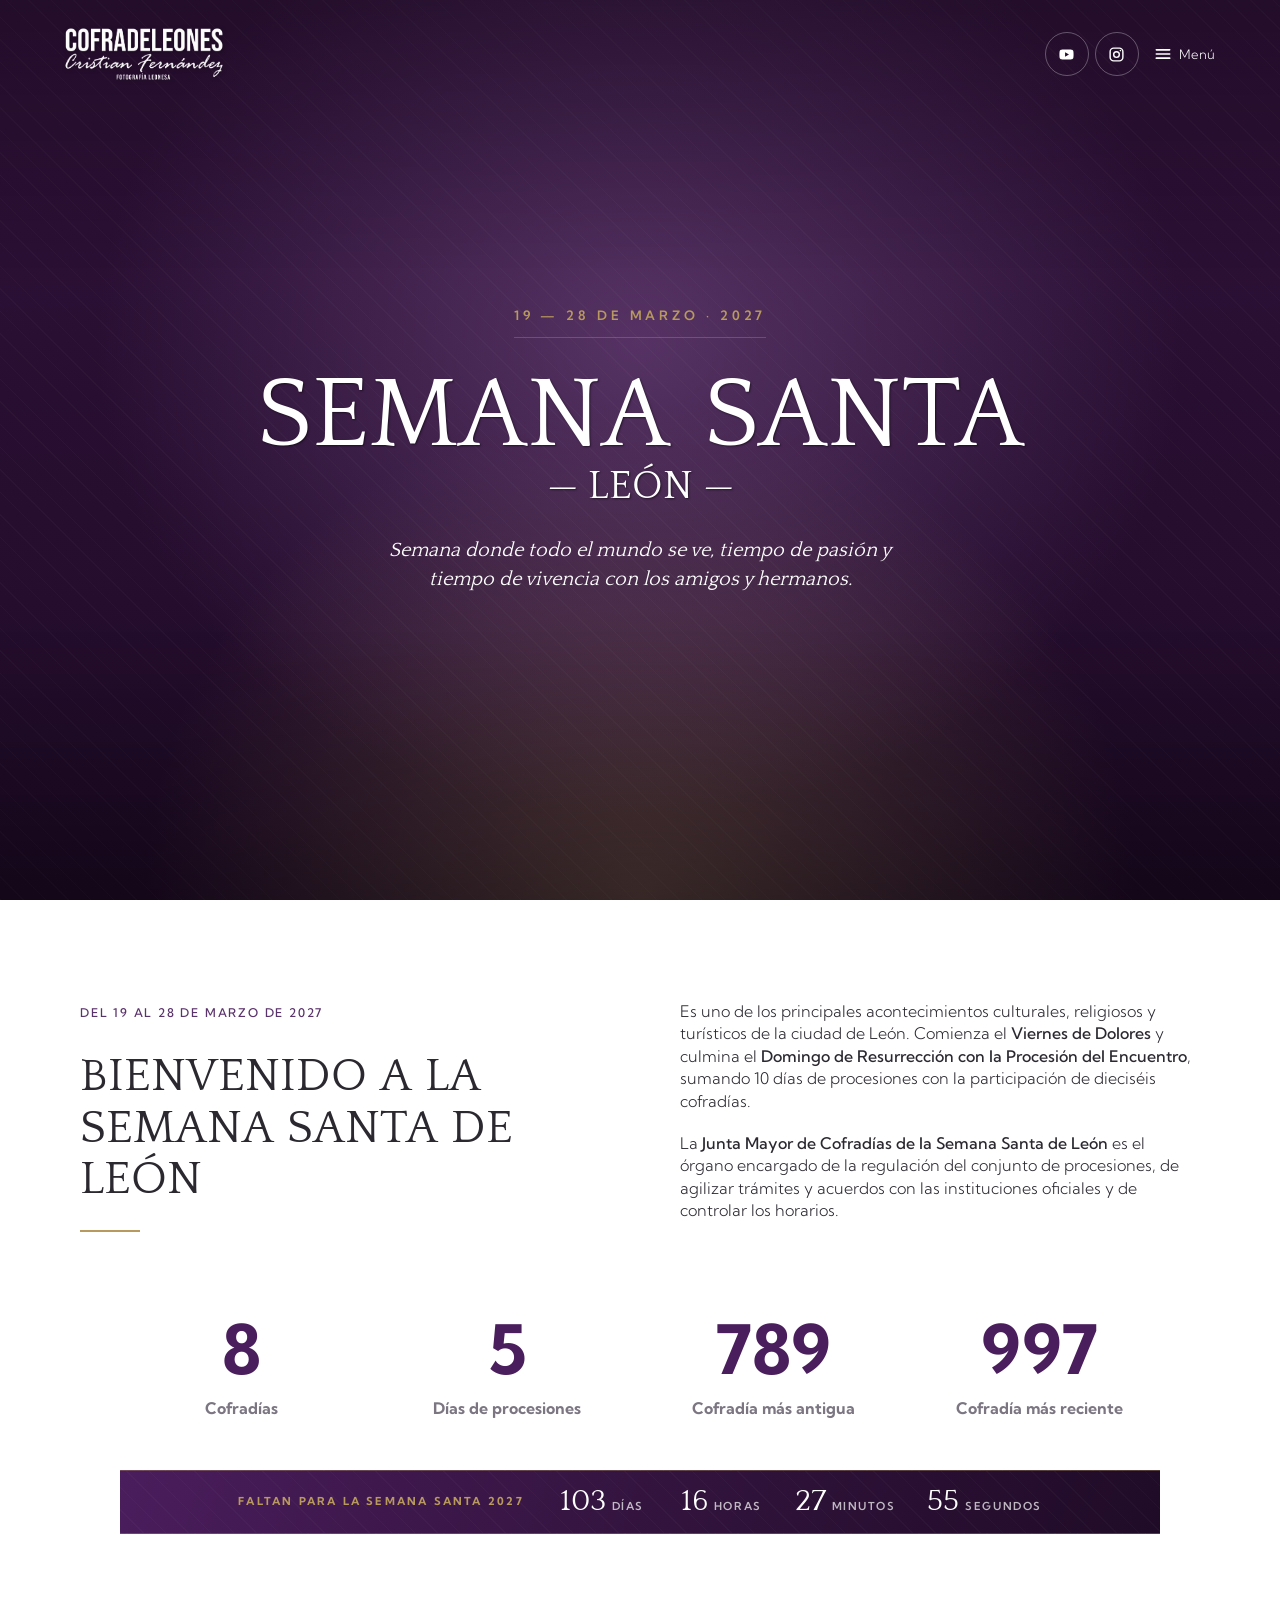
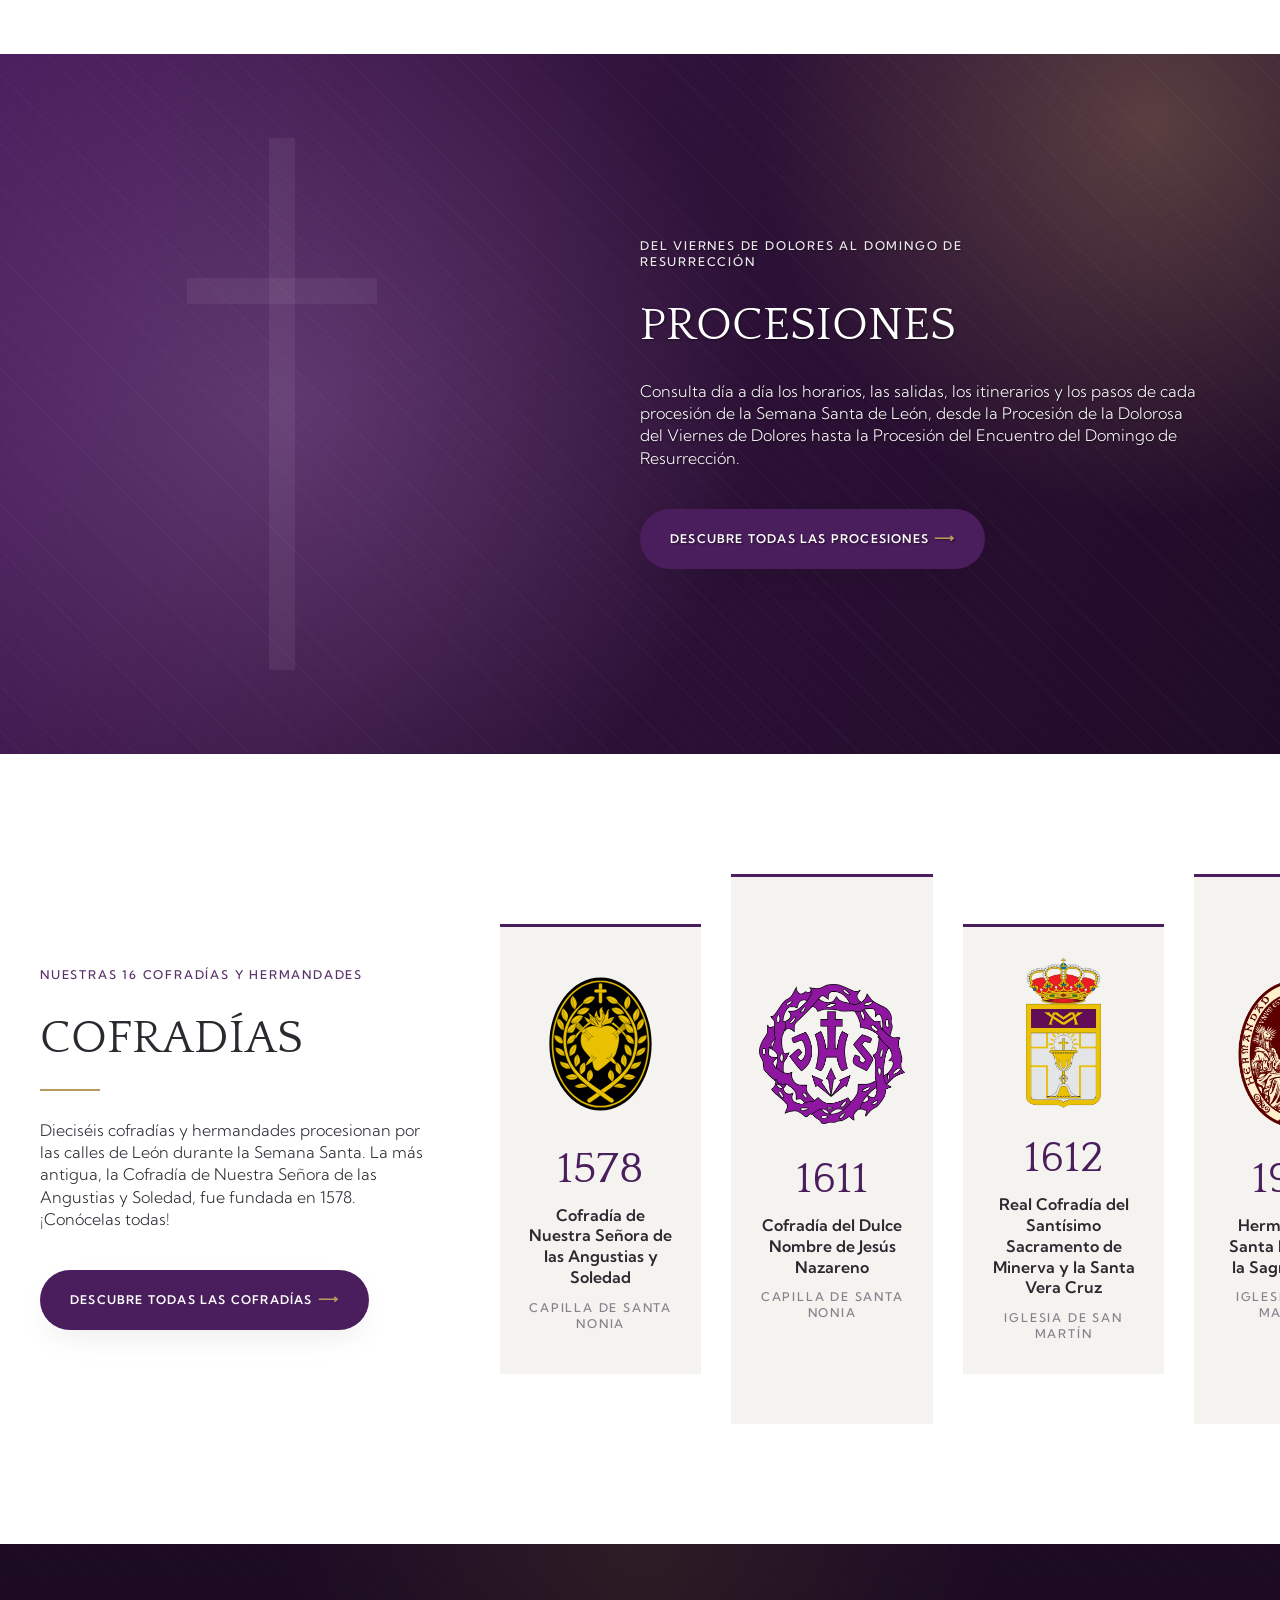
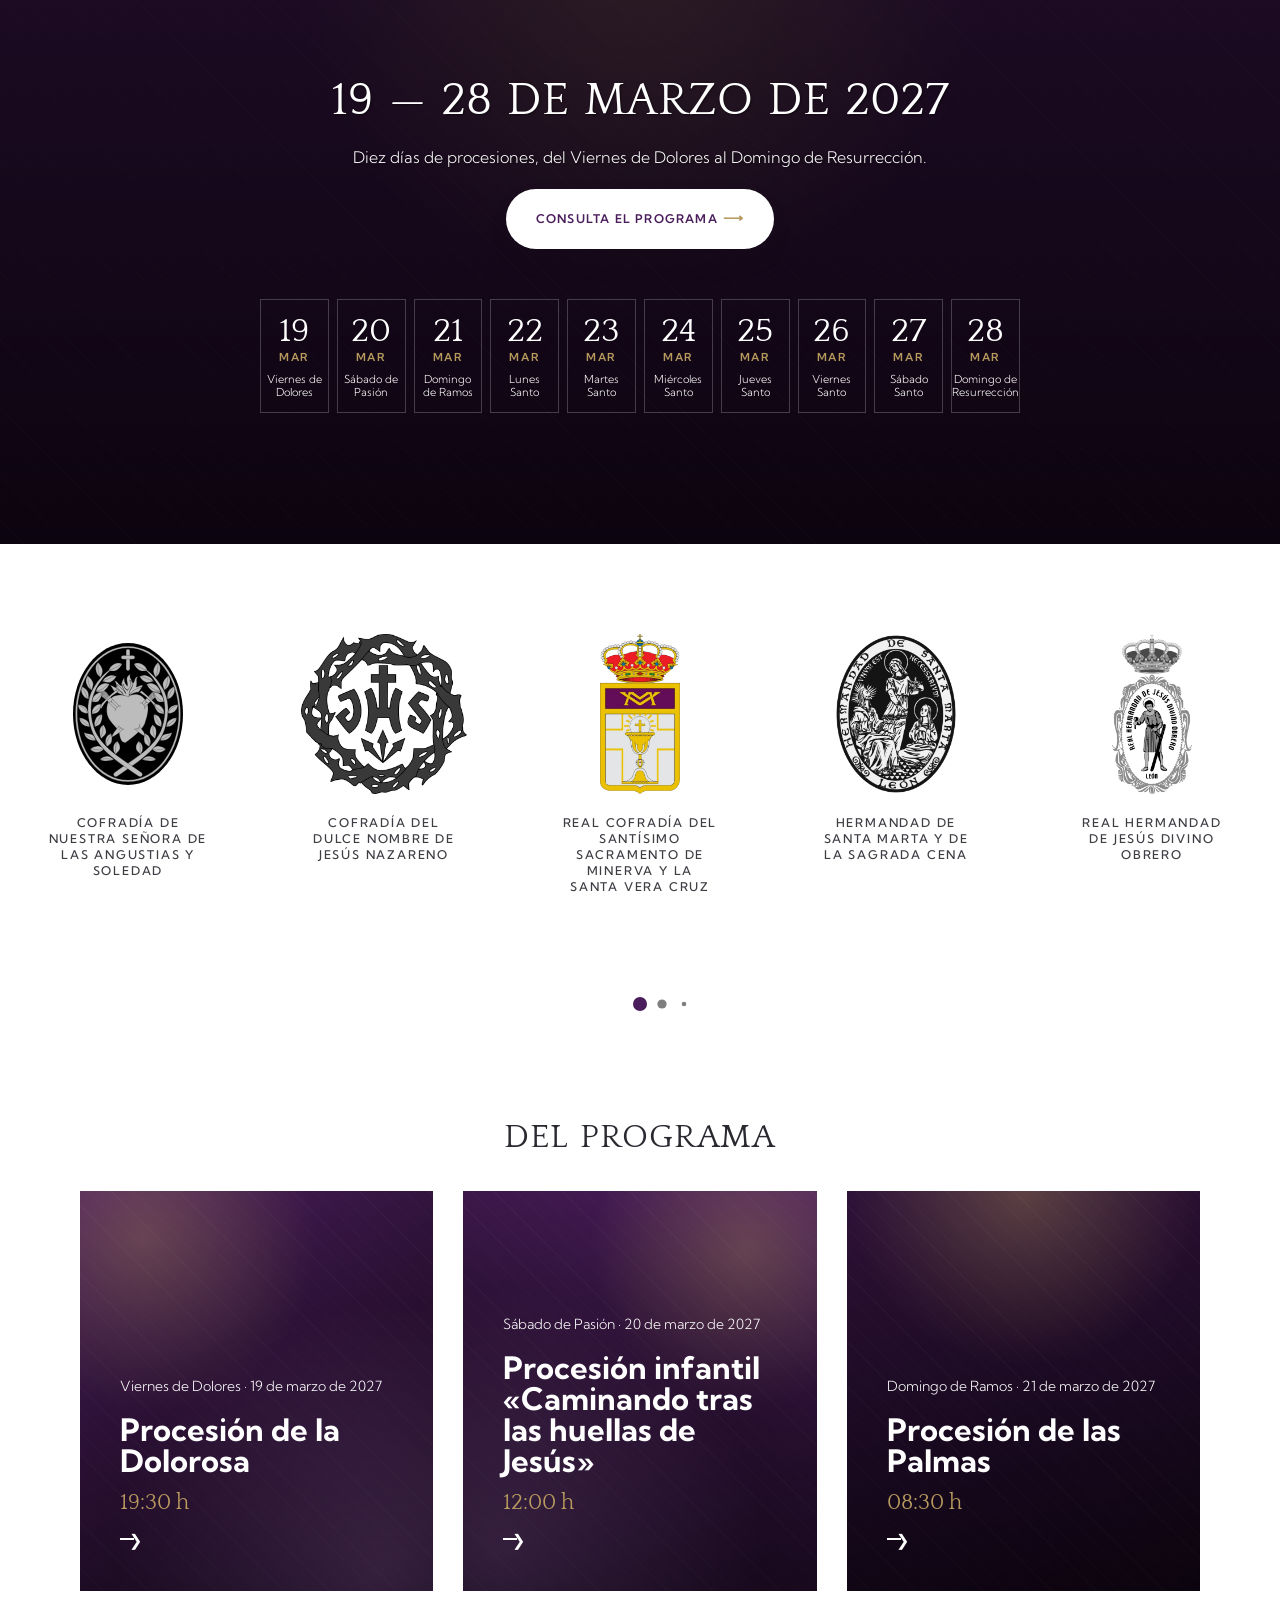
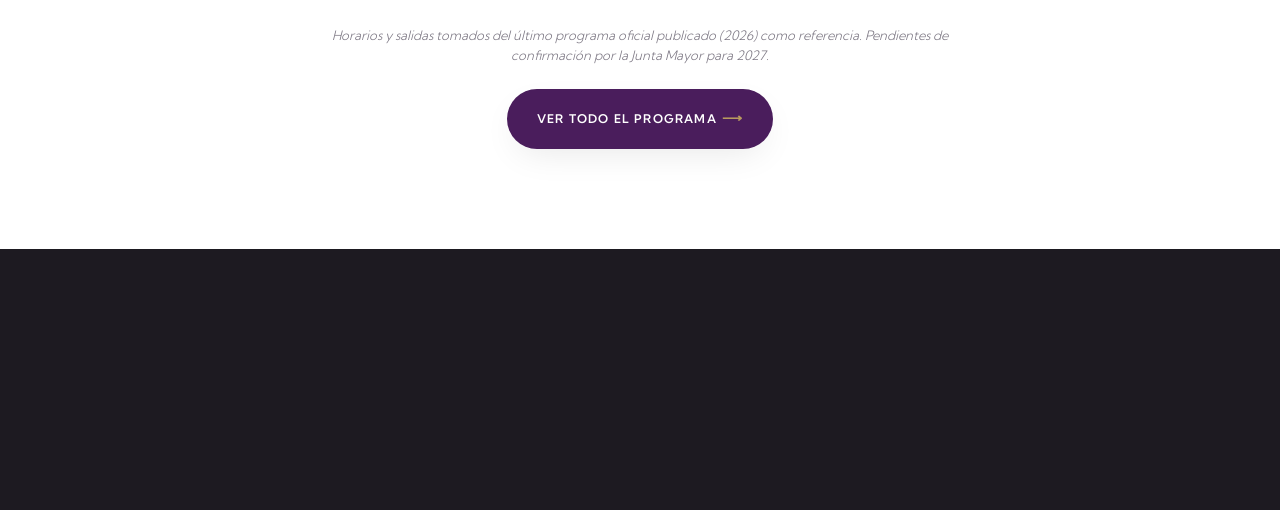
==== commit 14a4d141: "Add files via upload" ====
--- a/index.html
+++ b/index.html
@@ -29,9 +29,8 @@
 
 					<div id="site-logo">
 						<div id="site-logo-inner">
-							<a href="index.html" class="custom-logo-link text-logo" rel="home" aria-current="page">
-								<span class="text-logo-top">Semana Santa</span>
-								<span class="text-logo-main">León</span>
+							<a href="index.html" class="custom-logo-link image-logo" rel="home" aria-current="page">
+								<img src="img/logo-web.png" width="461" height="156" alt="Cofradeleones · Inicio" fetchpriority="high" decoding="async">
 							</a>
 						</div>
 					</div>
--- a/styles.css
+++ b/styles.css
@@ -218,14 +218,30 @@
 
 #transparent-header-wrap { position: relative; }
 
+/* Cabecera fija: acompaña al usuario al hacer scroll.
+   Transparente sobre la portada; con fondo morado al bajar (clase .is-scrolled desde main.js). */
 #site-header {
-	position: absolute;
-	top: 17px;
+	position: fixed;
+	top: 0;
 	left: 0;
 	width: 100%;
+	padding-top: 17px;
 	background-color: transparent;
 	z-index: 9999;
-}
+	transition: background-color .3s ease, box-shadow .3s ease, padding .3s ease;
+}
+
+#site-header.is-scrolled {
+	padding-top: 0;
+	background-color: rgb(31 11 39 / 94%);
+	box-shadow: 0 6px 20px -8px rgb(0 0 0 / 45%);
+	border-bottom: 1px solid var(--gold-soft);
+}
+
+#site-header.is-scrolled #site-logo-inner { height: 64px; }
+
+/* Los anclajes (#día, #procesión…) no quedan tapados por la cabecera fija */
+html { scroll-padding-top: 84px; }
 
 #site-header-inner {
 	position: relative;
@@ -242,38 +258,28 @@
 	height: 74px;
 }
 
-/* Logo en texto */
-.text-logo {
+/* Logo en imagen (PNG con transparencia, proporción 461×156).
+   Se fija la altura y el ancho sale solo: nunca se deforma ni crece la cabecera. */
+.image-logo {
 	display: inline-flex;
-	flex-direction: column;
-	align-items: flex-start;
-	color: #fff;
-	font-family: var(--font-serif);
-	text-transform: uppercase;
-	line-height: 1;
-	text-shadow: 1px 1px 2px rgb(0 0 0 / 35%);
-}
-
-.text-logo:hover,
-.text-logo:focus-visible { color: #fff; }
-
-.text-logo-top {
-	font-family: var(--font-sans);
-	font-size: 11px;
-	font-weight: 600;
-	letter-spacing: .32em;
-	padding-bottom: 7px;
-	margin-bottom: 6px;
-	border-bottom: 1px solid var(--gold);
-}
-
-.text-logo-main {
-	font-size: 34px;
-	letter-spacing: .14em;
-	transition: letter-spacing .3s ease;
-}
-
-.text-logo:hover .text-logo-main { letter-spacing: .2em; }
+	align-items: center;
+	flex-shrink: 0;
+	line-height: 0;
+}
+
+.image-logo img {
+	display: block;
+	width: auto;
+	height: 54px;
+	max-width: none;
+	filter: drop-shadow(1px 1px 2px rgb(0 0 0 / 35%));
+	transition: height .3s ease, opacity .3s ease;
+}
+
+.image-logo:hover img,
+.image-logo:focus-visible img { opacity: .85; }
+
+#site-header.is-scrolled .image-logo img { height: 46px; }
 
 /* Navegación desktop */
 
@@ -583,9 +589,11 @@
 }
 
 @media (max-width: 525px) {
-	#site-header { top: 15px; }
-	.text-logo-top { font-size: 9px; letter-spacing: .26em; padding-bottom: 5px; margin-bottom: 5px; }
-	.text-logo-main { font-size: 26px; }
+	#site-header { padding-top: 15px; }
+	#site-header.is-scrolled { padding-top: 0; }
+	#site-header.is-scrolled #site-logo-inner { height: 58px; }
+	.image-logo img { height: clamp(34px, 11vw, 42px); }
+	#site-header.is-scrolled .image-logo img { height: clamp(32px, 10vw, 38px); }
 	.header-actions { gap: 8px; }
 	.header-social { gap: 4px; }
 	.header-social .social-link { width: 40px; height: 40px; font-size: 16px; }
@@ -2792,3 +2800,246 @@
 	font-style: italic;
 	color: var(--muted);
 }
+
+/* Ficha completa (con repertorio y/o fotos): ocupa toda la fila de la rejilla */
+.banda-card--completa {
+	grid-column: 1 / -1;
+	gap: 14px;
+	padding: 30px 32px 32px;
+}
+
+.banda-card--completa .banda-card-name {
+	font-family: var(--font-serif);
+	font-size: 24px;
+	font-weight: 400;
+	line-height: 1.25;
+}
+
+.banda-repertorio-count {
+	margin-left: 8px;
+	font-weight: 600;
+	letter-spacing: .08em;
+	color: var(--muted);
+}
+
+/* Lista larga: reparto en columnas, cada pieza sin partir */
+.banda-card--completa .repertorio-list {
+	columns: 3 240px;
+	column-gap: 40px;
+}
+
+.banda-card--completa .repertorio-list li {
+	break-inside: avoid;
+	padding: 5px 0;
+}
+
+/* Galería de la banda */
+.banda-galeria {
+	display: flex;
+	gap: 12px;
+	margin-top: 12px;
+}
+
+.banda-foto {
+	margin: 0;
+	overflow: hidden;
+	background: var(--stone-dark);
+}
+
+.banda-foto img {
+	display: block;
+	width: 100%;
+	height: 100%;
+	object-fit: cover;
+}
+
+/* Dos fotos: cada una crece según su proporción → misma altura y sin recorte */
+.banda-galeria--n2 .banda-foto { flex: var(--ar) 1 0; aspect-ratio: var(--ar); }
+
+/* Tres fotos: principal a la izquierda y dos secundarias apiladas.
+   Columnas calculadas para que las proporciones originales casi coincidan (recorte mínimo). */
+.banda-galeria--n3 {
+	display: grid;
+	grid-template-columns: 2.4fr 1fr;
+	grid-template-rows: auto auto;
+}
+
+/* La principal toma la altura de las dos secundarias (no la impone) */
+.banda-galeria--n3 .banda-foto:first-child { grid-row: 1 / span 2; position: relative; }
+.banda-galeria--n3 .banda-foto:first-child img { position: absolute; inset: 0; }
+.banda-galeria--n3 .banda-foto:not(:first-child) { aspect-ratio: var(--ar); }
+
+@media (max-width: 680px) {
+	.banda-card--completa { padding: 24px 20px; }
+	.banda-card--completa .banda-card-name { font-size: 20px; }
+	.banda-card--completa .repertorio-list { columns: 1; }
+
+	/* En móvil las fotos se apilan completas, sin recorte */
+	.banda-galeria,
+	.banda-galeria--n3 { display: flex; flex-direction: column; gap: 10px; }
+	.banda-galeria .banda-foto,
+	.banda-galeria--n3 .banda-foto:first-child { flex: none; aspect-ratio: var(--ar); }
+}
+
+/* ==========================================================================
+   MAPA DEL ITINERARIO
+   ========================================================================== */
+
+/* Fila "Mapa": mismo aspecto que las filas desplegables Itinerario / Pasos */
+.map-trigger {
+	display: flex;
+	align-items: center;
+	justify-content: space-between;
+	width: 100%;
+	min-height: 44px;
+	margin-top: 16px;
+	padding: 10px 0 0;
+	border: 0;
+	border-top: 1px solid var(--stone-dark);
+	background: none;
+	cursor: pointer;
+	font-family: var(--font-sans);
+	font-size: 12px;
+	font-weight: 700;
+	letter-spacing: .12em;
+	text-transform: uppercase;
+	color: var(--purple);
+	text-align: left;
+}
+
+.map-trigger .icon { width: 18px; height: 18px; color: var(--gold); transition: transform .3s ease; }
+.map-trigger:hover .icon,
+.map-trigger:focus-visible .icon { transform: translateX(3px); }
+.map-trigger:focus-visible { outline: 2px solid var(--gold); outline-offset: 3px; }
+
+.itinerary-extra-title {
+	margin: 14px 0 0;
+	font-size: 12px;
+	font-weight: 700;
+	letter-spacing: .1em;
+	text-transform: uppercase;
+	color: var(--purple);
+}
+
+/* Ventana del mapa */
+body.map-open { overflow: hidden; }
+
+.map-modal {
+	position: fixed;
+	inset: 0;
+	z-index: 100000;
+	display: flex;
+	align-items: center;
+	justify-content: center;
+	padding: 24px;
+	background: rgb(15 5 20 / 72%);
+}
+
+.map-modal[hidden] { display: none; }
+
+.map-modal-panel {
+	display: flex;
+	flex-direction: column;
+	width: min(1100px, 100%);
+	height: min(820px, 100%);
+	background: #fff;
+	border-top: 3px solid var(--purple);
+	box-shadow: 0 30px 60px -20px rgb(0 0 0 / 60%);
+	overflow: hidden;
+}
+
+.map-modal-header {
+	display: flex;
+	align-items: flex-start;
+	justify-content: space-between;
+	gap: 16px;
+	padding: 16px 20px;
+	border-bottom: 1px solid var(--stone-dark);
+}
+
+.map-modal-day { margin: 0 0 4px; color: var(--purple); }
+
+.map-modal-title {
+	margin: 0;
+	font-size: 22px;
+	line-height: 1.15;
+}
+
+.map-modal-close {
+	flex: 0 0 auto;
+	display: flex;
+	align-items: center;
+	justify-content: center;
+	width: 44px;
+	height: 44px;
+	border: 1px solid var(--stone-dark);
+	border-radius: 50%;
+	background: #fff;
+	color: var(--purple);
+	font-size: 20px;
+	cursor: pointer;
+}
+
+.map-modal-close:hover,
+.map-modal-close:focus-visible { background: var(--purple); border-color: var(--purple); color: #fff; }
+
+.map-modal-map {
+	position: relative;
+	flex: 1 1 auto;
+	min-height: 0;
+	background: #1d1a21;
+}
+
+.map-canvas { position: absolute; inset: 0; }
+
+.map-status {
+	position: absolute;
+	left: 50%;
+	top: 50%;
+	z-index: 500;
+	margin: 0;
+	padding: 10px 16px;
+	transform: translate(-50%, -50%);
+	background: rgb(255 255 255 / 92%);
+	color: var(--text);
+	font-size: 14px;
+	text-align: center;
+}
+
+.map-status[hidden] { display: none; }
+
+.map-modal-legend {
+	display: flex;
+	flex-wrap: wrap;
+	align-items: center;
+	gap: 8px 18px;
+	padding: 12px 20px;
+	border-top: 1px solid var(--stone-dark);
+	font-size: 13px;
+}
+
+.map-modal-legend .lg { display: inline-flex; align-items: center; gap: 8px; font-weight: 600; }
+.map-modal-legend .lg[hidden] { display: none; }
+.lg-route::before { content: ''; width: 26px; height: 5px; border-radius: 3px; background: #ffd24d; box-shadow: 0 0 0 2px #2f1239; }
+.lg-extra::before { content: ''; width: 26px; height: 0; border-top: 4px dashed #b58ad0; }
+.lg-start::before,
+.lg-end::before { content: ''; width: 12px; height: 12px; border-radius: 50%; border: 2px solid #fff; box-shadow: 0 0 0 1px var(--stone-dark); }
+.lg-start::before { background: #1f9d55; }
+.lg-end::before { background: #6b2a86; }
+
+.map-modal-note {
+	margin-left: auto;
+	font-size: 12px;
+	font-style: italic;
+	color: var(--muted);
+}
+
+@media (max-width: 680px) {
+	/* Móvil: el mapa ocupa toda la pantalla */
+	.map-modal { padding: 0; }
+	.map-modal-panel { width: 100%; height: 100%; height: 100dvh; border-top: 0; }
+	.map-modal-header { padding: 12px 14px; }
+	.map-modal-title { font-size: 18px; }
+	.map-modal-legend { padding: 10px 14px; gap: 6px 14px; font-size: 12px; }
+	.map-modal-note { margin-left: 0; width: 100%; }
+}
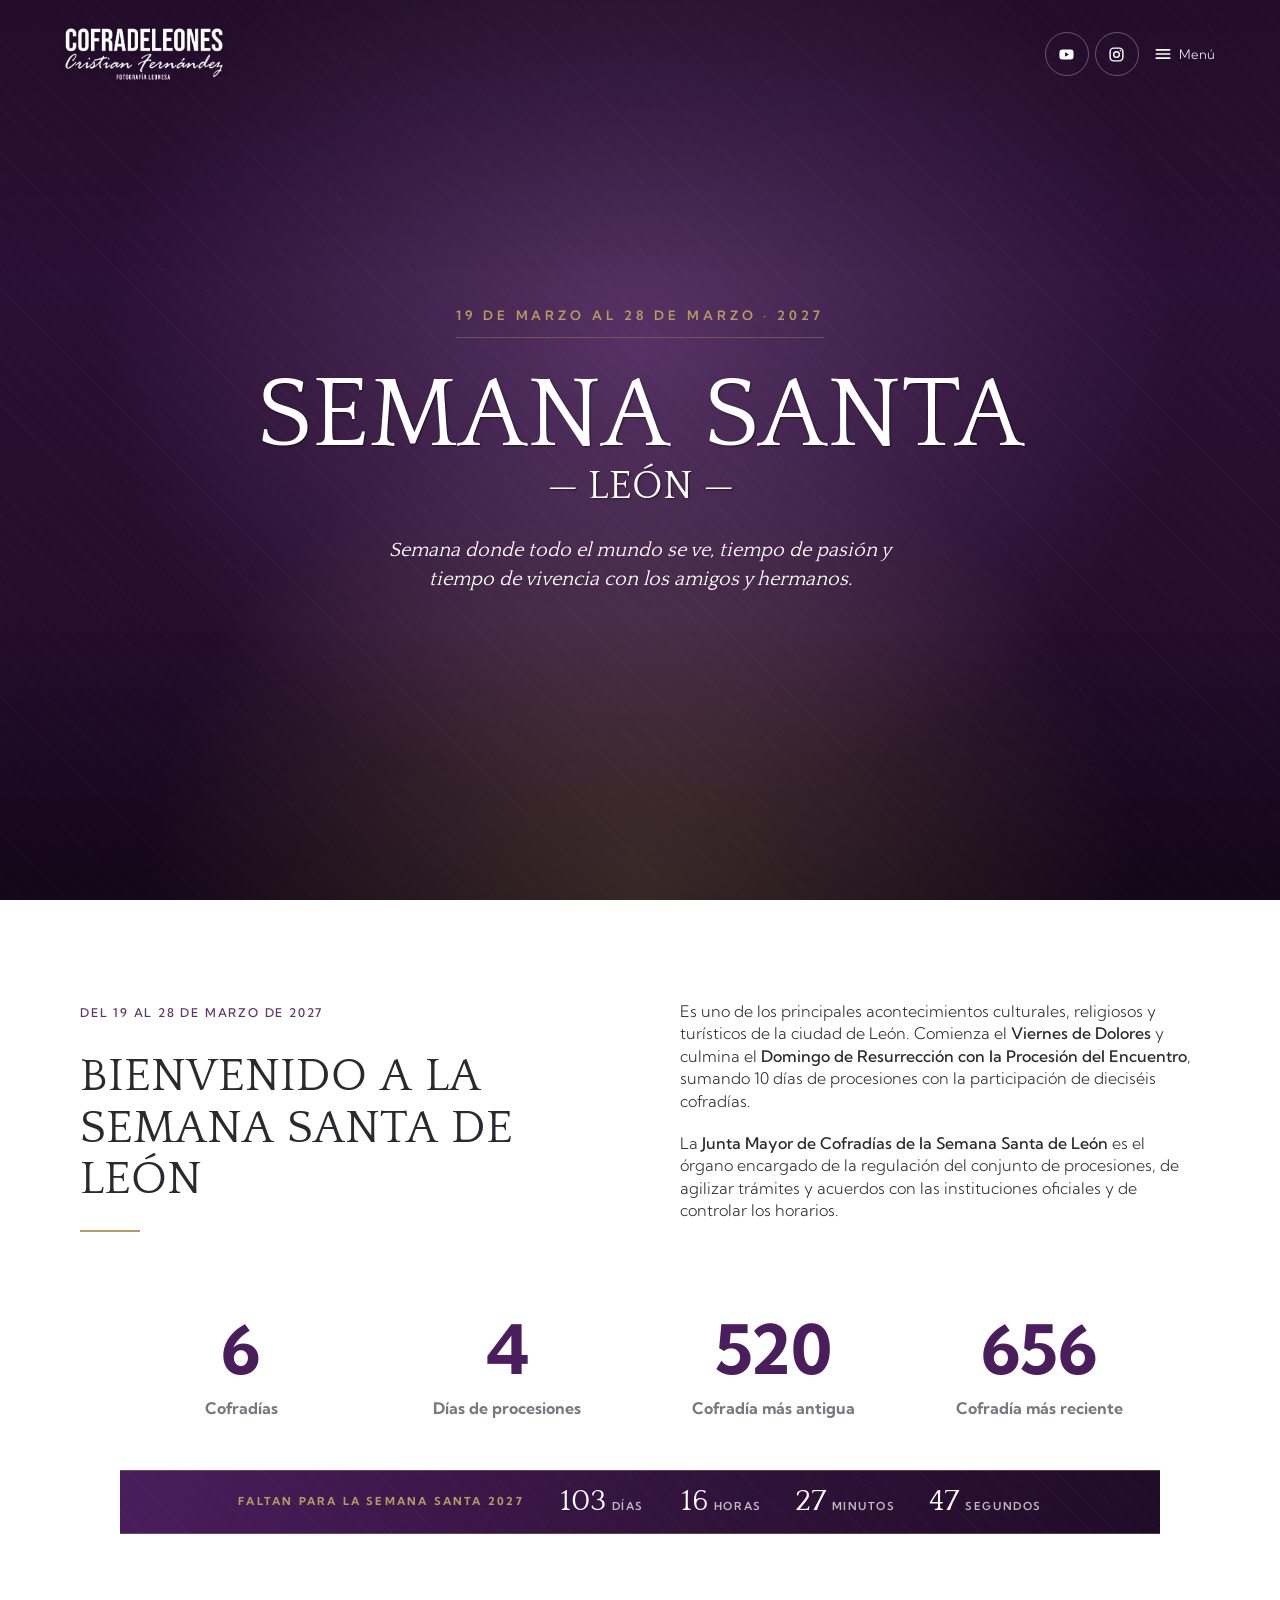
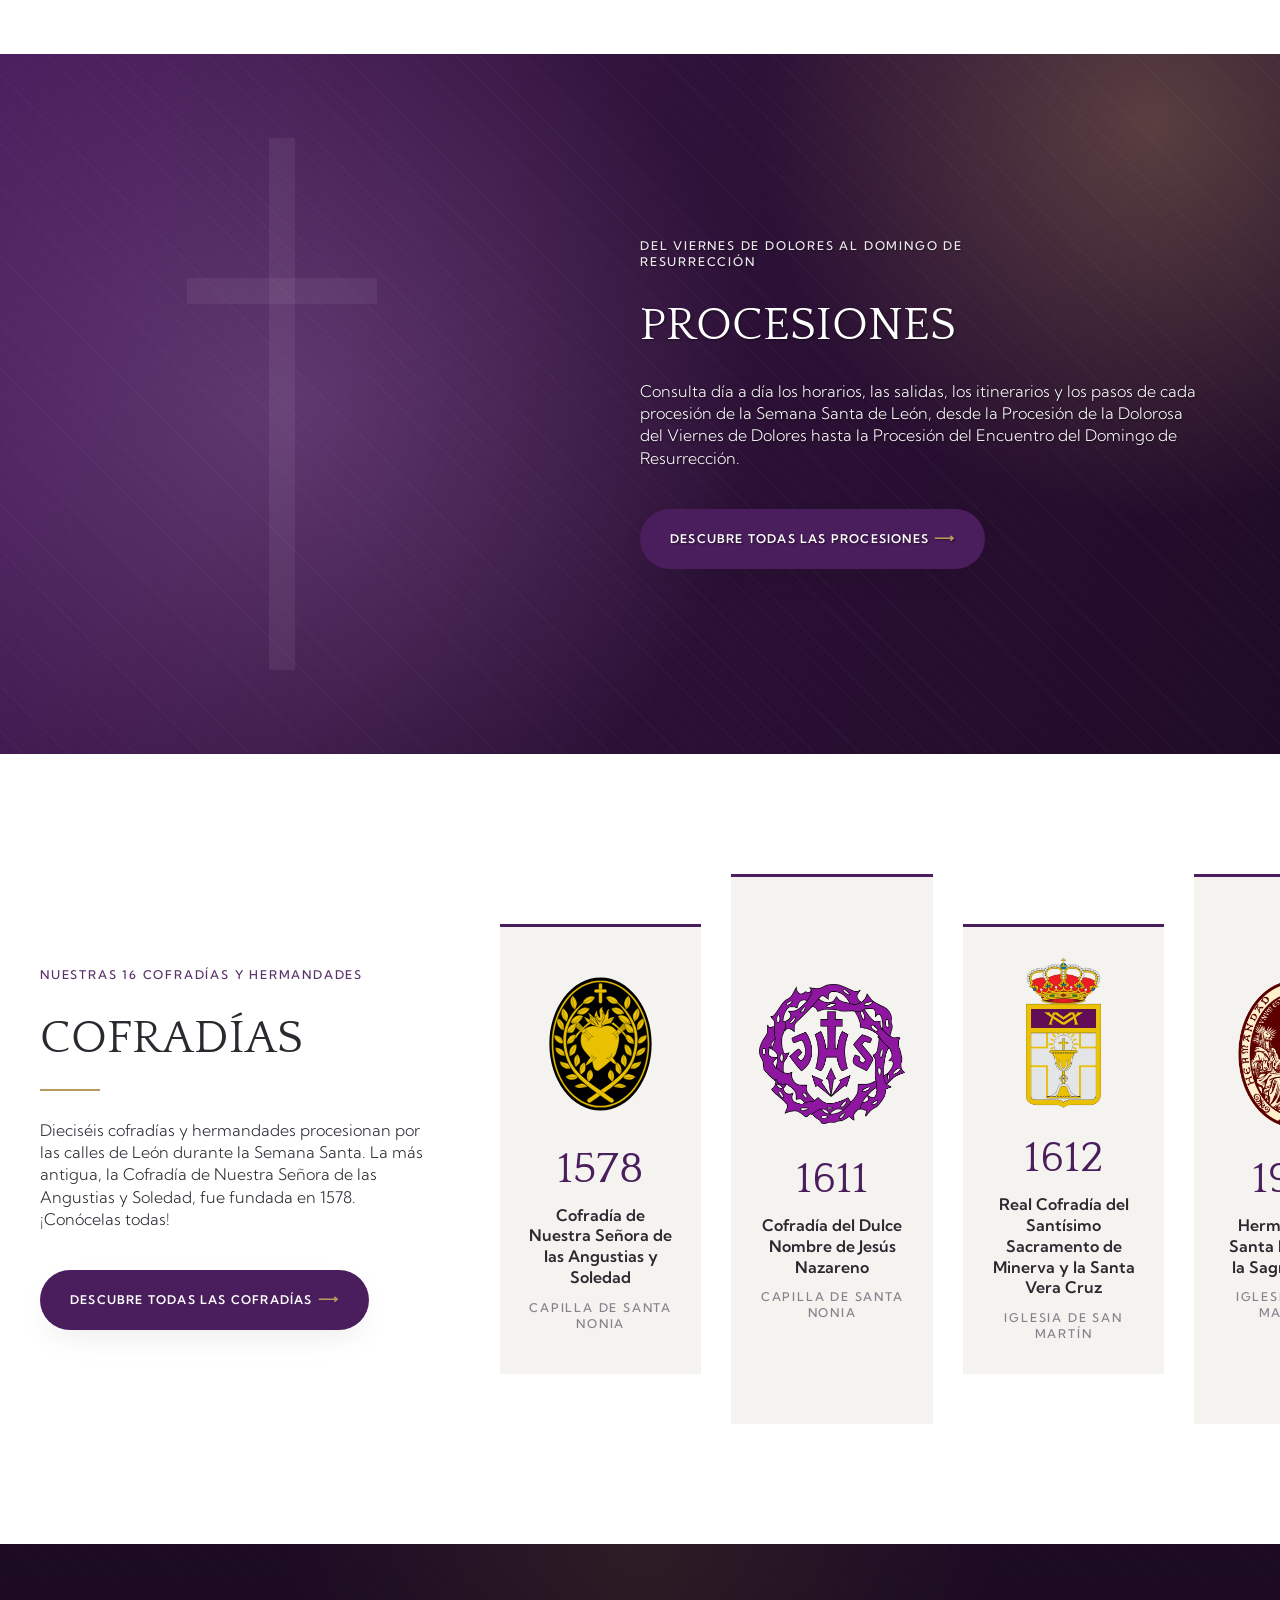
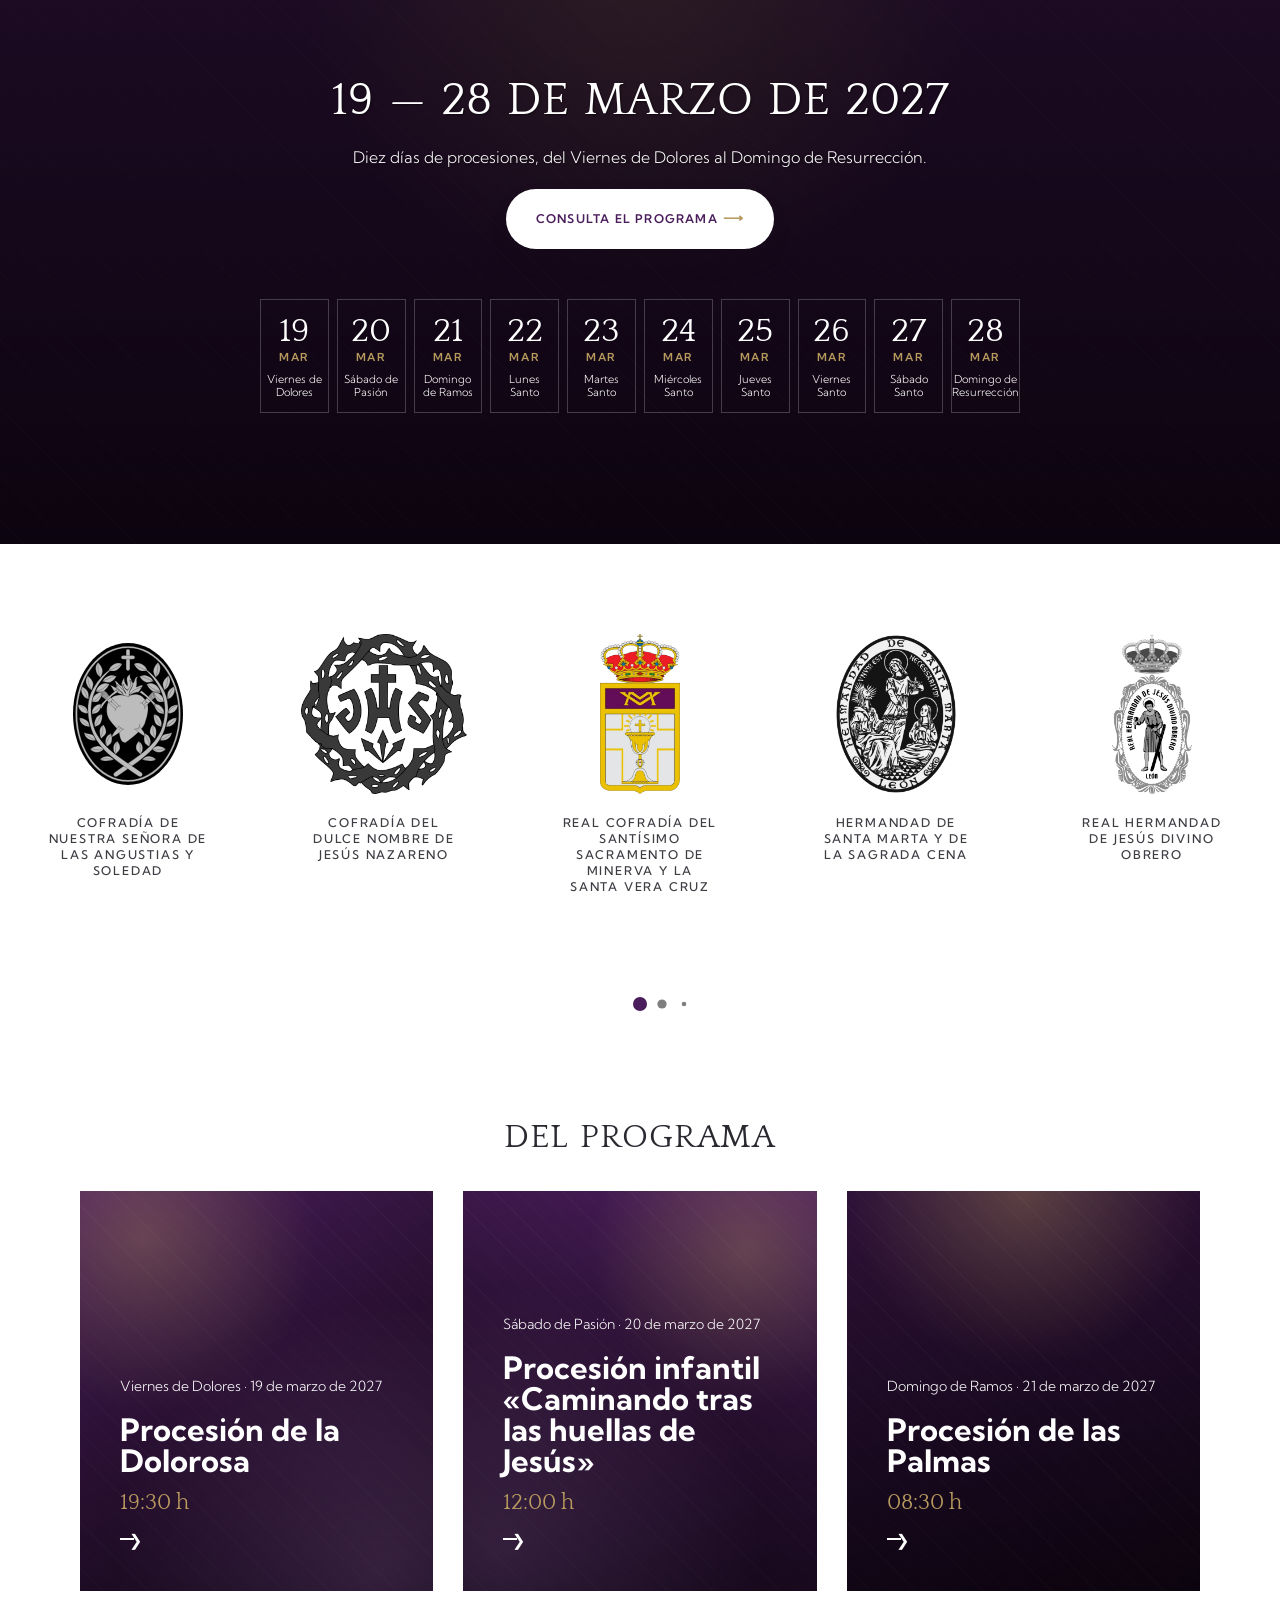
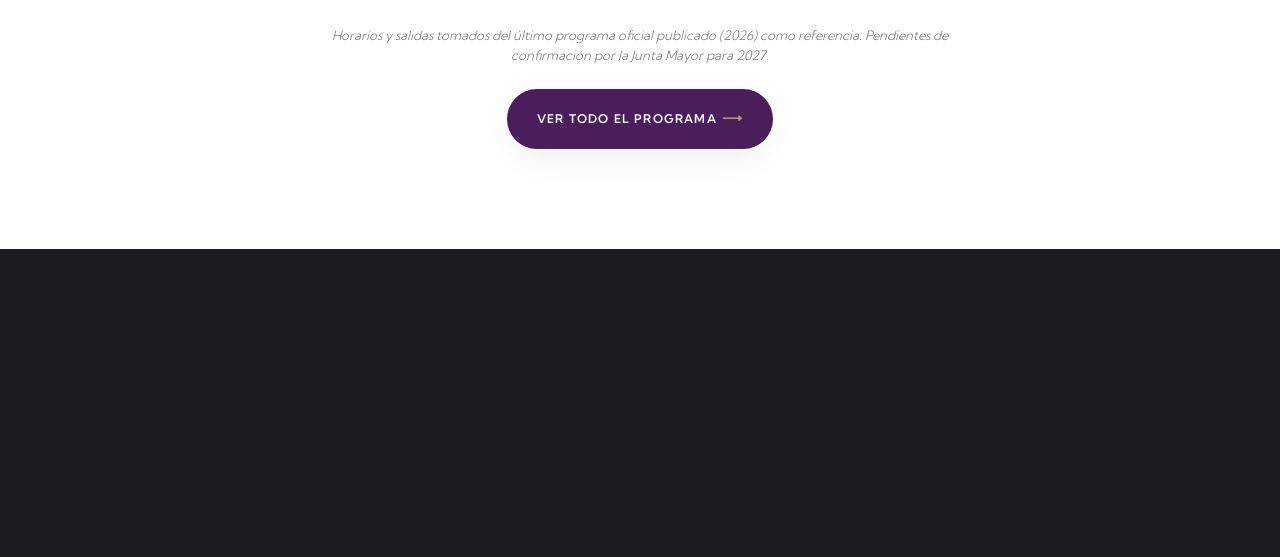
==== commit 23ff6fb2: "Add files via upload" ====
--- a/index.html
+++ b/index.html
@@ -51,6 +51,7 @@
 										<li><a href="bandas.html#bandas-de-musica">Bandas de Música</a></li>
 									</ul>
 								</li>
+								<li><a href="carteles.html"><span>Carteles</span></a></li>
 							</ul>
 						</nav>
 					</div>
@@ -85,7 +86,7 @@
 			<!-- Hero -->
 			<header class="video-page-header hero-leon">
 				<div class="container video-page-header-inner">
-					<p class="hero-dates">19 &mdash; 28 de marzo &middot; 2027</p>
+					<p class="hero-dates">19 de Marzo al 28 de Marzo &middot; 2027</p>
 					<h1 class="page-header-title">Semana Santa <span>León</span></h1>
 					<div class="page-subheading">
 						<p>Semana donde todo el mundo se ve, tiempo de pasión y tiempo de vivencia con los amigos y hermanos.</p>
@@ -242,6 +243,7 @@
 								<li class="menu-item"><a href="cofradias.html">Cofradías</a></li>
 								<li class="menu-item"><a href="procesiones.html">Procesiones</a></li>
 								<li class="menu-item"><a href="bandas.html">Bandas musicales</a></li>
+								<li class="menu-item"><a href="carteles.html">Carteles</a></li>
 							</ul>
 						</div>
 					</div>
@@ -264,7 +266,8 @@
 			<div id="footer-bottom">
 				<div id="footer-bottom-inner" class="container">
 					<div id="copyright">
-						© Semana Santa León · Edición 2027
+						<p class="copyright-edicion">© Semana Santa León · Edición 2027</p>
+						<p class="copyright-autor">Página web creada por <strong>Sergio Cajide Gómez</strong></p>
 					</div>
 				</div>
 			</div>
--- a/styles.css
+++ b/styles.css
@@ -1445,6 +1445,7 @@
 	line-height: 1.4;
 	letter-spacing: 1.1px;
 	font-weight: 600;
+	text-transform: uppercase;
 }
 
 .oceanwp-social-icons {
@@ -1489,6 +1490,30 @@
 	width: 100%;
 	text-align: center;
 	font-weight: 600;
+}
+
+/* La línea de edición conserva el aspecto original del copyright */
+#copyright p {
+	margin: 0;
+	font-size: 12px;
+	font-weight: 600;
+	line-height: 1.4;
+}
+
+/* Firma de autoría: un escalón por encima del copyright, sin protagonismo */
+#copyright .copyright-autor {
+	margin-top: 9px;
+	font-size: 14px;
+	font-weight: 400;
+	line-height: 1.4;
+	letter-spacing: .02em;
+	color: var(--grey-dark);
+}
+
+#copyright .copyright-autor strong {
+	font-weight: 700;
+	color: var(--purple);
+	white-space: nowrap;
 }
 
 #footer-bottom a { color: var(--dark); }
@@ -2791,7 +2816,7 @@
 }
 
 .repertorio-list li { padding: 3px 0; font-size: 14px; line-height: 1.35; }
-.repertorio-list li::marker { color: var(--gold); }
+.repertorio-list li::marker { color: var(--purple); }
 .repertorio-autor { display: block; font-size: 12.5px; color: var(--muted); }
 
 .repertorio-empty {
@@ -2822,6 +2847,33 @@
 	color: var(--muted);
 }
 
+/* Repertorio desplegable: mismo aspecto que las filas Itinerario / Pasos */
+.banda-repertorio--desplegable summary {
+	display: flex;
+	align-items: center;
+	justify-content: space-between;
+	gap: 16px;
+	min-height: 44px;
+	margin-top: -6px;
+	cursor: pointer;
+	list-style: none;
+}
+
+.banda-repertorio--desplegable summary::-webkit-details-marker { display: none; }
+
+.banda-repertorio--desplegable .banda-repertorio-title { margin: 0; }
+
+.banda-repertorio--desplegable summary::after {
+	content: '+';
+	font-size: 22px;
+	line-height: 1;
+	color: var(--gold);
+}
+
+.banda-repertorio--desplegable[open] summary::after { content: '\2212'; }
+.banda-repertorio--desplegable summary:hover .banda-repertorio-title { color: var(--purple-dark); }
+.banda-repertorio--desplegable[open] .repertorio-list { margin-top: 10px; }
+
 /* Lista larga: reparto en columnas, cada pieza sin partir */
 .banda-card--completa .repertorio-list {
 	columns: 3 240px;
@@ -2833,12 +2885,54 @@
 	padding: 5px 0;
 }
 
+/* Fotografías de la banda: antes del repertorio, con el mismo separador y rótulo */
+.banda-fotos {
+	margin-top: 6px;
+	padding-top: 14px;
+	border-top: 1px solid var(--stone-dark);
+}
+
+.banda-fotos .banda-repertorio-title { margin-bottom: 14px; }
+
 /* Galería de la banda */
 .banda-galeria {
 	display: flex;
 	gap: 12px;
-	margin-top: 12px;
-}
+}
+
+/* ---------- Carteles ---------- */
+.carteles .carteles-empty { max-width: 640px; margin: 0 auto; text-align: center; }
+
+.carteles-grid {
+	display: grid;
+	grid-template-columns: repeat(auto-fill, minmax(260px, 1fr));
+	gap: 40px 28px;
+	margin: 0;
+	padding: 0;
+	list-style: none;
+}
+
+.cartel { display: flex; flex-direction: column; gap: 6px; scroll-margin-top: 90px; }
+.cartel:target .cartel-figura { outline: 2px solid var(--gold); outline-offset: 3px; }
+
+/* El cartel se ve entero, en su proporción */
+.cartel-figura {
+	margin: 0 0 8px;
+	aspect-ratio: var(--ar);
+	background: var(--stone);
+	box-shadow: 0 14px 30px -18px rgb(0 0 0 / 45%);
+}
+
+.cartel-figura img { display: block; width: 100%; height: 100%; object-fit: contain; }
+.cartel-titulo { margin: 0; font-family: var(--font-serif); font-size: 20px; line-height: 1.25; }
+.cartel-meta { margin: 0; font-size: 13px; color: var(--muted); }
+
+@media (max-width: 680px) {
+	.carteles-grid { grid-template-columns: 1fr; gap: 34px; }
+}
+
+/* Tras las fotos, el desplegable respira un poco más */
+.banda-fotos + .banda-repertorio { margin-top: 18px; }
 
 .banda-foto {
 	margin: 0;
